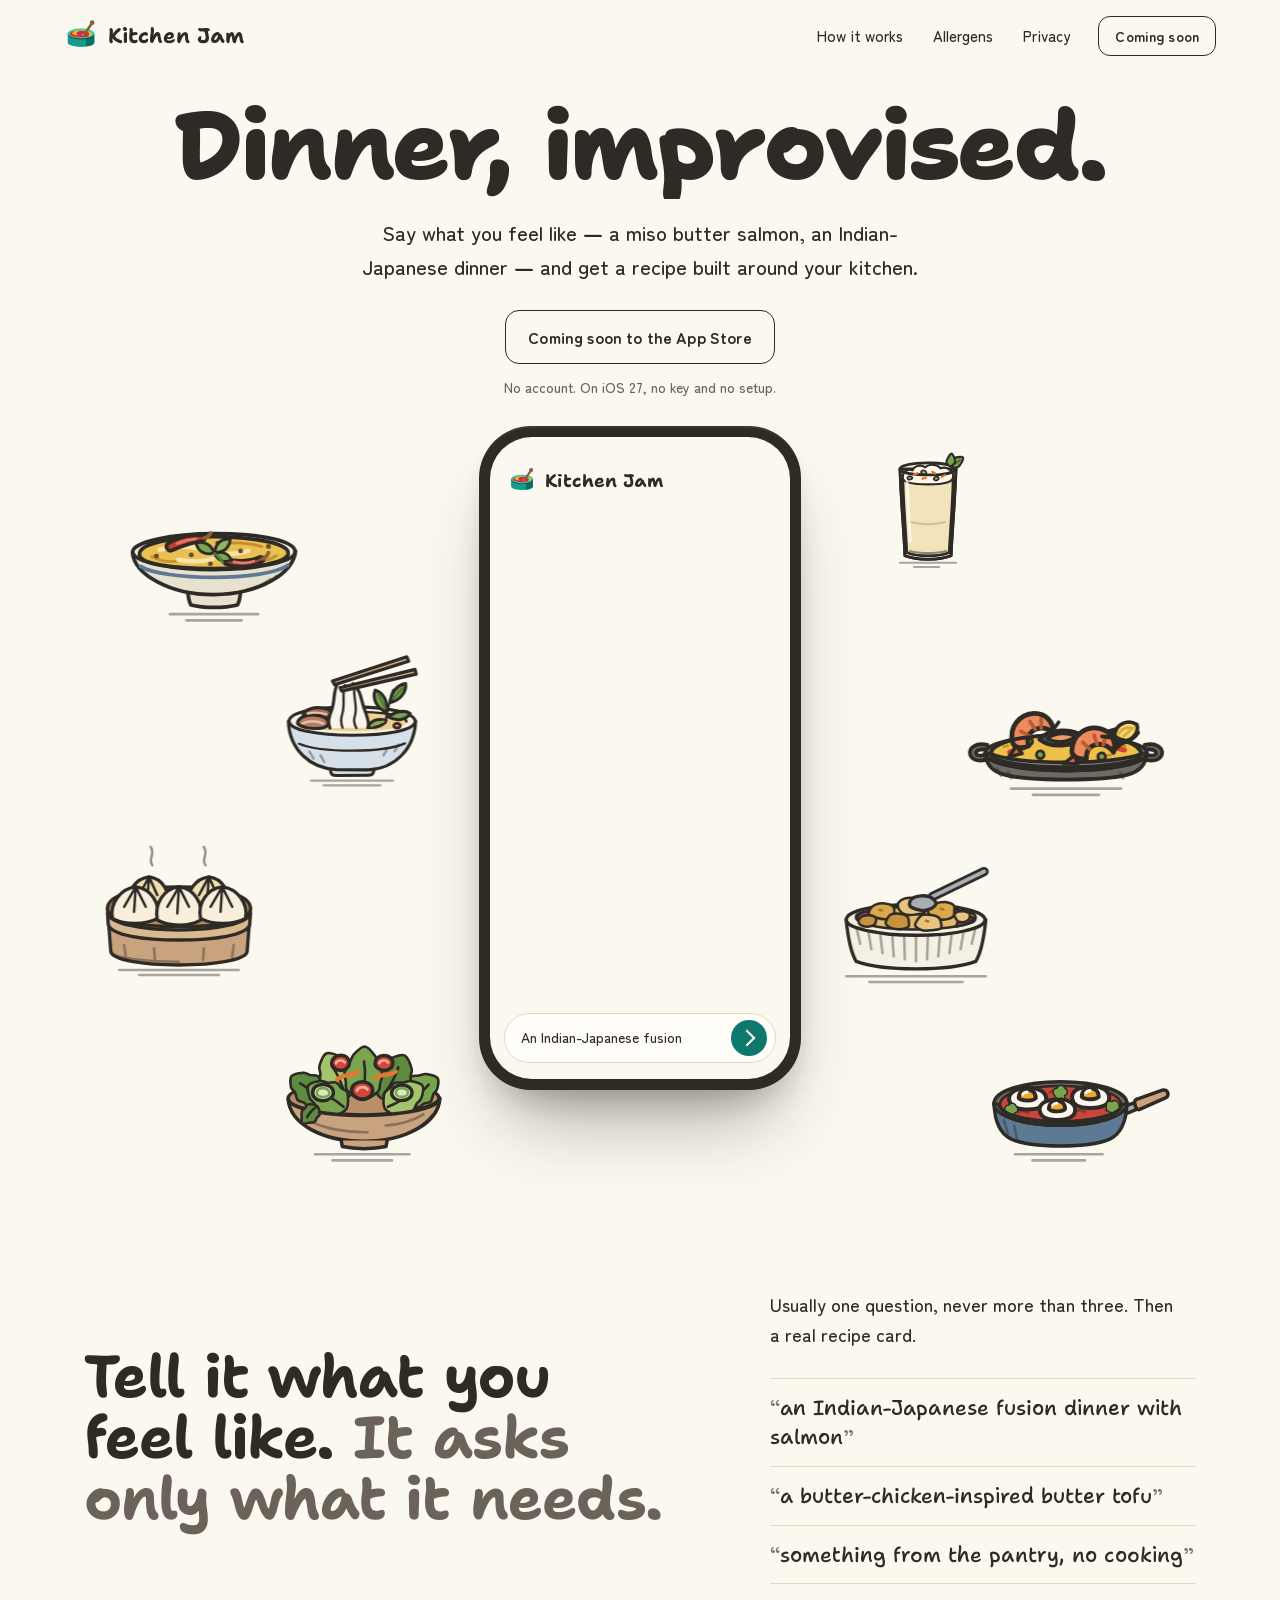
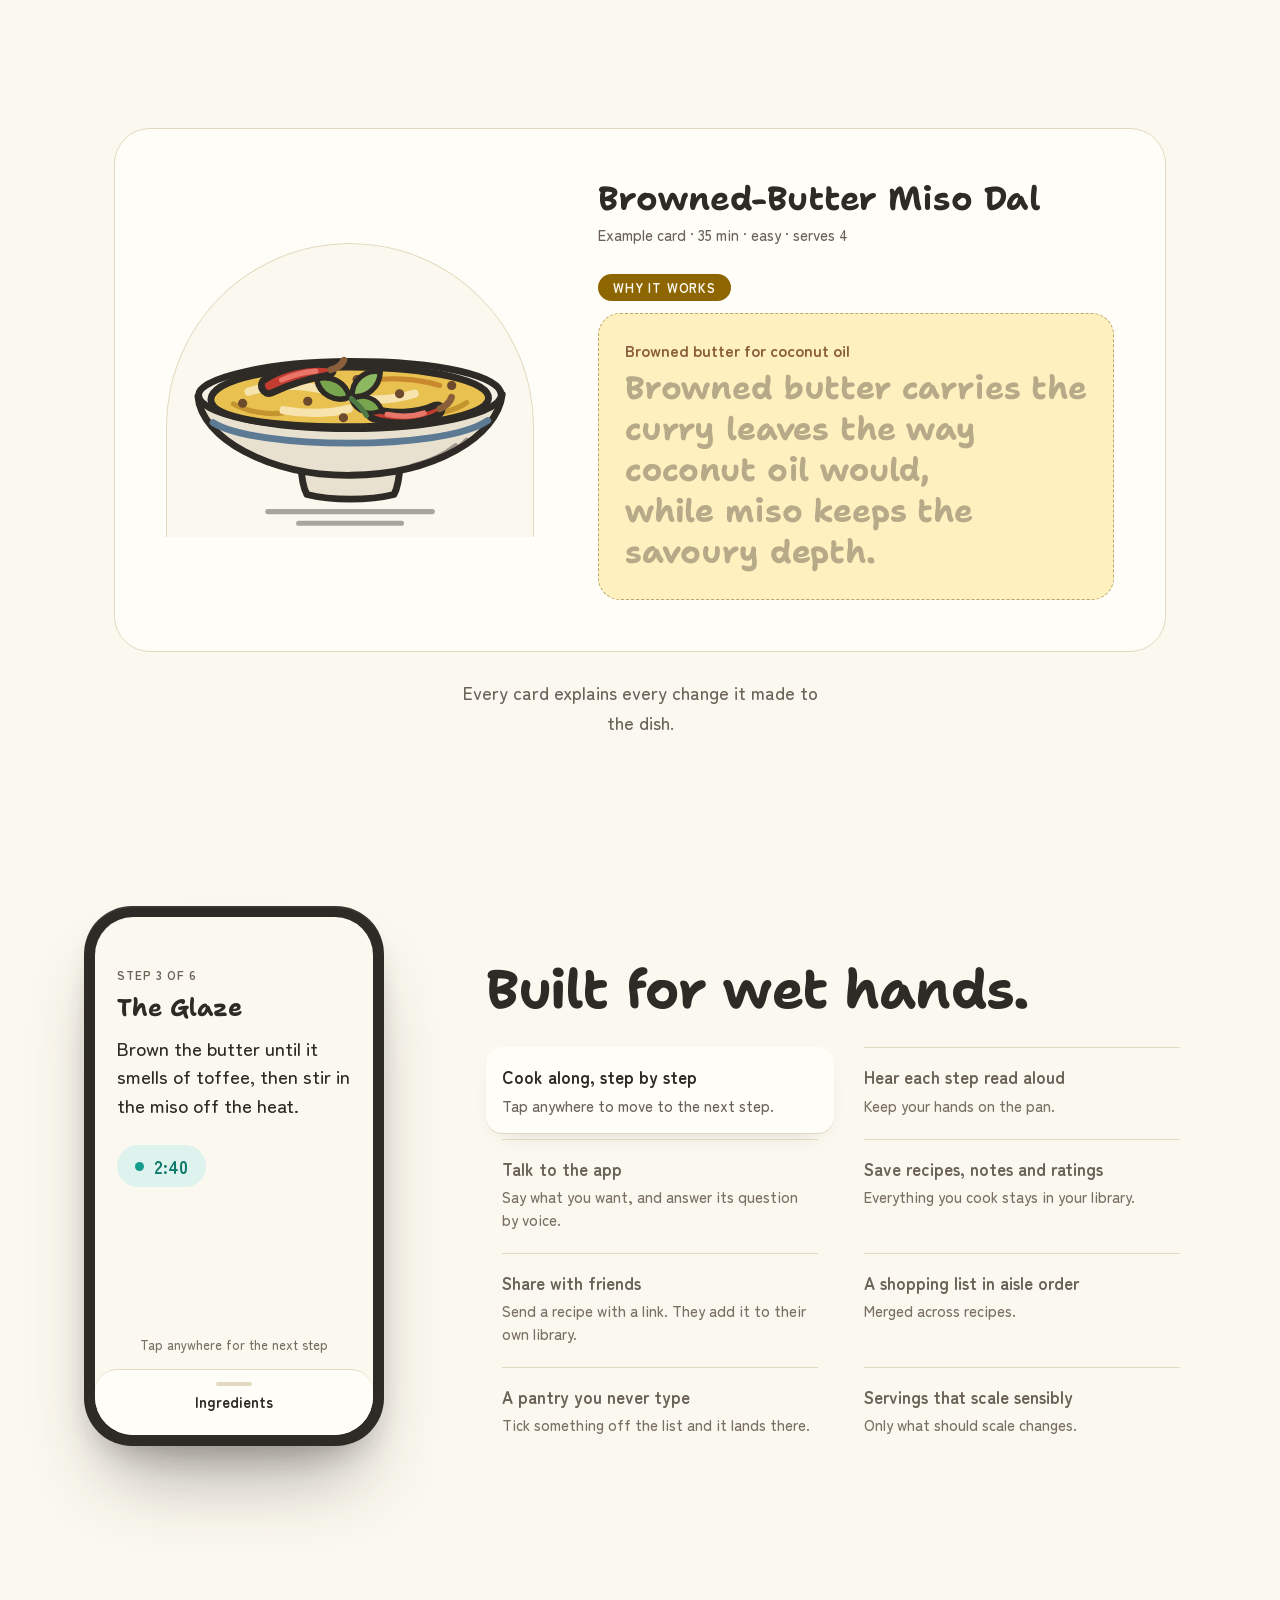
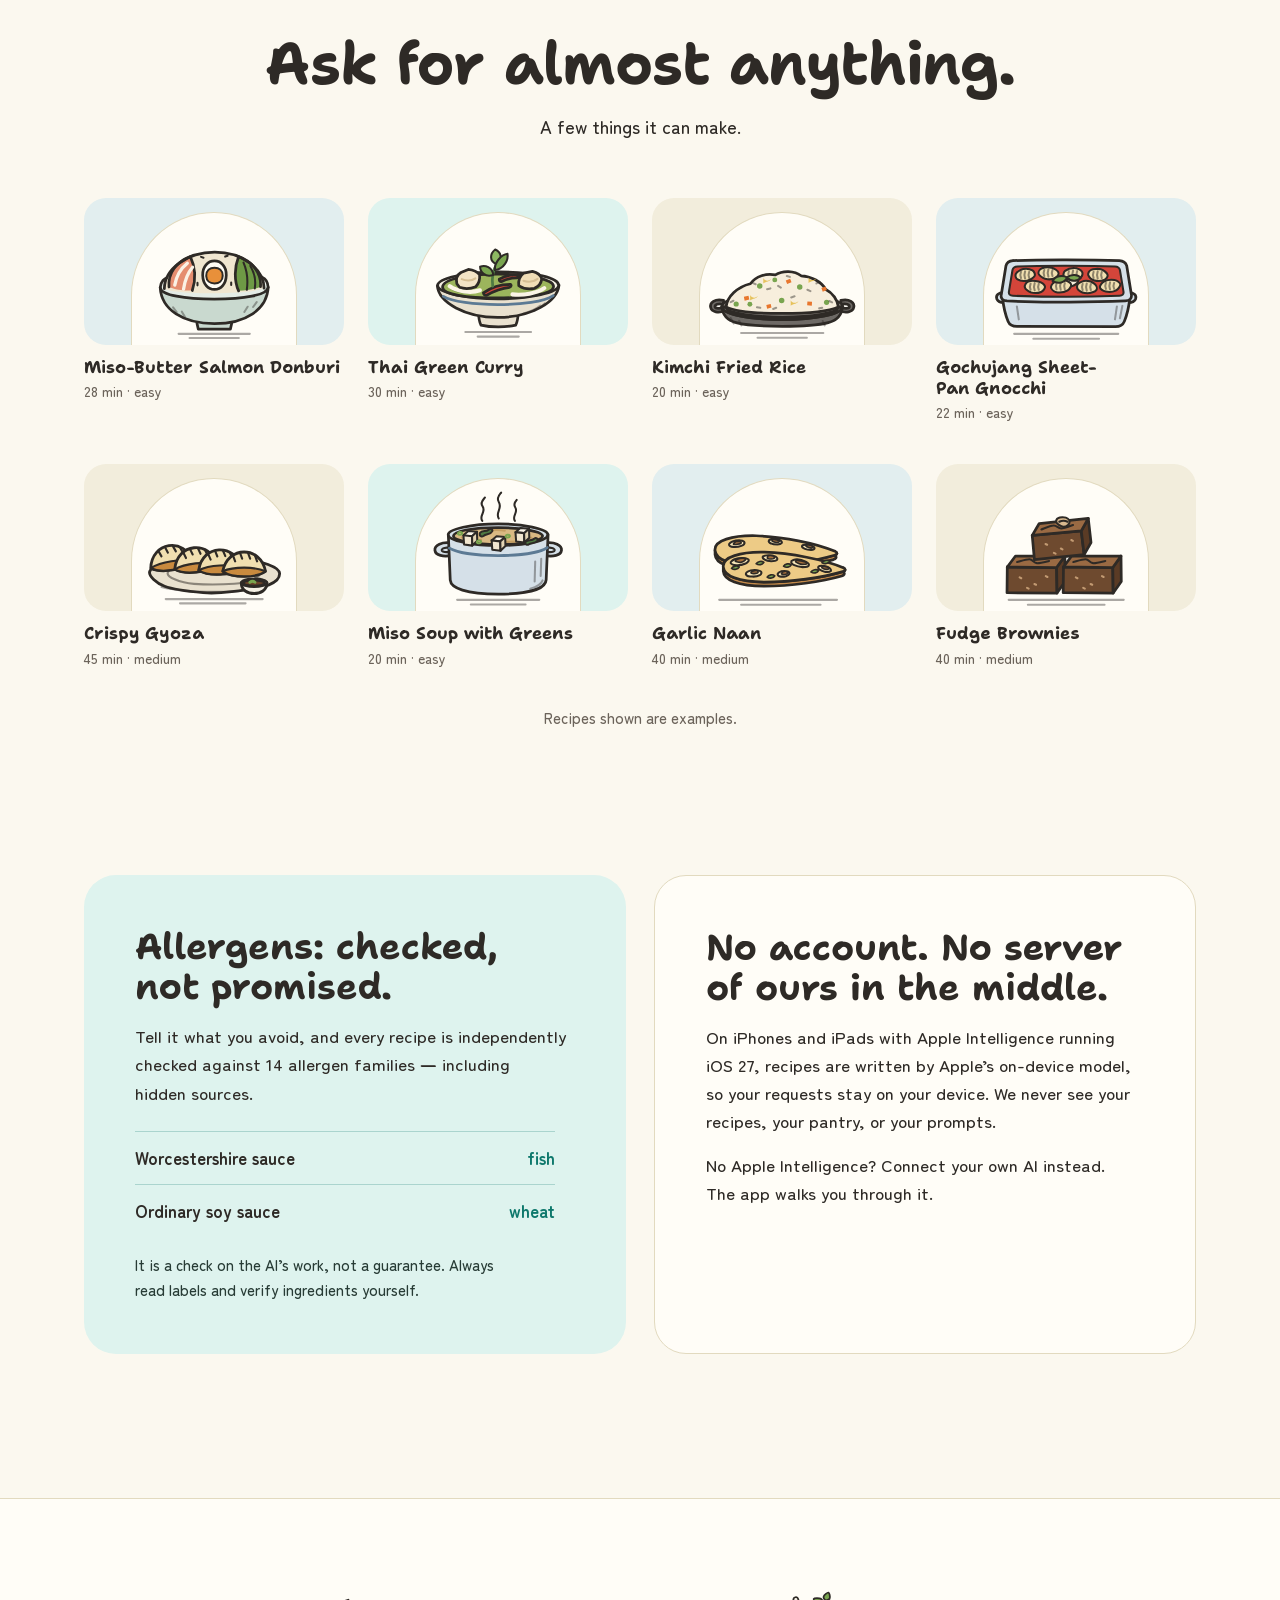
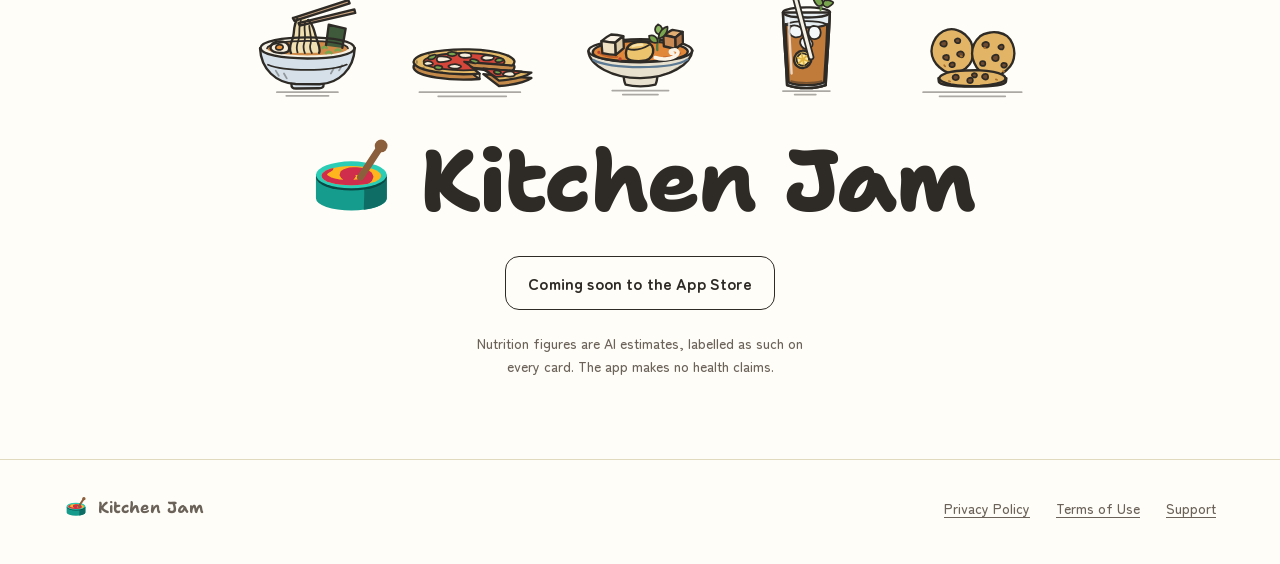
==== index.html @ 25d040b3 "Publish the site from fusion-recipe 39b4fbe" ====
<!doctype html>
<html lang="en">
<head>
<meta charset="utf-8">
<meta name="viewport" content="width=device-width, initial-scale=1, viewport-fit=cover">
<title>Kitchen Jam — Dinner, improvised.</title>
<meta name="description" content="Say what you feel like and get a recipe built around your kitchen. It asks three questions at most, explains every change, and keeps your recipes on your iPhone.">
<meta name="theme-color" content="#FBF8EF">
<link rel="icon" href="pot.svg" type="image/svg+xml">
<link rel="preload" href="fonts/shantell-sans-latin.woff2" as="font" type="font/woff2" crossorigin>
<link rel="stylesheet" href="site.css?v=31">
<script src="site.js?v=31" defer></script>
</head>
<body>
<a class="skip" href="#main">Skip to the page</a>

<header class="bar" data-bar>
  <a class="brand" href="#top" aria-label="Kitchen Jam, back to top">
    <svg class="pot" viewBox="0 0 64 64" aria-hidden="true"><use href="#pot"></use></svg>
    <span>Kitchen Jam</span>
  </a>
  <nav class="bar__nav" aria-label="Page">
    <a href="#how">How it works</a>
    <a href="#allergens">Allergens</a>
    <a href="#privacy">Privacy</a>
  </nav>
  <span class="soon soon--small">Coming soon</span>
</header>

<main id="main">

<!-- ================================================================ hero -->
<section class="hero" id="top" aria-labelledby="hero-title">
  <div class="hero__copy">
    <h1 id="hero-title" class="hero__title">
      <span class="line"><span>Dinner,</span></span> <span class="line"><span>improvised.</span></span>
    </h1>
    <p class="hero__lede">Say what you feel like <span class="dash">—</span> a miso butter salmon, an Indian-Japanese dinner <span class="dash">—</span> and get a recipe built around your kitchen.</p>
    <div class="hero__act">
      <p class="soon">Coming soon to the App Store</p>
      <p class="hero__small">No account. On iOS 27, no key and no setup.</p>
    </div>
  </div>

  <div class="stage" data-stage>
    <!-- The table: drawings from the app's own set, inked in on arrival. -->
    <div class="table" aria-hidden="true">
      <figure class="dish" style="--x:-37%;--y:4%;--s:1.05;--d:0" data-art="dish-curry--dal"></figure>
      <figure class="dish" style="--x:-25%;--y:30%;--s:.9;--d:1" data-art="dish-noodle-bowl--pho"></figure>
      <figure class="dish" style="--x:-40%;--y:55%;--s:.95;--d:2" data-art="dish-dumplings"></figure>
      <figure class="dish" style="--x:-24%;--y:80%;--s:1;--d:3" data-art="dish-salad"></figure>
      <figure class="dish" style="--x:25%;--y:2%;--s:.8;--d:0" data-art="dish-drink--lassi"></figure>
      <figure class="dish" style="--x:37%;--y:28%;--s:1.05;--d:1" data-art="dish-rice-pan--paella"></figure>
      <figure class="dish" style="--x:24%;--y:56%;--s:.95;--d:2" data-art="dish-sweet--crumble"></figure>
      <figure class="dish" style="--x:38%;--y:80%;--s:1;--d:3" data-art="dish-breakfast--shakshuka"></figure>
    </div>

    <!-- The phone plays the app's one mechanism: ask, one question, a card. -->
    <div class="phone" role="img" aria-label="The Kitchen Jam chat: someone asks for an Indian-Japanese fusion dinner with salmon, the app asks rice or noodles, they pick rice, and a Miso-Butter Salmon Donburi recipe card appears with its drawing.">
      <div class="phone__screen" data-demo>
        <div class="app-top">
          <svg class="pot" viewBox="0 0 64 64" aria-hidden="true"><use href="#pot"></use></svg>
          <span>Kitchen Jam</span>
        </div>
        <div class="thread">
          <p class="msg msg--me" data-step="ask"><span data-typed>An Indian-Japanese fusion dinner with salmon</span></p>
          <p class="msg msg--app" data-step="question">Lovely. One question: rice, or noodles tonight?</p>
          <div class="chips" data-step="chips">
            <span class="chip" data-pick>Rice</span><span class="chip">Noodles</span><span class="chip">Surprise me</span>
          </div>
          <p class="msg msg--me" data-step="answer">Rice</p>
          <div class="card" data-step="card">
            <div class="card__art" data-art="dish-rice-bowl" data-manual></div>
            <div class="card__words">
              <p class="card__title">Miso-Butter Salmon Donburi</p>
              <p class="card__meta">28 min · easy · serves 2</p>
            </div>
          </div>
        </div>
        <div class="composer"><span data-composer>What do you feel like?</span><span class="send" aria-hidden="true"></span></div>
      </div>
    </div>
  </div>
</section>

<!-- ================================================================ ask -->
<section class="ask" id="how" aria-labelledby="ask-title">
  <h2 id="ask-title" class="ask__title">Tell it what you feel like. <em>It asks only what it needs.</em></h2>
  <div class="ask__body">
    <p>Usually one question, never more than three. Then a real recipe card.</p>
    <ul class="prompts" aria-label="Things people ask for">
      <li>an Indian-Japanese fusion dinner with salmon</li>
      <li>a butter-chicken-inspired butter tofu</li>
      <li>something from the pantry, no cooking</li>
    </ul>
  </div>
</section>

<!-- ================================================================ why -->
<section class="why" aria-labelledby="why-title">
  <h2 id="why-title" class="sr">Why it works</h2>
  <article class="rcard" aria-label="An example recipe card">
    <div class="rcard__art" data-art="dish-curry--dal"></div>
    <div class="rcard__body">
      <p class="rcard__title">Browned-Butter Miso Dal</p>
      <p class="rcard__meta">Example card · 35 min · easy · serves 4</p>
      <p class="ribbon ribbon--yuzu" aria-hidden="true">Why it works</p>
      <div class="rcard__why">
        <p class="rcard__swap">Browned butter for coconut oil</p>
        <p class="rcard__reason" data-read>Browned butter carries the curry leaves the way coconut oil would, while miso keeps the savoury depth.</p>
      </div>
    </div>
  </article>
  <p class="why__note">Every card explains every change it made to the dish.</p>
</section>

<!-- ================================================================ cook -->
<section class="cook" id="features" aria-labelledby="cook-title">
  <div class="cook__phone">
    <div class="phone phone--still">
      <div class="phone__screen phone__screen--feat">
        <div class="fs fs--cook is-active" id="fs-cook" role="tabpanel" aria-label="Cooking mode: step 3 of 6 with a running timer."><p class="fs-count">Step 3 of 6</p><p class="fs-title">The Glaze</p><p class="fs-step">Brown the butter until it smells of toffee, then stir in the miso off the heat.</p><p class="timer"><span class="timer__dot" aria-hidden="true"></span>2:40</p><p class="fs-hint">Tap anywhere for the next step</p><p class="drawer">Ingredients</p></div>
        <div class="fs fs--read" id="fs-read" role="tabpanel" aria-label="Cooking mode reading the step aloud."><p class="fs-count">Step 3 of 6</p><p class="fs-title">The Glaze</p><p class="fs-step fs-step--reading">Brown the butter until it smells of toffee, then stir in the miso off the heat.</p><p class="speaking"><span class="bars" aria-hidden="true"><i></i><i></i><i></i><i></i><i></i></span>Reading step 3</p><p class="fs-hint">Tap anywhere for the next step</p><p class="drawer">Ingredients</p></div>
        <div class="fs fs--talk" id="fs-talk" role="tabpanel" aria-label="Speaking a request to the app."><div class="app-top"><svg class="pot" viewBox="0 0 64 64" aria-hidden="true"><use href="#pot"></use></svg><span>Kitchen Jam</span></div><div class="listen"><p class="listen__label">Listening…</p><p class="listen__words" data-talk>Something cosy with what’s in my fridge</p><span class="mic" aria-hidden="true"><svg viewBox="0 0 24 24"><rect x="9" y="3" width="6" height="11" rx="3"></rect><path d="M5 11a7 7 0 0 0 14 0M12 18v3"></path></svg></span></div></div>
        <div class="fs fs--save" id="fs-save" role="tabpanel" aria-label="A saved recipe with a 4-star rating and two notes."><div class="saved__art" data-art="dish-curry--dal" data-manual></div><p class="fs-title">Browned-Butter Miso Dal</p><p class="saved__stars" aria-label="Rated 4 of 5"><svg viewBox="0 0 24 24" aria-hidden="true"><path d="M12 2.5l2.9 6 6.6.9-4.8 4.6 1.2 6.5L12 17.4 6.1 20.5l1.2-6.5L2.5 9.4l6.6-.9z"></path></svg><svg viewBox="0 0 24 24" aria-hidden="true"><path d="M12 2.5l2.9 6 6.6.9-4.8 4.6 1.2 6.5L12 17.4 6.1 20.5l1.2-6.5L2.5 9.4l6.6-.9z"></path></svg><svg viewBox="0 0 24 24" aria-hidden="true"><path d="M12 2.5l2.9 6 6.6.9-4.8 4.6 1.2 6.5L12 17.4 6.1 20.5l1.2-6.5L2.5 9.4l6.6-.9z"></path></svg><svg viewBox="0 0 24 24" aria-hidden="true"><path d="M12 2.5l2.9 6 6.6.9-4.8 4.6 1.2 6.5L12 17.4 6.1 20.5l1.2-6.5L2.5 9.4l6.6-.9z"></path></svg><span class="off"><svg viewBox="0 0 24 24" aria-hidden="true"><path d="M12 2.5l2.9 6 6.6.9-4.8 4.6 1.2 6.5L12 17.4 6.1 20.5l1.2-6.5L2.5 9.4l6.6-.9z"></path></svg></span></p><p class="saved__label">Your notes</p><ul class="notes"><li>Add more miso next time.</li><li>Great with lime pickle.</li></ul></div>
        <div class="fs fs--share" id="fs-share" role="tabpanel" aria-label="A recipe shared with a friend by link."><p class="share__to">To: Sam</p><div class="bubble"><div class="bubble__card"><div class="bubble__art" data-art="dish-rice-bowl" data-manual></div><p class="bubble__title">Miso-Butter Salmon Donburi</p><p class="bubble__meta">Kitchen Jam recipe · 28 min</p></div><p class="bubble__text">Made this tonight. You’ll love it!</p></div><p class="share__added">Sam added it to their library</p></div>
        <div class="fs fs--shop" id="fs-shop" role="tabpanel" aria-label="A shopping list grouped by aisle, with spring onions ticked off."><p class="fs-title fs-title--sm">Shopping</p><div class="list"><div class="list__roll"><p class="aisle"><img src="art/aisle-produce.svg" alt="" width="22" height="22">Produce</p><p class="item is-done"><span class="box"></span>Spring onions</p><p class="item"><span class="box"></span>Lime</p><p class="item"><span class="box"></span>Coriander</p><p class="aisle"><img src="art/aisle-dairy-eggs.svg" alt="" width="22" height="22">Dairy &amp; eggs</p><p class="item"><span class="box"></span>Butter</p><p class="item"><span class="box"></span>Eggs</p><p class="aisle"><img src="art/aisle-oils-sauces.svg" alt="" width="22" height="22">Oils &amp; sauces</p><p class="item"><span class="box"></span>White miso</p><p class="item"><span class="box"></span>Soy sauce</p><p class="aisle"><img src="art/aisle-dry-goods.svg" alt="" width="22" height="22">Dry goods</p><p class="item"><span class="box"></span>Short-grain rice</p><p class="probably">Probably have: salt, sugar, oil</p></div></div></div>
        <div class="fs fs--pantry" id="fs-pantry" role="tabpanel" aria-label="A pantry with items just added from the shopping list."><p class="fs-title fs-title--sm">Pantry</p><p class="saved__label">Just added from your list</p><div class="added"><span>Spring onions</span><span>Butter</span><span>Lime</span></div><p class="saved__label">Staples, assumed in stock</p><p class="staples">Salt · Sugar · Oil · Pepper · Flour · Rice vinegar</p></div>
        <div class="fs fs--scale" id="fs-scale" role="tabpanel" aria-label="Scaling a recipe from 2 to 4 servings; the frying oil does not double."><p class="fs-title fs-title--sm">Ingredients</p><div class="serves"><span>Serves</span><span class="stepper" aria-hidden="true"><i>−</i><b data-serves>2</b><i>+</i></span></div><ul class="amounts"><li><span>Salmon fillets</span><b data-amt="2">2</b></li><li><span>Short-grain rice</span><b data-amt="150" data-unit=" g">150 g</b></li><li><span>Butter</span><b data-amt="20" data-unit=" g">20 g</b></li><li class="fixed"><span>Oil for frying</span><b>2 tbsp</b><em>stays</em></li></ul></div>
      </div>
    </div>
  </div>
  <div class="cook__copy">
    <h2 id="cook-title" class="cook__title" aria-live="polite"><span data-feat-headline>Built for wet hands.</span></h2>
    <div class="feats" role="tablist" aria-label="What else it does">
      <button class="feat" type="button" role="tab" id="ft-cook" aria-controls="fs-cook" aria-selected="true" tabindex="0" data-feat="cook" data-headline="Built for wet hands."><span class="feat__t">Cook along, step by step</span><span class="feat__d">Tap anywhere to move to the next step.</span></button>
      <button class="feat" type="button" role="tab" id="ft-read" aria-controls="fs-read" aria-selected="false" tabindex="-1" data-feat="read" data-headline="It reads each step to you."><span class="feat__t">Hear each step read aloud</span><span class="feat__d">Keep your hands on the pan.</span></button>
      <button class="feat" type="button" role="tab" id="ft-talk" aria-controls="fs-talk" aria-selected="false" tabindex="-1" data-feat="talk" data-headline="Just say what you want."><span class="feat__t">Talk to the app</span><span class="feat__d">Say what you want, and answer its question by voice.</span></button>
      <button class="feat" type="button" role="tab" id="ft-save" aria-controls="fs-save" aria-selected="false" tabindex="-1" data-feat="save" data-headline="Keep what you loved."><span class="feat__t">Save recipes, notes and ratings</span><span class="feat__d">Everything you cook stays in your library.</span></button>
      <button class="feat" type="button" role="tab" id="ft-share" aria-controls="fs-share" aria-selected="false" tabindex="-1" data-feat="share" data-headline="Pass a recipe on."><span class="feat__t">Share with friends</span><span class="feat__d">Send a recipe with a link. They add it to their own library.</span></button>
      <button class="feat" type="button" role="tab" id="ft-shop" aria-controls="fs-shop" aria-selected="false" tabindex="-1" data-feat="shop" data-headline="A list that walks the shop."><span class="feat__t">A shopping list in aisle order</span><span class="feat__d">Merged across recipes.</span></button>
      <button class="feat" type="button" role="tab" id="ft-pantry" aria-controls="fs-pantry" aria-selected="false" tabindex="-1" data-feat="pantry" data-headline="A pantry that fills itself."><span class="feat__t">A pantry you never type</span><span class="feat__d">Tick something off the list and it lands there.</span></button>
      <button class="feat" type="button" role="tab" id="ft-scale" aria-controls="fs-scale" aria-selected="false" tabindex="-1" data-feat="scale" data-headline="Cooking for more? It scales."><span class="feat__t">Servings that scale sensibly</span><span class="feat__d">Only what should scale changes.</span></button>
    </div>
  </div>
</section>

<!-- ================================================================ library -->
<section class="library" aria-labelledby="lib-title">
  <h2 id="lib-title">Ask for almost anything.</h2>
  <p class="library__lede">A few things it can make.</p>
  <ul class="tiles">
    <li class="tile" style="--w:var(--wash-a)"><div class="tile__art" data-art="dish-rice-bowl"></div><p class="tile__title">Miso-Butter Salmon Donburi</p><p class="tile__meta">28 min · easy</p></li>
    <li class="tile" style="--w:var(--wash-b)"><div class="tile__art" data-art="dish-curry--green"></div><p class="tile__title">Thai Green Curry</p><p class="tile__meta">30 min · easy</p></li>
    <li class="tile" style="--w:var(--wash-c)"><div class="tile__art" data-art="dish-rice-pan"></div><p class="tile__title">Kimchi Fried Rice</p><p class="tile__meta">20 min · easy</p></li>
    <li class="tile" style="--w:var(--wash-a)"><div class="tile__art" data-art="dish-oven-dish--gnocchi"></div><p class="tile__title">Gochujang Sheet-Pan Gnocchi</p><p class="tile__meta">22 min · easy</p></li>
    <li class="tile" style="--w:var(--wash-c)"><div class="tile__art" data-art="dish-dumplings--gyoza"></div><p class="tile__title">Crispy Gyoza</p><p class="tile__meta">45 min · medium</p></li>
    <li class="tile" style="--w:var(--wash-b)"><div class="tile__art" data-art="dish-soup--miso"></div><p class="tile__title">Miso Soup with Greens</p><p class="tile__meta">20 min · easy</p></li>
    <li class="tile" style="--w:var(--wash-a)"><div class="tile__art" data-art="dish-flatbread--naan"></div><p class="tile__title">Garlic Naan</p><p class="tile__meta">40 min · medium</p></li>
    <li class="tile" style="--w:var(--wash-c)"><div class="tile__art" data-art="dish-sweet--brownies"></div><p class="tile__title">Fudge Brownies</p><p class="tile__meta">40 min · medium</p></li>
  </ul>
  <p class="library__note">Recipes shown are examples.</p>
</section>

<!-- ================================================================ trust -->
<section class="trust" aria-label="Allergens and privacy">
  <article class="trust__allergens" id="allergens" aria-labelledby="al-title">
    <h2 id="al-title">Allergens: checked, not promised.</h2>
    <p>Tell it what you avoid, and every recipe is independently checked against 14 allergen families <span class="dash">—</span> including hidden sources.</p>
    <ul class="hidden-sources">
      <li><span>Worcestershire sauce</span><span>fish</span></li>
      <li><span>Ordinary soy sauce</span><span>wheat</span></li>
    </ul>
    <p class="fine">It is a check on the AI’s work, not a guarantee. Always read labels and verify ingredients yourself.</p>
  </article>
  <article class="trust__privacy" id="privacy" aria-labelledby="pr-title">
    <h2 id="pr-title">No account. No server of ours in the middle.</h2>
    <p>On iPhones and iPads with Apple Intelligence running iOS 27, recipes are written by Apple’s on-device model, so your requests stay on your device. We never see your recipes, your pantry, or your prompts.</p>
    <p>No Apple Intelligence? Connect your own AI instead. The app walks you through it.</p>
  </article>
</section>

<!-- ================================================================ close -->
<section class="close" id="download" aria-labelledby="close-title">
  <div class="close__row" aria-hidden="true">
    <figure class="dish" data-art="dish-noodle-bowl"></figure>
    <figure class="dish" data-art="dish-flatbread"></figure>
    <figure class="dish" data-art="dish-curry"></figure>
    <figure class="dish" data-art="dish-drink--iced-tea"></figure>
    <figure class="dish" data-art="dish-sweet--cookies"></figure>
  </div>
  <h2 id="close-title" class="close__title"><svg class="pot" viewBox="0 0 64 64" aria-hidden="true"><use href="#pot"></use></svg>Kitchen Jam</h2>
  <p class="soon">Coming soon to the App Store</p>
  <p class="close__small">Nutrition figures are AI estimates, labelled as such on every card. The app makes no health claims.</p>
</section>

</main>

<footer class="foot">
  <span class="brand brand--quiet">
    <svg class="pot" viewBox="0 0 64 64" aria-hidden="true"><use href="#pot"></use></svg>
    Kitchen Jam
  </span>
  <nav aria-label="Legal">
    <a href="https://nik299-code.github.io/improv-kitchen-legal/privacy.html">Privacy Policy</a>
    <a href="https://nik299-code.github.io/improv-kitchen-legal/terms.html">Terms of Use</a>
    <a href="support.html">Support</a>
  </nav>
</footer>

<!-- The app's own mark (AppNav.tsx, variant "pot"), defined once. -->
<svg width="0" height="0" style="position:absolute" aria-hidden="true">
  <defs>
    <clipPath id="pot-opening"><ellipse cx="32" cy="28" rx="21" ry="6.8"></ellipse></clipPath>
    <g id="pot">
      <path d="M7 29V44A25 8.5 0 0 0 57 44V29Z" fill="#159C8C"></path>
      <path d="M40.75 29Q41.5 40.5 40.75 51.96A25 8.5 0 0 0 57 44V29Z" fill="#0E6E66"></path>
      <ellipse cx="32" cy="29" rx="25" ry="9.5" fill="#094A45"></ellipse>
      <ellipse cx="32" cy="27.4" rx="25" ry="9.5" fill="#2BCDB6"></ellipse>
      <ellipse cx="32" cy="28" rx="21" ry="6.8" fill="#FFB61E"></ellipse>
      <path clip-path="url(#pot-opening)" fill="none" stroke="#D02C4B" stroke-width="5.5" stroke-linecap="round" d="M32 28L32.1 28.2L31.9 28.5L31.4 28.7L30.5 28.8L29.5 28.7L28.5 28.6L27.6 28.3L26.9 27.8L26.6 27.3L26.8 26.6L27.6 26L29 25.5L30.9 25L33.2 24.8L35.8 24.8L38.4 25.1L40.8 25.7L42.8 26.5L44.2 27.6L44.7 28.8L44.2 30.1L42.7 31.3L40.2 32.4L36.9 33.2L32.9 33.7L28.5 33.8L24 33.5L19.8 32.7L16.2 31.5L13.5 29.9L12.1 28.1L12.1 26.2L13.6 24.2L16.5 22.5"></path>
      <line x1="38.5" y1="29" x2="53" y2="7" stroke="#8B5E3C" stroke-width="5" stroke-linecap="round"></line>
      <circle cx="53" cy="7" r="4.5" fill="#8B5E3C"></circle>
    </g>
  </defs>
</svg>
</body>
</html>
---- site.css ----
/*
 * Kitchen Jam — marketing site.
 *
 * The app's own world, not a new one: the tokens below are copied from
 * src/app/globals.css (light palette) and keep their meanings from
 * docs/design-system.md — teal acts and clears, yellow is "why it works" and
 * ratings only, raspberry is danger only (and so never appears here).
 */

/*
 * Self-hosted, so a visit sends nothing to a font host (the page promises
 * privacy). Latin subsets from Google Fonts, both SIL Open Font License.
 * Shantell Sans is one variable file covering 500–800.
 */
@font-face {
  font-family: "Shantell Sans"; font-style: normal; font-weight: 500 800; font-display: swap;
  src: url("fonts/shantell-sans-latin.woff2") format("woff2");
}
@font-face {
  font-family: "Zen Maru Gothic"; font-style: normal; font-weight: 500; font-display: swap;
  src: url("fonts/zen-maru-gothic-500-latin.woff2") format("woff2");
}
@font-face {
  font-family: "Zen Maru Gothic"; font-style: normal; font-weight: 700; font-display: swap;
  src: url("fonts/zen-maru-gothic-700-latin.woff2") format("woff2");
}

:root {
  --paper: #fbf8ef;
  --raised: #fffdf7;
  --sunk: #f2eddc;
  --ink: #2e2a26;
  --ink-soft: #6b635a;
  --ink-faint: #796f65;
  --hair: #e2dabf;
  --teal: #159c8c;
  --teal-label: #0e786c;
  --teal-wash: #def3ee;
  --indigo-wash: #e2eeef;
  --yuzu-label: #8d6501;
  --yuzu: #d9a94a;

  --wash-a: var(--indigo-wash);
  --wash-b: var(--teal-wash);
  --wash-c: var(--sunk);

  --display: "Shantell Sans", ui-rounded, system-ui, sans-serif;
  --body: "Zen Maru Gothic", ui-rounded, system-ui, sans-serif;

  --gutter: clamp(20px, 5vw, 72px);
  --arrive: cubic-bezier(0.16, 1, 0.3, 1);
  --leave: cubic-bezier(0.7, 0, 0.84, 0);

  color-scheme: light;
}

*,
*::before,
*::after { box-sizing: border-box; }

html {
  scroll-behavior: smooth;
  scrollbar-color: color-mix(in srgb, var(--ink) 35%, transparent) var(--paper);
  scrollbar-width: thin;
  -webkit-text-size-adjust: 100%;
}
@media (prefers-reduced-motion: reduce) { html { scroll-behavior: auto; } }

body {
  margin: 0;
  background: var(--paper);
  color: var(--ink);
  font: 500 17px/1.65 var(--body);
  -webkit-font-smoothing: antialiased;
  text-rendering: optimizeLegibility;
  overflow-x: clip;
}

::selection { background: var(--teal-wash); color: var(--ink); }

a { color: inherit; text-underline-offset: 0.22em; text-decoration-thickness: 1px; }
a:focus-visible,
button:focus-visible {
  outline: 2px solid var(--teal-label);
  outline-offset: 3px;
  border-radius: 6px;
}

h1, h2, h3 { font-family: var(--display); font-weight: 700; margin: 0; text-wrap: balance; }
p { margin: 0; text-wrap: pretty; }

.skip {
  position: absolute; left: 12px; top: -60px; z-index: 50;
  padding: 10px 16px; border-radius: 10px; background: var(--ink); color: var(--paper);
  text-decoration: none; font-weight: 700;
}
.skip:focus { top: 12px; }

.pot { width: 1.6em; height: 1.6em; display: block; flex: none; }

/* ------------------------------------------------------------------ bar */

.bar {
  position: sticky; top: 0; z-index: 20;
  height: 72px; padding: 0 var(--gutter);
  display: flex; align-items: center; gap: 28px;
  transition: background-color 300ms var(--arrive), box-shadow 300ms var(--arrive);
}
/* Past the hero the bar gets solid paper and a hairline, so it stays legible
   over the page. Paper, not glass: the world has nothing glassy in it. */
.bar.is-scrolled {
  background: var(--paper);
  box-shadow: 0 1px 0 var(--hair);
}

.brand {
  display: inline-flex; align-items: center; gap: 10px;
  font: 700 21px/1 var(--display); text-decoration: none; margin-right: auto;
}
.brand .pot { width: 34px; height: 34px; }
.brand--quiet { font-size: 16px; }
.brand--quiet .pot { width: 24px; height: 24px; }

.bar__nav { display: flex; gap: 30px; font-size: 15px; }
.bar__nav a { text-decoration: none; position: relative; min-height: 44px; display: inline-flex; align-items: center; }
.bar__nav a::after {
  content: ""; position: absolute; left: 0; right: 0; bottom: 10px; height: 1px;
  background: currentColor; transform: scaleX(0); transform-origin: right;
  transition: transform 350ms var(--arrive);
}
.bar__nav a:hover::after { transform: scaleX(1); transform-origin: left; }

/* The App Store action: Apple's badge artwork, unmodified (Apple's marketing
   guidelines), at least 40px tall. Only the link around it moves. */
.store {
  display: inline-flex; border-radius: 10px; line-height: 0;
  transition: transform 180ms var(--arrive);
}
.store img { display: block; height: 54px; width: auto; }
.store:hover { transform: translateY(-2px); }
.store:active { transform: translateY(0) scale(0.98); transition-duration: 80ms; }
.store--small img { height: 40px; }

/* ------------------------------------------------------------------ hero */

.hero { padding: clamp(12px, 3vh, 48px) var(--gutter) 0; }
.hero__copy { max-width: 1160px; margin: 0 auto; text-align: center; }
/* Zen Maru's dashes are full-width Japanese rules; set them in the display face. */
.dash { font-family: var(--display); font-weight: 500; }

.hero__title {
  font-size: clamp(3.6rem, 9.4vw, 6rem);
  font-weight: 800;
  line-height: 0.98;
  letter-spacing: -0.025em;
}
/* Each line rises out of its own mask on arrival. */
.hero__title .line { display: inline-block; overflow: clip; padding-bottom: 0.06em; vertical-align: top; }
@media (max-width: 720px) { .hero__title .line { display: block; } }
.hero__title .line > span { display: inline-block; }

.hero__lede {
  max-width: 60ch; margin: 18px auto 0;
  font-size: clamp(18px, 1.6vw, 21px); line-height: 1.55;
}
.hero__act { margin-top: 26px; display: flex; flex-direction: column; align-items: center; gap: 12px; }
.hero__small { font-size: 14px; color: var(--ink-soft); }

/* The stage: a phone set down on a table of dishes. */
.stage {
  position: relative;
  width: min(1240px, 100%);
  height: 720px;
  margin: clamp(12px, 3vh, 40px) auto 0;
}
.table { --px: 0; --py: 0; position: absolute; inset: 0; }
.dish { margin: 0; }
.table .dish {
  position: absolute;
  left: calc(50% + var(--x));
  top: var(--y);
  width: calc(210px * var(--s));
  aspect-ratio: 5 / 4;
  translate: -50% 0;
  /* Pointer depth: nearer dishes (bigger) move more. */
  transform: translate3d(calc(var(--px) * var(--s) * 22px), calc(var(--py) * var(--s) * 14px), 0);
}
.dish svg { display: block; width: 100%; height: 100%; overflow: visible; }

.phone {
  position: relative; z-index: 2;
  width: 322px; height: 664px; margin: 0 auto;
  padding: 11px; border-radius: 52px;
  background: var(--ink);
  box-shadow:
    0 2px 0 rgb(255 255 255 / 0.06) inset,
    0 50px 80px -30px rgb(46 42 38 / 0.45),
    0 18px 36px -18px rgb(46 42 38 / 0.35);
}
.phone__screen {
  position: relative; height: 100%; overflow: hidden;
  border-radius: 42px; background: var(--paper);
  padding: 30px 18px 0;
}
.app-top { display: flex; align-items: center; gap: 9px; font: 700 18px/1 var(--display); }
.app-top .pot { width: 28px; height: 28px; }

.thread { margin-top: 16px; display: flex; flex-direction: column; gap: 12px; }
.msg { font-size: 14px; line-height: 1.5; }
.msg--me {
  align-self: flex-end; max-width: 84%;
  padding: 10px 14px; border-radius: 18px 18px 5px 18px;
  background: var(--indigo-wash);
}
.msg--app { max-width: 92%; }
.chips { display: flex; flex-wrap: wrap; gap: 7px; }
.chip {
  font-size: 13px; padding: 7px 13px; border-radius: 999px;
  border: 1px solid var(--hair); background: var(--raised);
  transition: background-color 200ms var(--arrive), border-color 200ms var(--arrive), transform 200ms var(--arrive);
}
.chip.is-picked { background: var(--teal-wash); border-color: var(--teal); color: var(--teal-label); font-weight: 700; }

.card {
  margin-top: 6px; padding: 12px; border-radius: 20px;
  background: var(--raised); border: 1px solid var(--hair);
  display: flex; gap: 12px; align-items: flex-end;
}
.card__art {
  width: 96px; flex: none; aspect-ratio: 5 / 4;
  border-radius: 999px 999px 0 0; background: var(--paper);
  border: 1px solid var(--hair); border-bottom: 0; overflow: hidden;
}
.card__art svg { width: 100%; height: 100%; display: block; }
.card__title { font: 700 15px/1.25 var(--display); }
.card__meta { font-size: 12px; color: var(--ink-soft); margin-top: 3px; }

.composer {
  position: absolute; left: 14px; right: 14px; bottom: 16px;
  min-height: 50px; padding: 0 8px 0 16px; border-radius: 25px;
  border: 1px solid var(--hair); background: var(--raised);
  display: flex; align-items: center; justify-content: space-between;
  font-size: 14px; color: var(--ink-faint);
}
.composer.is-typing { color: var(--ink); }
.send {
  width: 36px; height: 36px; border-radius: 50%; background: var(--teal-label);
  mask: none;
  display: grid; place-items: center; flex: none;
}
.send::before {
  content: ""; width: 12px; height: 12px;
  border-top: 2px solid var(--paper); border-right: 2px solid var(--paper);
  transform: translateX(-2px) rotate(45deg);
}

/* ------------------------------------------------------------------ ask */

.ask {
  max-width: 1240px; margin: clamp(110px, 16vh, 180px) auto 0; padding: 0 var(--gutter);
  display: grid; grid-template-columns: 7fr 5fr; gap: clamp(40px, 7vw, 110px); align-items: center;
}
.ask__title { font-size: clamp(2.4rem, 4.6vw, 4.1rem); line-height: 1.04; letter-spacing: -0.015em; }
.ask__title em { font-style: normal; color: var(--ink-soft); }
.ask__body p { font-size: 18px; max-width: 46ch; }
.prompts { list-style: none; margin: 28px 0 0; padding: 0; }
.prompts li {
  font: 500 clamp(18px, 1.6vw, 21px)/1.35 var(--display);
  padding: 14px 0; border-top: 1px solid var(--hair);
}
.prompts li:last-child { border-bottom: 1px solid var(--hair); }
.prompts li::before,
.prompts li::after { font-family: var(--body); font-weight: 700; color: var(--ink-faint); }
.prompts li::before { content: "\201C"; }
.prompts li::after { content: "\201D"; }

/* ------------------------------------------------------------------ why */
/*
 * The app's own recipe card, set down at the scale of a cookbook page: the
 * drawing at hero size, and "why it works" in the app's real form — the yuzu
 * ribbon over a dashed yuzu-wash panel, the change in bold shoyu, then why.
 * The ribbon is part of the depicted card, not a label over the section.
 */
.sr { position: absolute; width: 1px; height: 1px; overflow: hidden; clip: rect(0 0 0 0); white-space: nowrap; }
.why { max-width: 1180px; margin: clamp(110px, 16vh, 180px) auto 0; padding: 0 var(--gutter); }
.rcard {
  display: grid; grid-template-columns: minmax(0, 5fr) minmax(0, 7fr); gap: clamp(28px, 5vw, 72px);
  align-items: center;
  padding: clamp(28px, 4vw, 56px);
  background: var(--raised); border: 1px solid var(--hair); border-radius: 36px;
}
.rcard__art {
  aspect-ratio: 5 / 4; border-radius: 999px 999px 0 0;
  background: var(--paper); border: 1px solid var(--hair); border-bottom: 0;
  padding: 4% 0 0;
}
/* The drawings leave headroom above the dish; at this size it is empty arch. */
.rcard__art svg { width: 100%; height: 100%; display: block; overflow: visible; transform: scale(1.18); transform-origin: 50% 88%; }
.rcard__title { font: 700 clamp(1.7rem, 2.6vw, 2.3rem)/1.1 var(--display); }
.rcard__meta { margin-top: 6px; color: var(--ink-soft); font-size: 15px; font-variant-numeric: tabular-nums; }
.ribbon {
  display: inline-flex; padding: 7px 15px; border-radius: 999px;
  font: 700 13px/1 var(--body); letter-spacing: 0.06em; text-transform: uppercase;
  background: var(--ink); color: var(--paper);
}
.ribbon--yuzu { background: var(--yuzu-label); margin-top: 26px; }
.rcard__why {
  margin-top: 12px; padding: clamp(18px, 2vw, 26px);
  border: 1.5px dashed color-mix(in srgb, var(--yuzu-label) 45%, var(--hair)); border-radius: 22px;
  background: #fff0bf;
}
.rcard__swap { font: 700 16px/1.3 var(--body); color: #8b5e3c; }
.rcard__reason {
  margin-top: 8px;
  font: 700 clamp(1.45rem, 2.5vw, 2.15rem)/1.28 var(--display); letter-spacing: -0.005em;
}
.rcard__reason .w { transition: opacity 240ms linear; }
.why__note { margin: 26px auto 0; max-width: 46ch; color: var(--ink-soft); font-size: 18px; text-align: center; }
@media (max-width: 860px) {
  .rcard { grid-template-columns: 1fr; border-radius: 28px; }
  .rcard__art { max-width: 340px; width: 100%; margin: 0 auto; }
}

/* ------------------------------------------------------------------ cook */

.cook {
  max-width: 1240px; margin: clamp(120px, 18vh, 200px) auto 0; padding: 0 var(--gutter);
  display: grid; grid-template-columns: auto 1fr; gap: clamp(48px, 8vw, 120px); align-items: center;
}
.phone--still { width: 300px; height: 540px; border-radius: 48px; }
.phone--still .phone__screen { border-radius: 38px; }
.timer {
  margin-top: 26px; align-self: flex-start;
  display: inline-flex; align-items: center; gap: 10px;
  padding: 12px 18px; border-radius: 999px;
  background: var(--teal-wash); color: var(--teal-label);
  font: 700 18px/1 var(--body); font-variant-numeric: tabular-nums;
}
.timer__dot { width: 9px; height: 9px; border-radius: 50%; background: var(--teal); }
.js .timer__dot { animation: pulse 1.6s var(--arrive) infinite; }
@keyframes pulse { 0% { box-shadow: 0 0 0 0 rgb(21 156 140 / 0.45); } 100% { box-shadow: 0 0 0 10px rgb(21 156 140 / 0); } }
/* The real cooking screen's ingredients drawer, closed. */
.drawer {
  margin: 0 -24px; padding: 12px 24px 26px; border-top: 1px solid var(--hair);
  background: var(--raised); border-radius: 22px 22px 0 0;
  display: flex; flex-direction: column; align-items: center; gap: 8px;
  font: 700 15px/1 var(--body);
}
.drawer::before { content: ""; width: 36px; height: 4px; border-radius: 2px; background: var(--hair); }


/* ---------------------------------------------------------- features */
/*
 * Eight features as tabs. Hovering (or clicking, or arrowing to) one swaps the
 * headline and the phone's screen to that use case, so each is shown, not
 * described. On a phone the tabs become a swipeable row of chips under the
 * phone, which keeps the screen in view while you tap.
 */
.cook__title { font-size: clamp(2.3rem, 4.2vw, 3.8rem); line-height: 1.05; letter-spacing: -0.015em; min-height: 2.2em; display: flex; align-items: flex-end; }
.cook__title span { display: inline-block; transition: opacity 180ms var(--leave), transform 180ms var(--leave); }
.cook__title span.is-out { opacity: 0; transform: translateY(0.18em); }

.feats { margin-top: 30px; display: grid; grid-template-columns: 1fr 1fr; gap: 6px 14px; max-width: 740px; }
.feat {
  appearance: none; border: 0; background: transparent; font: inherit; color: inherit; text-align: left; cursor: pointer;
  position: relative; padding: 16px 16px 16px 16px; border-radius: 16px;
  display: flex; flex-direction: column; gap: 3px; min-height: 44px;
  transition: background-color 220ms var(--arrive);
}
.feat::before {
  content: ""; position: absolute; left: 16px; right: 16px; top: 0; height: 1px; background: var(--hair);
  transition: opacity 220ms var(--arrive);
}
.feat__t { font-weight: 700; color: var(--ink-soft); transition: color 220ms var(--arrive); }
.feat__d { font-size: 15px; line-height: 1.5; color: var(--ink-faint); }
.feat:hover .feat__t { color: var(--ink); }
.feat[aria-selected="true"] { background: var(--raised); box-shadow: 0 1px 0 var(--hair), 0 10px 26px -18px rgb(46 42 38 / 0.35); }
.feat[aria-selected="true"]::before { opacity: 0; }
.feat[aria-selected="true"] .feat__t { color: var(--ink); }
.feat[aria-selected="true"] .feat__d { color: var(--ink-soft); }
.feat:focus-visible { outline: 2px solid var(--teal-label); outline-offset: 2px; }

/* The screens share the phone; one shows at a time. */
.phone__screen--feat { padding: 0; }
.fs {
  position: absolute; inset: 0; padding: 48px 22px 0; display: flex; flex-direction: column;
  opacity: 0; visibility: hidden; transform: translateY(10px) scale(0.985);
  transition: opacity 260ms var(--leave), transform 320ms var(--leave), visibility 0s linear 320ms;
}
.fs.is-active {
  opacity: 1; visibility: visible; transform: none;
  transition: opacity 380ms var(--arrive) 60ms, transform 520ms var(--arrive) 60ms, visibility 0s;
}
.fs-count { font-size: 12px; font-weight: 700; letter-spacing: 0.08em; text-transform: uppercase; color: var(--ink-soft); }
.fs-title { font: 700 24px/1.12 var(--display); margin-top: 10px; }
.fs-title--sm { margin-top: 0; font-size: 26px; }
.fs-step { font-size: 19px; line-height: 1.5; margin-top: 12px; }
.fs-hint { margin-top: auto; margin-bottom: 14px; text-align: center; font-size: 13px; color: var(--ink-faint); }
.fs .drawer { margin: 0 -22px; }

/* read aloud */
.speaking {
  margin-top: 22px; align-self: flex-start; display: inline-flex; align-items: center; gap: 12px;
  padding: 11px 16px; border-radius: 999px; background: var(--indigo-wash); font-weight: 700; font-size: 15px;
}
.bars { display: inline-flex; align-items: center; gap: 3px; height: 18px; }
.bars i { width: 3px; height: 100%; border-radius: 2px; background: var(--ink); transform-origin: 50% 50%; transform: scaleY(0.35); }

/* talk */
.fs--talk { padding-top: 46px; }
.listen { margin-top: auto; margin-bottom: 44px; display: flex; flex-direction: column; align-items: center; text-align: center; gap: 14px; }
.listen__label { font-size: 13px; font-weight: 700; letter-spacing: 0.06em; text-transform: uppercase; color: var(--teal-label); }
.listen__words { font: 700 22px/1.3 var(--display); min-height: 2.6em; padding: 0 6px; }
.mic {
  width: 76px; height: 76px; border-radius: 50%; background: var(--teal-label); display: grid; place-items: center; position: relative;
}
.mic svg { width: 32px; height: 32px; fill: none; stroke: var(--paper); stroke-width: 1.8; stroke-linecap: round; }
.mic::before, .mic::after { content: ""; position: absolute; inset: 0; border-radius: 50%; border: 2px solid var(--teal); opacity: 0; }

/* save */
.saved__art {
  width: 70%; align-self: center; aspect-ratio: 5 / 4; border-radius: 999px 999px 0 0;
  background: var(--raised); border: 1px solid var(--hair); border-bottom: 0; padding-top: 6%;
}
.saved__art svg, .bubble__art svg { width: 100%; height: 100%; display: block; }
.fs--save .fs-title { margin-top: 16px; }
.saved__stars { display: flex; gap: 4px; margin-top: 8px; }
.saved__stars svg { width: 18px; height: 18px; fill: var(--yuzu); stroke: var(--yuzu); stroke-width: 1.6; stroke-linejoin: round; display: block; }
.saved__stars .off svg { fill: none; stroke: var(--ink-faint); }
.saved__label { margin-top: 20px; font-size: 12px; font-weight: 700; letter-spacing: 0.08em; text-transform: uppercase; color: var(--ink-soft); }
.notes { list-style: none; margin: 8px 0 0; padding: 0; display: flex; flex-direction: column; gap: 8px; }
.notes li { padding: 10px 12px; border-radius: 12px; background: var(--raised); border: 1px solid var(--hair); font-size: 15px; }

/* share */
.share__to { font-size: 13px; color: var(--ink-soft); padding-bottom: 12px; border-bottom: 1px solid var(--hair); }
.bubble { margin-top: 26px; align-self: flex-end; width: 84%; display: flex; flex-direction: column; align-items: flex-end; gap: 6px; }
.bubble__card { width: 100%; border-radius: 18px 18px 6px 18px; background: var(--raised); border: 1px solid var(--hair); padding: 12px; }
.bubble__art { aspect-ratio: 5 / 4; border-radius: 12px; background: var(--indigo-wash); padding: 6% 8% 0; }
.bubble__title { font: 700 16px/1.25 var(--display); margin-top: 10px; }
.bubble__meta { font-size: 12px; color: var(--ink-soft); margin-top: 2px; }
.bubble__text { padding: 9px 14px; border-radius: 18px 18px 6px 18px; background: var(--indigo-wash); font-size: 15px; }
.share__added { margin-top: 18px; align-self: center; font-size: 13px; color: var(--teal-label); font-weight: 700; }

/* shopping */
.fs--shop { padding-bottom: 0; }
.list { position: relative; margin-top: 14px; flex: 1; overflow: hidden; -webkit-mask-image: linear-gradient(#000 82%, transparent); mask-image: linear-gradient(#000 82%, transparent); }
.aisle { display: flex; align-items: center; gap: 8px; margin-top: 14px; font-size: 12px; font-weight: 700; letter-spacing: 0.06em; text-transform: uppercase; color: var(--ink-soft); }
.aisle:first-child { margin-top: 0; }
.item { display: flex; align-items: center; gap: 12px; padding: 10px 0; border-bottom: 1px solid var(--hair); font-size: 16px; }
.box { width: 20px; height: 20px; border-radius: 6px; border: 1.5px solid var(--ink-faint); flex: none; position: relative; }
.item.is-done { color: var(--ink-faint); text-decoration: line-through; text-decoration-thickness: 1px; }
.item.is-done .box { background: var(--teal-label); border-color: var(--teal-label); }
.item.is-done .box::after { content: ""; position: absolute; left: 6px; top: 2px; width: 5px; height: 10px; border: solid var(--paper); border-width: 0 2px 2px 0; transform: rotate(45deg); }
.probably { margin-top: 16px; padding: 12px; border-radius: 12px; border: 1px dashed var(--hair); font-size: 14px; color: var(--ink-soft); }

/* pantry */
.added { display: flex; flex-wrap: wrap; gap: 8px; margin-top: 10px; }
.added span { padding: 8px 12px; border-radius: 999px; background: var(--teal-wash); color: var(--teal-label); font-weight: 700; font-size: 14px; }
.staples { margin-top: 10px; font-size: 16px; line-height: 1.7; color: var(--ink-soft); }

/* scale */
.serves { margin-top: 18px; display: flex; align-items: center; justify-content: space-between; padding: 12px 14px; border-radius: 14px; background: var(--raised); border: 1px solid var(--hair); font-weight: 700; }
.stepper { display: inline-flex; align-items: center; gap: 12px; }
.stepper i { font-style: normal; width: 30px; height: 30px; border-radius: 50%; border: 1px solid var(--hair); display: grid; place-items: center; color: var(--ink-soft); }
.stepper b { min-width: 1.2em; text-align: center; font-variant-numeric: tabular-nums; }
.amounts { list-style: none; margin: 14px 0 0; padding: 0; }
.amounts li { display: flex; align-items: baseline; gap: 8px; padding: 12px 2px; border-bottom: 1px solid var(--hair); font-size: 16px; }
.amounts li span { flex: 1; }
.amounts b { font-variant-numeric: tabular-nums; transition: color 300ms var(--arrive); }
.amounts b.is-changed { color: var(--teal-label); }
.amounts em { font-style: normal; font-size: 12px; font-weight: 700; color: var(--ink-faint); text-transform: uppercase; letter-spacing: 0.06em; }

@media (prefers-reduced-motion: no-preference) {
  .fs--read.is-active .bars i { animation: talk 900ms ease-in-out infinite; }
  .fs--read.is-active .bars i:nth-child(2) { animation-delay: -200ms; }
  .fs--read.is-active .bars i:nth-child(3) { animation-delay: -450ms; }
  .fs--read.is-active .bars i:nth-child(4) { animation-delay: -100ms; }
  .fs--read.is-active .bars i:nth-child(5) { animation-delay: -650ms; }
  .fs--talk.is-active .mic::before { animation: ring 1.8s var(--arrive) infinite; }
  .fs--talk.is-active .mic::after { animation: ring 1.8s var(--arrive) 0.6s infinite; }
  .fs--shop.is-active .list__roll { animation: roll 9s ease-in-out 0.8s infinite alternate; }
}
@keyframes talk { 0%, 100% { transform: scaleY(0.3); } 50% { transform: scaleY(1); } }
@keyframes ring { from { transform: scale(1); opacity: 0.6; } to { transform: scale(1.7); opacity: 0; } }
@keyframes roll { 0%, 15% { transform: none; } 85%, 100% { transform: translateY(-38%); } }

@media (max-width: 980px) {
  /* Headline, then the tabs, then the phone: all three fit one phone screen,
     so the screen you change stays in view while you tap. */
  .cook { gap: 18px; }
  .cook__copy { display: contents; }
  .cook__title { order: 1; min-height: 2.2em; }
  .feats { order: 2; margin-top: 0; }
  .cook__phone { order: 3; }
}
@media (max-width: 720px) {
  .feats {
    grid-template-columns: none; grid-auto-flow: column; grid-auto-columns: max-content;
    overflow-x: auto; scroll-snap-type: x mandatory; gap: 8px; margin: 0; padding: 4px 0 10px;
    scrollbar-width: none;
  }
  .feats::-webkit-scrollbar { display: none; }
  .feat { scroll-snap-align: start; padding: 10px 16px; border-radius: 999px; border: 1px solid var(--hair); background: var(--raised); }
  .feat::before, .feat__d { display: none; }
  .feat[aria-selected="true"] { background: var(--ink); border-color: var(--ink); box-shadow: none; }
  .feat[aria-selected="true"] .feat__t { color: var(--paper); }
  .feat__t { font-size: 15px; white-space: nowrap; }
}

/* ------------------------------------------------------------------ library */

.library {
  max-width: 1240px; margin: clamp(130px, 20vh, 220px) auto 0; padding: 0 var(--gutter);
  text-align: center;
}
.library h2 { font-size: clamp(2.4rem, 4.6vw, 4.1rem); line-height: 1.04; letter-spacing: -0.015em; }
.library__lede { max-width: 50ch; margin: 18px auto 0; font-size: 18px; }
.tiles {
  list-style: none; margin: 56px 0 0; padding: 0; text-align: left;
  display: grid; grid-template-columns: repeat(4, minmax(0, 1fr)); gap: 40px 24px;
}
.tile__art {
  background: var(--w); border-radius: 22px; padding: 14px 18% 0;
  display: flex;
}
.tile__art svg {
  width: 100%; aspect-ratio: 5 / 4; height: auto; display: block;
  background: var(--raised); border: 1px solid var(--hair); border-bottom: 0;
  border-radius: 999px 999px 0 0; overflow: hidden;
}
.tile__title { font: 700 17px/1.25 var(--display); margin-top: 12px; }
.tile__meta { font-size: 14px; color: var(--ink-soft); margin-top: 2px; font-variant-numeric: tabular-nums; }
.library__note { margin: 36px auto 0; max-width: 52ch; font-size: 15px; color: var(--ink-soft); }

/* ------------------------------------------------------------------ trust */

.trust {
  max-width: 1240px; margin: clamp(110px, 16vh, 180px) auto 0; padding: 0 var(--gutter);
  display: grid; grid-template-columns: 1fr 1fr; gap: 28px; align-items: stretch;
}
.trust h2 { font-size: clamp(1.8rem, 2.8vw, 2.5rem); line-height: 1.12; }
.trust p { margin-top: 16px; font-size: 17px; max-width: 48ch; }
.trust__allergens { padding: clamp(32px, 4vw, 56px); border-radius: 32px; background: var(--teal-wash); }
.trust__privacy { padding: clamp(32px, 4vw, 56px); border-radius: 32px; border: 1px solid var(--hair); background: var(--raised); }
.hidden-sources { list-style: none; margin: 24px 0 0; padding: 0; max-width: 420px; }
.hidden-sources li {
  display: flex; justify-content: space-between; gap: 16px;
  padding: 12px 0; border-top: 1px solid color-mix(in srgb, var(--teal-label) 25%, transparent);
  font-weight: 700;
}
.hidden-sources li span:last-child { color: var(--teal-label); }
.fine { color: color-mix(in srgb, var(--ink) 78%, var(--teal-label)); font-size: 15px !important; }

/* ------------------------------------------------------------------ close */

.close {
  margin-top: clamp(110px, 16vh, 180px);
  padding: clamp(70px, 10vh, 110px) var(--gutter) clamp(60px, 9vh, 90px);
  background: var(--raised); border-top: 1px solid var(--hair);
  display: flex; flex-direction: column; align-items: center; text-align: center;
}
.close__row { display: flex; align-items: flex-end; justify-content: center; gap: clamp(8px, 2vw, 28px); }
.close__row .dish { width: clamp(84px, 11vw, 150px); aspect-ratio: 5 / 4; }
.close__title {
  margin: 34px 0 30px; display: inline-flex; align-items: center; gap: 0.28em;
  font-size: clamp(3rem, 7vw, 5.4rem); font-weight: 800; letter-spacing: -0.02em; line-height: 1;
}
.close__title .pot { width: 1.05em; height: 1.05em; }
.close__small { margin-top: 22px; max-width: 48ch; font-size: 14px; color: var(--ink-soft); }

.foot {
  padding: 26px var(--gutter) 34px; border-top: 1px solid var(--hair); background: var(--raised);
  display: flex; align-items: center; justify-content: space-between; gap: 20px; flex-wrap: wrap;
  font-size: 14px; color: var(--ink-soft);
}
.foot nav { display: flex; gap: 26px; }
.foot a { color: var(--ink-soft); min-height: 44px; display: inline-flex; align-items: center; }
.foot a:hover { color: var(--ink); }

/* ================================================================== motion */
/*
 * Everything above is the finished page, visible with no script. The rules
 * below only apply once site.js has run (html.js) and the visitor has not
 * asked for less motion — so a failed script, or reduced motion, still gets
 * the whole page.
 */
@media (prefers-reduced-motion: no-preference) {
  .js .hero__title .line > span { animation: rise 900ms var(--arrive) both; }
  .js .hero__title .line:nth-child(2) > span { animation-delay: 110ms; }
  .js .hero__lede,
  .js .hero__act { animation: fade 800ms var(--arrive) 320ms both; }
  .js .hero__act { animation-delay: 420ms; }
  .js .phone:not(.phone--still) { animation: set-down 1100ms var(--arrive) 260ms both; }

  /* Demo steps start hidden only when the demo is actually going to run. */
  .demo-live [data-step] { opacity: 0; transform: translateY(10px); }
  .demo-live [data-step].is-in {
    opacity: 1; transform: none;
    transition: opacity 420ms var(--arrive), transform 520ms var(--arrive);
  }
  .demo-live .thread.is-clearing { opacity: 0; transition: opacity 380ms var(--leave); }

  /* The example requests arrive one by one as they scroll in, like messages
     being sent: from the right, the way the cook's own bubbles sit. */
  .js .prompts li { opacity: 0; transform: translateX(28px); }
  .js .prompts li.is-in {
    opacity: 1; transform: none;
    transition: opacity 600ms var(--arrive), transform 800ms var(--arrive);
  }

  /* Scroll: the dishes drift apart as the phone moves up out of the table. */
  @supports (animation-timeline: view()) {
    .table .dish { animation: drift linear both; animation-timeline: view(); animation-range: exit -10% exit 90%; }
    .table .dish:nth-child(-n + 4) { --dir: -1; }
    .table .dish:nth-child(n + 5) { --dir: 1; }
  }
}

@keyframes rise { from { transform: translateY(105%); } to { transform: none; } }
@keyframes fade { from { opacity: 0; transform: translateY(12px); } to { opacity: 1; transform: none; } }
@keyframes set-down {
  from { opacity: 0; transform: translateY(60px) scale(0.97); }
  to { opacity: 1; transform: none; }
}
@keyframes drift { to { translate: calc(-50% + var(--dir) * 70px) -60px; } }

/* Short laptop screens: the demo's card must still land above the fold. */
@media (min-width: 721px) and (max-height: 860px) {
  .hero { padding-top: 18px; }
  .hero__title { font-size: clamp(3.2rem, 6.4vw, 4.2rem); }
  .hero__lede { margin-top: 10px; font-size: 18px; }
  .hero__act { margin-top: 18px; gap: 8px; }
  .stage { height: 640px; }
  .phone:not(.phone--still) { height: 600px; }
  .phone:not(.phone--still) .phone__screen { border-radius: 38px; padding-top: 20px; }
  .phone:not(.phone--still) .thread { margin-top: 12px; gap: 10px; }
  .table .dish { width: calc(190px * var(--s)); }
}

/* ================================================================== narrow */

@media (max-width: 980px) {
  .bar__nav { display: none; }
  .ask, .cook { grid-template-columns: 1fr; }
  .tiles { grid-template-columns: repeat(2, minmax(0, 1fr)); gap: 32px 16px; }
  .trust { grid-template-columns: 1fr; }
}

@media (max-width: 720px) {
  body { font-size: 16px; }
  .bar { height: 62px; gap: 12px; }
  .brand { font-size: 18px; }
  .brand .pot { width: 30px; height: 30px; }

  .hero__lede { font-size: 18px; }
  /* On a phone the table sets three dishes above the phone and three below,
     every one whole: tucked behind its edges they read as clipped. */
  .stage { height: 860px; margin-top: 28px; }
  .table .dish { width: 30%; translate: 0 0; left: auto; }
  .table .dish:nth-child(1) { left: 1%; top: 0; }
  .table .dish:nth-child(2) { left: 35%; top: 12px; }
  .table .dish:nth-child(6) { left: 69%; top: 0; }
  .table .dish:nth-child(3) { left: 1%; top: auto; bottom: 0; }
  .table .dish:nth-child(7) { left: 35%; top: auto; bottom: 10px; }
  .table .dish:nth-child(8) { left: 69%; top: auto; bottom: 0; }
  .table .dish:nth-child(4),
  .table .dish:nth-child(5) { display: none; }
  /* Padding, not the phone's margin: a first child's top margin collapses
     through the stage and moves the stage instead of the phone. */
  .stage { padding-top: 116px; }
  .phone { width: 286px; height: 600px; border-radius: 46px; }
  .phone__screen { border-radius: 36px; padding: 40px 15px 0; }
  .phone--still { width: 270px; height: 500px; }
  .cook__phone .phone { margin: 0 auto; }
    .tiles .tile__title { font-size: 15px; }
  .tiles .tile__meta { font-size: 13px; }
  .trust__allergens, .trust__privacy { border-radius: 24px; }
  .foot { justify-content: center; }
  /* Five dishes do not fit a phone's width; three do, whole. */
  .close__row .dish:nth-child(n + 4) { display: none; }
  .close__row .dish { width: 30%; max-width: 120px; }
}
@media (max-width: 720px) and (prefers-reduced-motion: no-preference) {
  @supports (animation-timeline: view()) {
    .table .dish { animation: none; }
  }
}

/* ================================================================== support */
/*
 * The support page: a search, a topic list that stays in view, and answers
 * that fold. Same paper, ink and faces as the home page; no new colours.
 */
.support-page { background: var(--paper); }
.sp { max-width: 1180px; margin: 0 auto; padding: clamp(40px, 8vh, 88px) var(--gutter) 0; }
.sp-head h1 { font-size: clamp(2.8rem, 6vw, 4.6rem); font-weight: 800; letter-spacing: -0.02em; line-height: 1; }
.sp-search {
  margin-top: 28px; max-width: 620px; min-height: 56px; padding: 0 20px;
  display: flex; align-items: center; gap: 12px;
  background: var(--raised); border: 1px solid var(--hair); border-radius: 28px;
  transition: border-color 200ms var(--arrive), box-shadow 200ms var(--arrive);
}
.sp-search:focus-within { border-color: var(--ink-soft); box-shadow: 0 10px 26px -18px rgb(46 42 38 / 0.4); }
.sp-search svg { width: 20px; height: 20px; flex: none; fill: none; stroke: var(--ink-faint); stroke-width: 2; stroke-linecap: round; }
.sp-search input { flex: 1; min-width: 0; border: 0; background: transparent; font: 500 17px var(--body); color: var(--ink); outline: none; }
.sp-search input::placeholder { color: var(--ink-faint); }
.sp-empty { margin-top: 16px; color: var(--ink-soft); }

.sp-body { margin-top: clamp(40px, 7vh, 72px); display: grid; grid-template-columns: 220px minmax(0, 1fr); gap: clamp(32px, 6vw, 88px); align-items: start; }
.sp-toc { position: sticky; top: 104px; display: flex; flex-direction: column; }
.sp-toc a {
  min-height: 44px; display: flex; align-items: center; padding-left: 16px;
  border-left: 2px solid var(--hair); color: var(--ink-soft); text-decoration: none;
  transition: color 200ms var(--arrive), border-color 200ms var(--arrive);
}
.sp-toc a:hover { color: var(--ink); }
.sp-toc a.is-here { color: var(--ink); border-left-color: var(--ink); font-weight: 700; }

.sp-group { scroll-margin-top: 96px; }
.sp-group + .sp-group { margin-top: 56px; }
.sp-group h2 { font-size: clamp(1.6rem, 2.4vw, 2.1rem); line-height: 1.15; margin-bottom: 10px; }

.qa { border-bottom: 1px solid var(--hair); }
.qa summary {
  list-style: none; cursor: pointer; min-height: 44px; padding: 20px 44px 20px 0; position: relative;
  font: 700 19px/1.35 var(--body);
}
.qa summary::-webkit-details-marker { display: none; }
.qa summary::after {
  content: ""; position: absolute; right: 8px; top: 50%; width: 12px; height: 12px; margin-top: -9px;
  border-right: 2px solid var(--ink-soft); border-bottom: 2px solid var(--ink-soft);
  transform: rotate(45deg); transition: transform 300ms var(--arrive);
}
.qa[open] summary::after { transform: translateY(5px) rotate(225deg); }
.qa summary:hover { color: var(--ink); }
.qa summary:focus-visible { outline: 2px solid var(--teal-label); outline-offset: 4px; border-radius: 6px; }
.qa__a { padding: 0 0 22px; max-width: 64ch; }
.qa__a p + p, .qa__a ul + p { margin-top: 12px; }
.qa__a a { color: var(--teal-label); }
.qa__warn { padding: 14px 16px; border-radius: 14px; background: var(--teal-wash); }
.providers { list-style: none; margin: 0; padding: 0; }
.providers li { display: grid; grid-template-columns: 150px 1fr; gap: 16px; padding: 12px 0; border-top: 1px solid var(--hair); }
.providers li:first-child { border-top: 0; padding-top: 0; }
.providers span { color: var(--ink-soft); }
.qa.is-hidden, .sp-group.is-hidden { display: none; }
mark { background: var(--yuzu-wash, #fff0bf); color: inherit; border-radius: 3px; padding: 0 1px; }

/* Answers open smoothly where the browser can animate to auto height. */
@supports (interpolate-size: allow-keywords) {
  @media (prefers-reduced-motion: no-preference) {
    .sp { interpolate-size: allow-keywords; }
    .qa::details-content { height: 0; overflow: clip; opacity: 0; transition: height 420ms var(--arrive), opacity 320ms var(--arrive), content-visibility 420ms allow-discrete; }
    .qa[open]::details-content { height: auto; opacity: 1; }
  }
}

.sp-contact {
  scroll-margin-top: 96px; margin-top: 72px; padding: clamp(28px, 4vw, 48px);
  display: grid; grid-template-columns: 180px 1fr; gap: clamp(20px, 4vw, 44px); align-items: center;
  background: var(--raised); border: 1px solid var(--hair); border-radius: 32px;
}
.sp-contact__art { aspect-ratio: 5 / 4; border-radius: 999px 999px 0 0; background: var(--paper); border: 1px solid var(--hair); border-bottom: 0; padding-top: 8%; }
.sp-contact__art svg { width: 100%; height: 100%; display: block; }
.sp-contact h2 { font-size: clamp(1.6rem, 2.6vw, 2.2rem); line-height: 1.15; }
.sp-contact p { margin-top: 12px; max-width: 56ch; color: var(--ink-soft); }
.sp-mail {
  margin-top: 20px; display: inline-flex; align-items: center; min-height: 48px; padding: 0 22px;
  border-radius: 999px; background: var(--ink); color: var(--paper); font-weight: 700; text-decoration: none;
  transition: transform 180ms var(--arrive);
}
.sp-mail:hover { transform: translateY(-2px); color: var(--paper); }
.support-page .foot { margin-top: clamp(80px, 12vh, 140px); }

@media (max-width: 860px) {
  .sp-body { grid-template-columns: 1fr; }
  .sp-toc {
    position: static; flex-direction: row; overflow-x: auto; gap: 8px; scrollbar-width: none;
    margin: 0 calc(var(--gutter) * -1); padding: 0 var(--gutter);
  }
  .sp-toc::-webkit-scrollbar { display: none; }
  .sp-toc a { border: 1px solid var(--hair); border-radius: 999px; padding: 0 16px; white-space: nowrap; background: var(--raised); }
  /* Not sticky on a phone, so no "you are here" state: it would be wrong
     as soon as the list scrolls away. */
  .sp-toc a.is-here { border-color: var(--hair); background: var(--raised); color: var(--ink-soft); font-weight: 500; }
  .providers li { grid-template-columns: 1fr; gap: 2px; }
  .sp-contact { grid-template-columns: 1fr; }
  .sp-contact__art { width: 160px; }
  .qa summary { font-size: 17px; }
}
@media (max-width: 720px) {
  .support-page .bar__nav { display: none; }
}

/* Until the App Store listing is live: a quiet "coming soon" in place of
   Apple's badge, which may only link to an app that is actually there.
   Swap back to the .store badge links at launch. */
.soon {
  display: inline-flex; align-items: center; gap: 10px; min-height: 54px; padding: 0 22px;
  border-radius: 14px; border: 1.5px solid var(--ink); color: var(--ink);
  font: 700 16px/1 var(--body); letter-spacing: 0.01em; margin: 0;
}
.soon--small { min-height: 40px; padding: 0 16px; border-radius: 12px; font-size: 14px; }
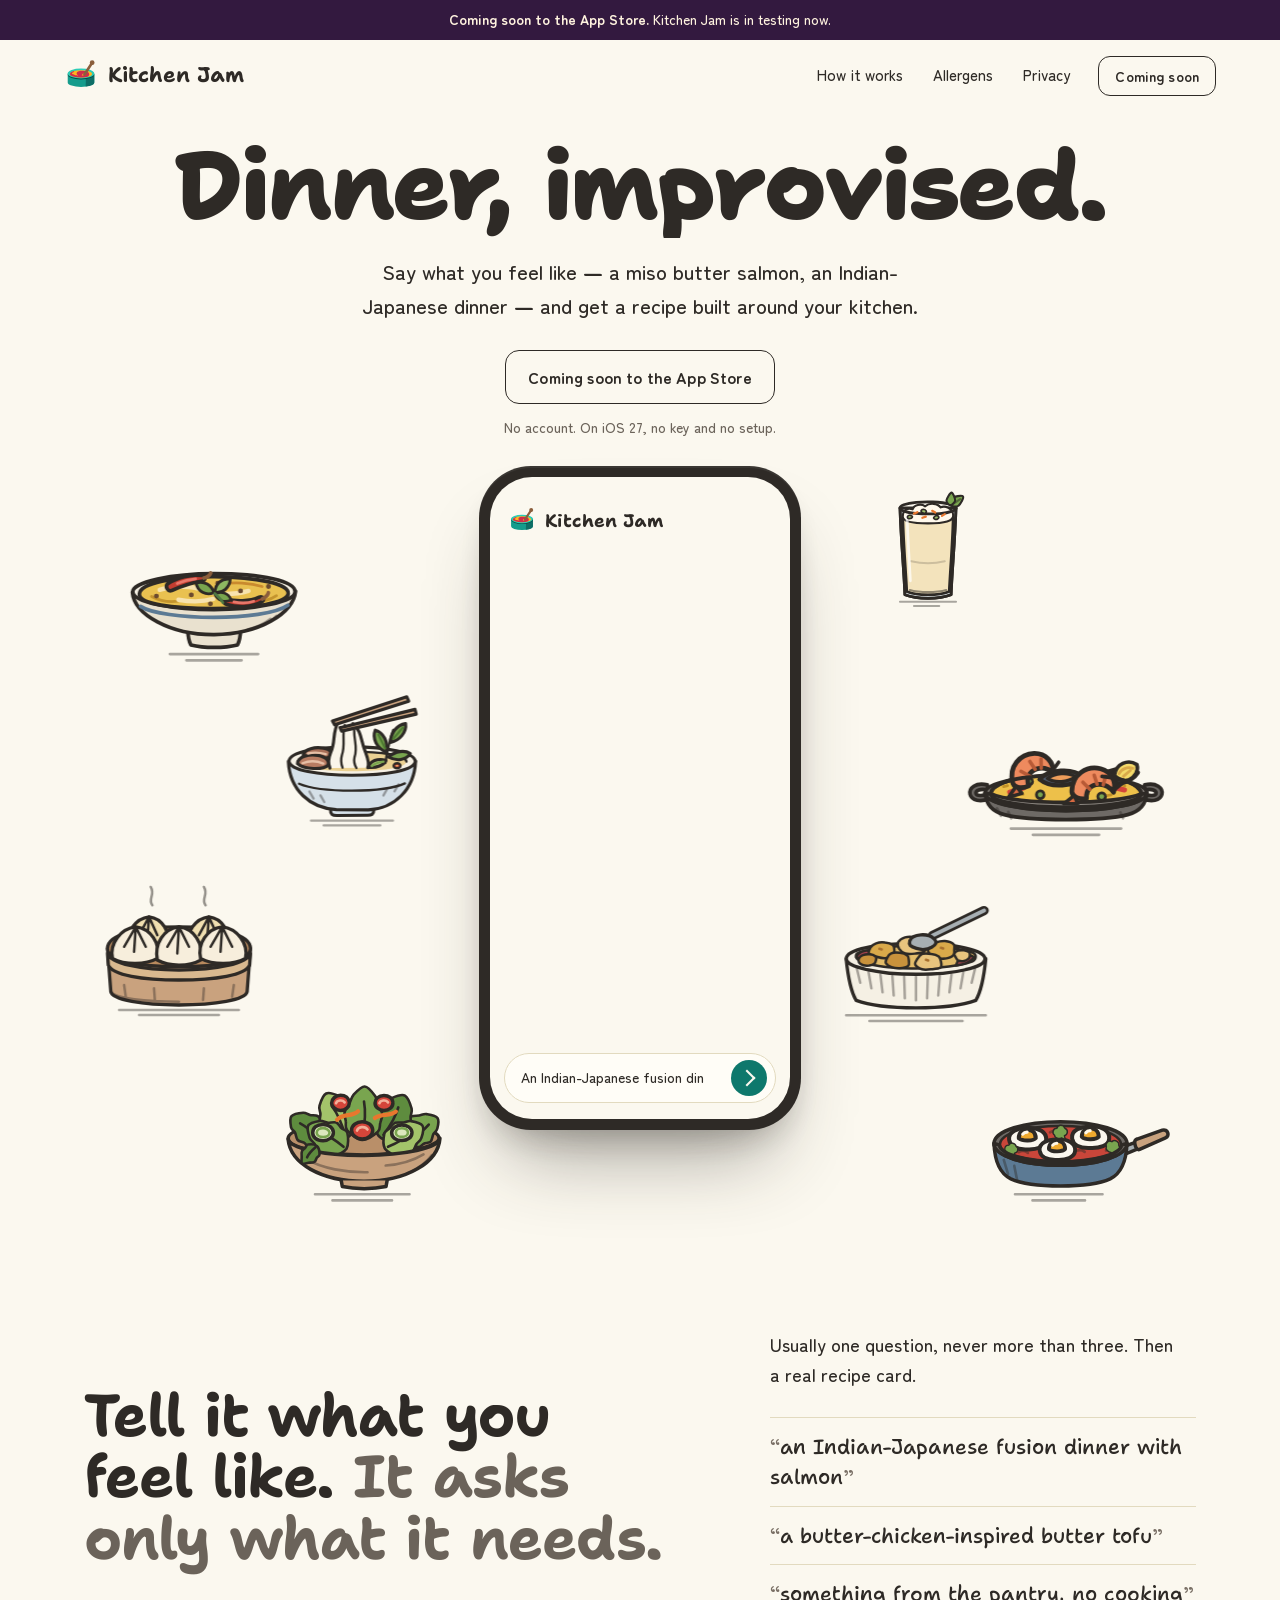
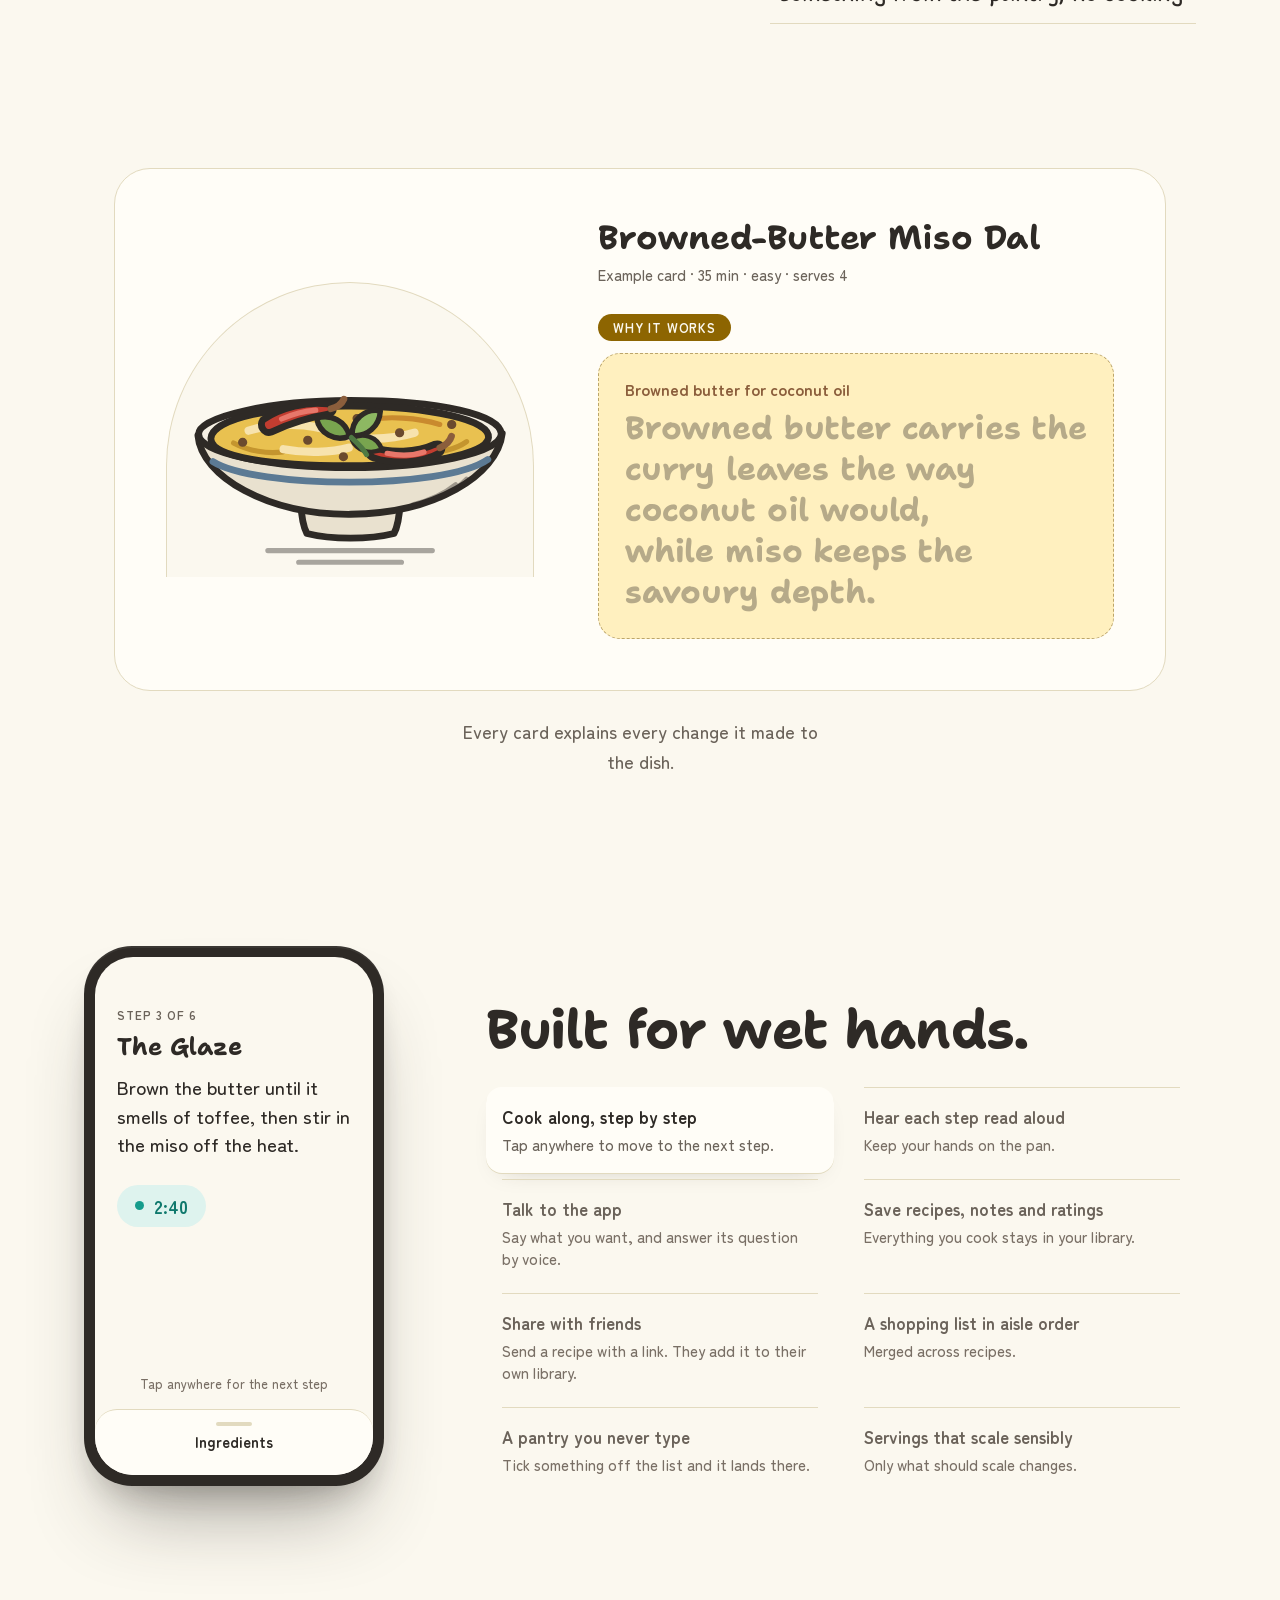
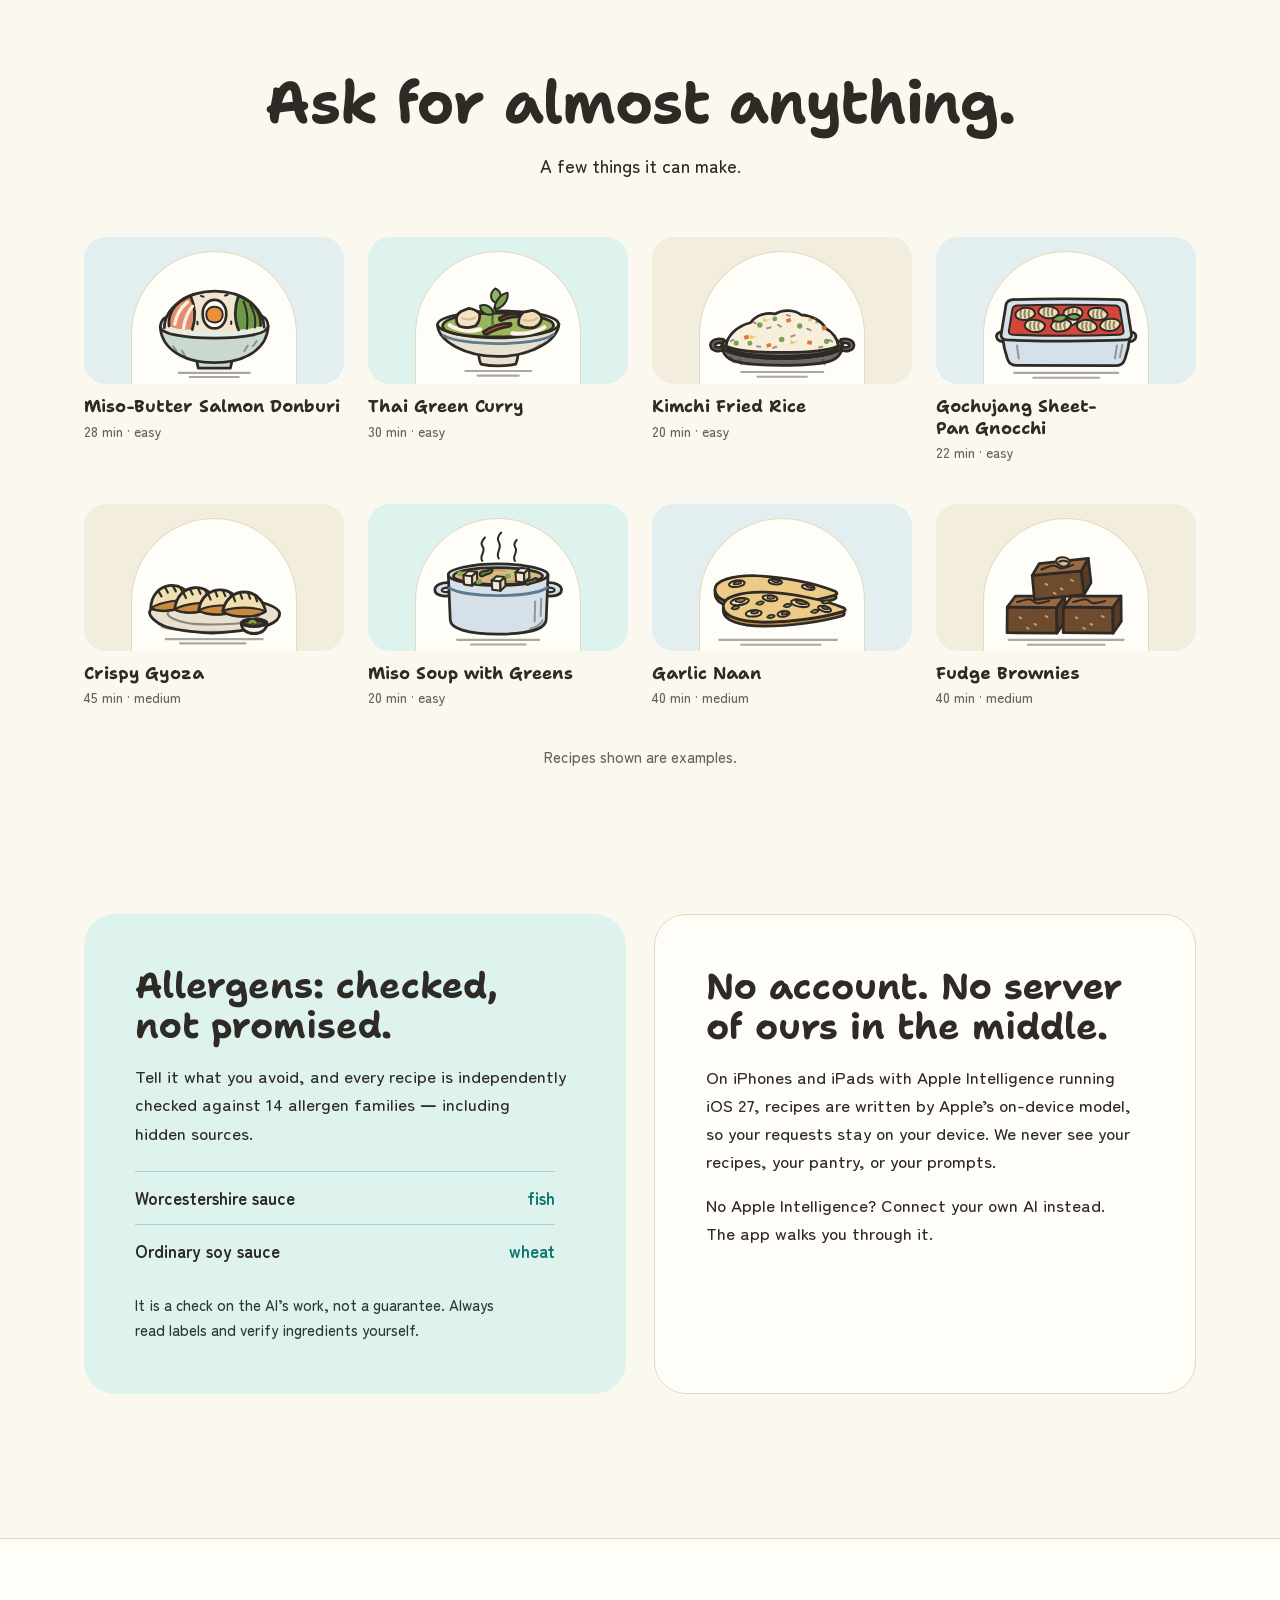
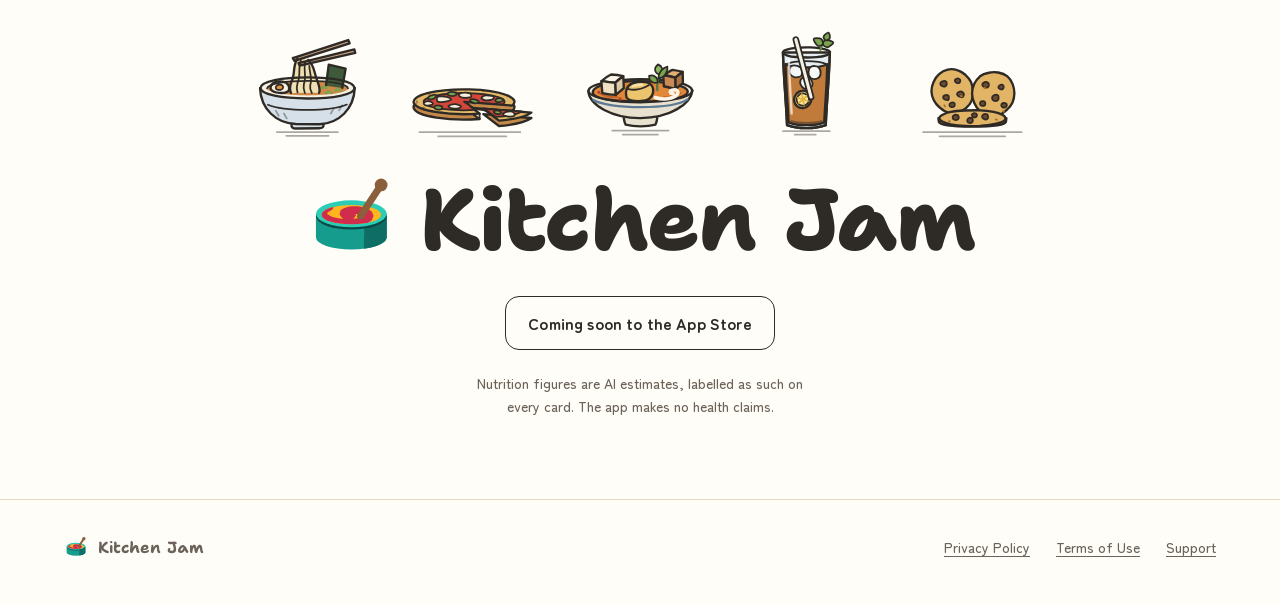
==== commit 28af123e: "Publish the site from fusion-recipe d5b78bb" ====
--- a/index.html
+++ b/index.html
@@ -6,13 +6,16 @@
 <title>Kitchen Jam — Dinner, improvised.</title>
 <meta name="description" content="Say what you feel like and get a recipe built around your kitchen. It asks three questions at most, explains every change, and keeps your recipes on your iPhone.">
 <meta name="theme-color" content="#FBF8EF">
+<link rel="canonical" href="https://mykitchenjam.app/">
+<meta property="og:url" content="https://mykitchenjam.app/">
 <link rel="icon" href="pot.svg" type="image/svg+xml">
 <link rel="preload" href="fonts/shantell-sans-latin.woff2" as="font" type="font/woff2" crossorigin>
-<link rel="stylesheet" href="site.css?v=31">
-<script src="site.js?v=31" defer></script>
+<link rel="stylesheet" href="site.css?v=32">
+<script src="site.js?v=32" defer></script>
 </head>
 <body>
 <a class="skip" href="#main">Skip to the page</a>
+<p class="launch-banner" role="note"><strong>Coming soon to the App Store.</strong> Kitchen Jam is in testing now.</p>
 
 <header class="bar" data-bar>
   <a class="brand" href="#top" aria-label="Kitchen Jam, back to top">
--- a/site.css
+++ b/site.css
@@ -800,3 +800,14 @@
   font: 700 16px/1 var(--body); letter-spacing: 0.01em; margin: 0;
 }
 .soon--small { min-height: 40px; padding: 0 16px; border-radius: 12px; font-size: 14px; }
+
+/* Until launch: a plum strip above the bar, in the app's own launch colours
+   (plum #33193f, cream #fff3df — the splash and first-run gate). It scrolls
+   away with the page so the sticky bar is unchanged. Remove at launch, with
+   the .soon labels. */
+.launch-banner {
+  margin: 0; padding: 10px var(--gutter);
+  background: #33193f; color: #fff3df;
+  font: 400 14px/1.4 var(--body); text-align: center;
+}
+.launch-banner strong { font-weight: 700; }
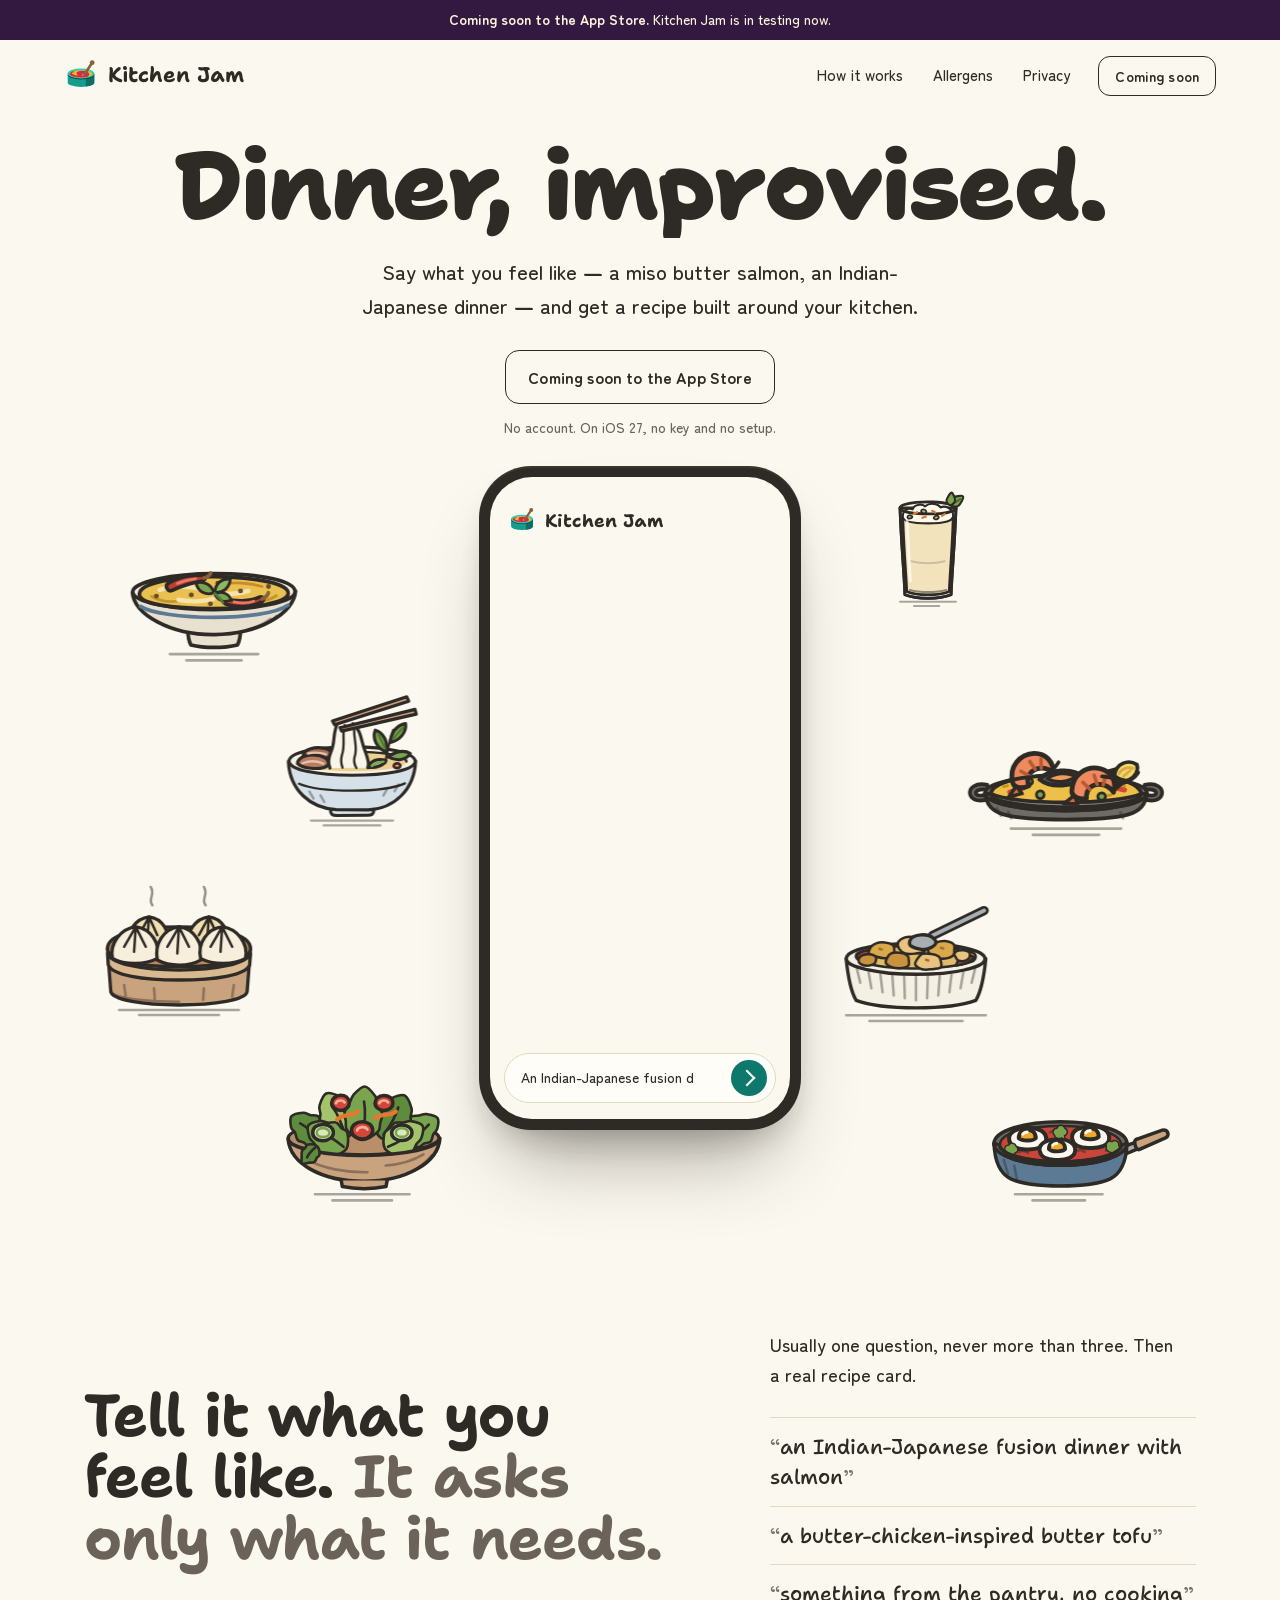
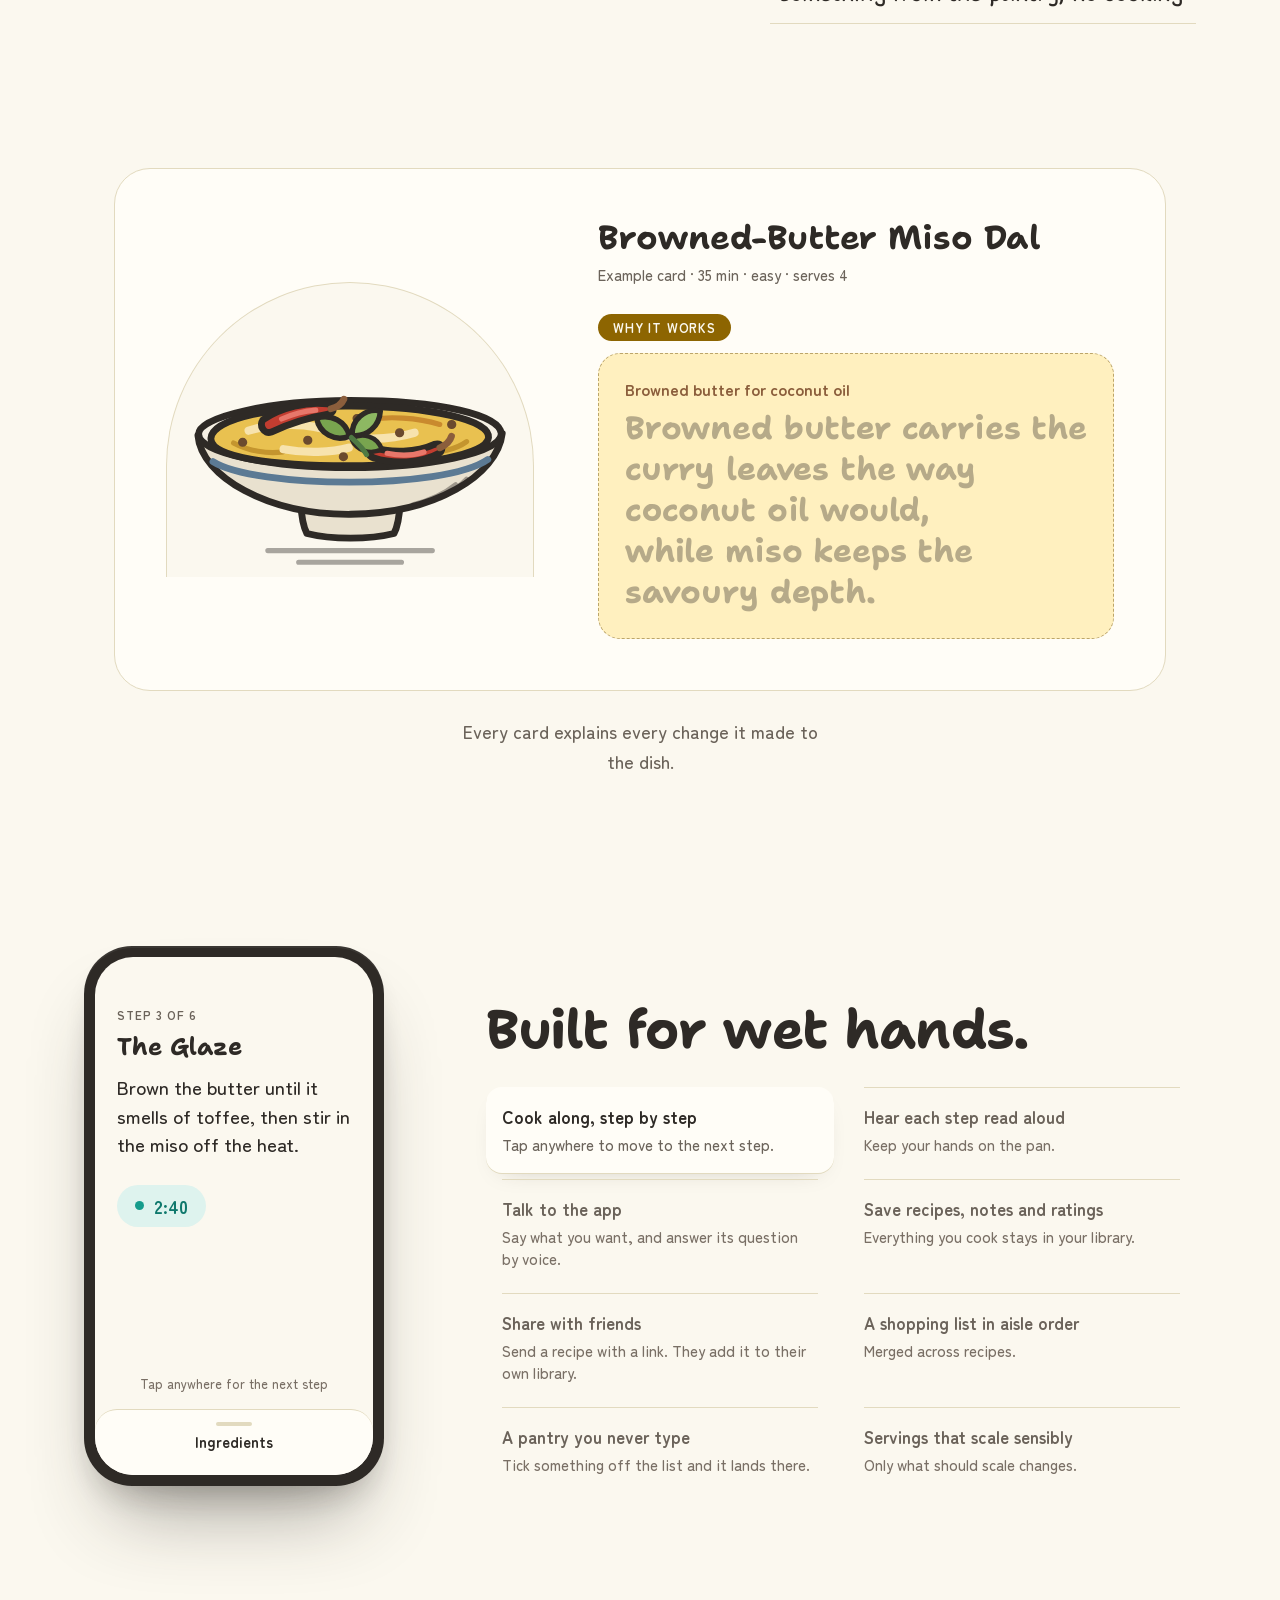
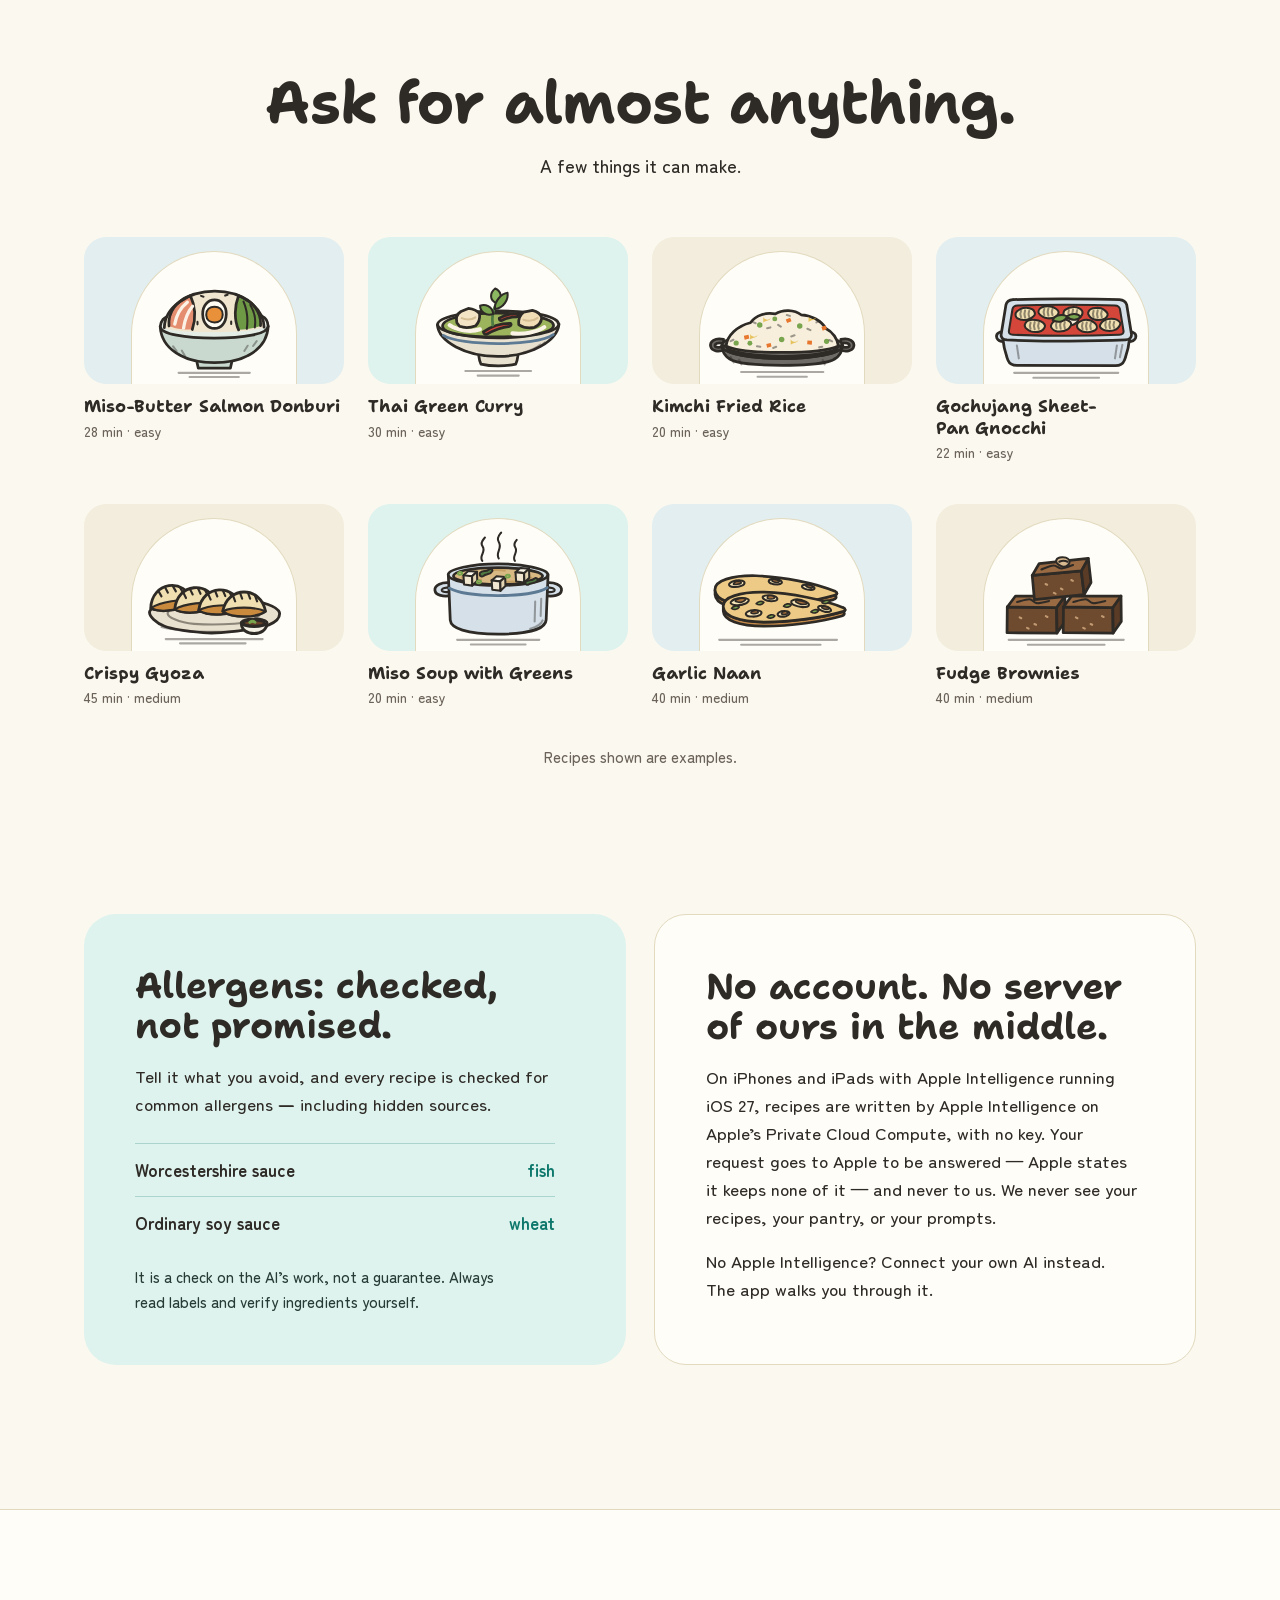
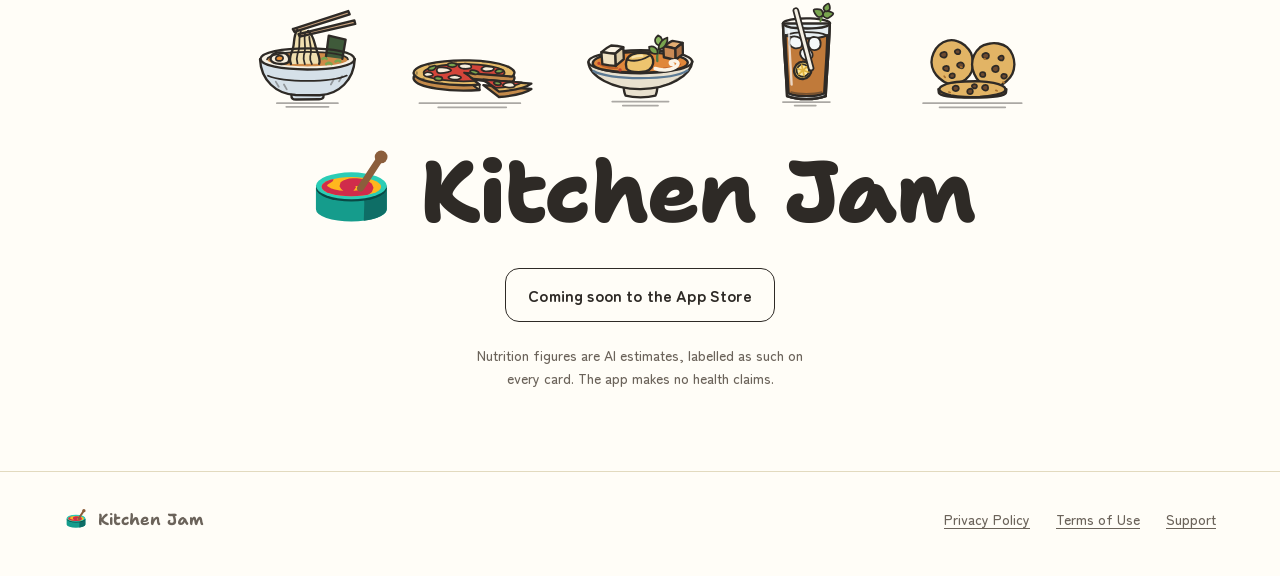
==== commit 4a30efc7: "Publish the site from fusion-recipe e2a0c42" ====
--- a/index.html
+++ b/index.html
@@ -169,7 +169,7 @@
 <section class="trust" aria-label="Allergens and privacy">
   <article class="trust__allergens" id="allergens" aria-labelledby="al-title">
     <h2 id="al-title">Allergens: checked, not promised.</h2>
-    <p>Tell it what you avoid, and every recipe is independently checked against 14 allergen families <span class="dash">—</span> including hidden sources.</p>
+    <p>Tell it what you avoid, and every recipe is checked for common allergens <span class="dash">—</span> including hidden sources.</p>
     <ul class="hidden-sources">
       <li><span>Worcestershire sauce</span><span>fish</span></li>
       <li><span>Ordinary soy sauce</span><span>wheat</span></li>
@@ -178,7 +178,7 @@
   </article>
   <article class="trust__privacy" id="privacy" aria-labelledby="pr-title">
     <h2 id="pr-title">No account. No server of ours in the middle.</h2>
-    <p>On iPhones and iPads with Apple Intelligence running iOS 27, recipes are written by Apple’s on-device model, so your requests stay on your device. We never see your recipes, your pantry, or your prompts.</p>
+    <p>On iPhones and iPads with Apple Intelligence running iOS 27, recipes are written by Apple Intelligence on Apple’s Private Cloud Compute, with no key. Your request goes to Apple to be answered — Apple states it keeps none of it — and never to us. We never see your recipes, your pantry, or your prompts.</p>
     <p>No Apple Intelligence? Connect your own AI instead. The app walks you through it.</p>
   </article>
 </section>
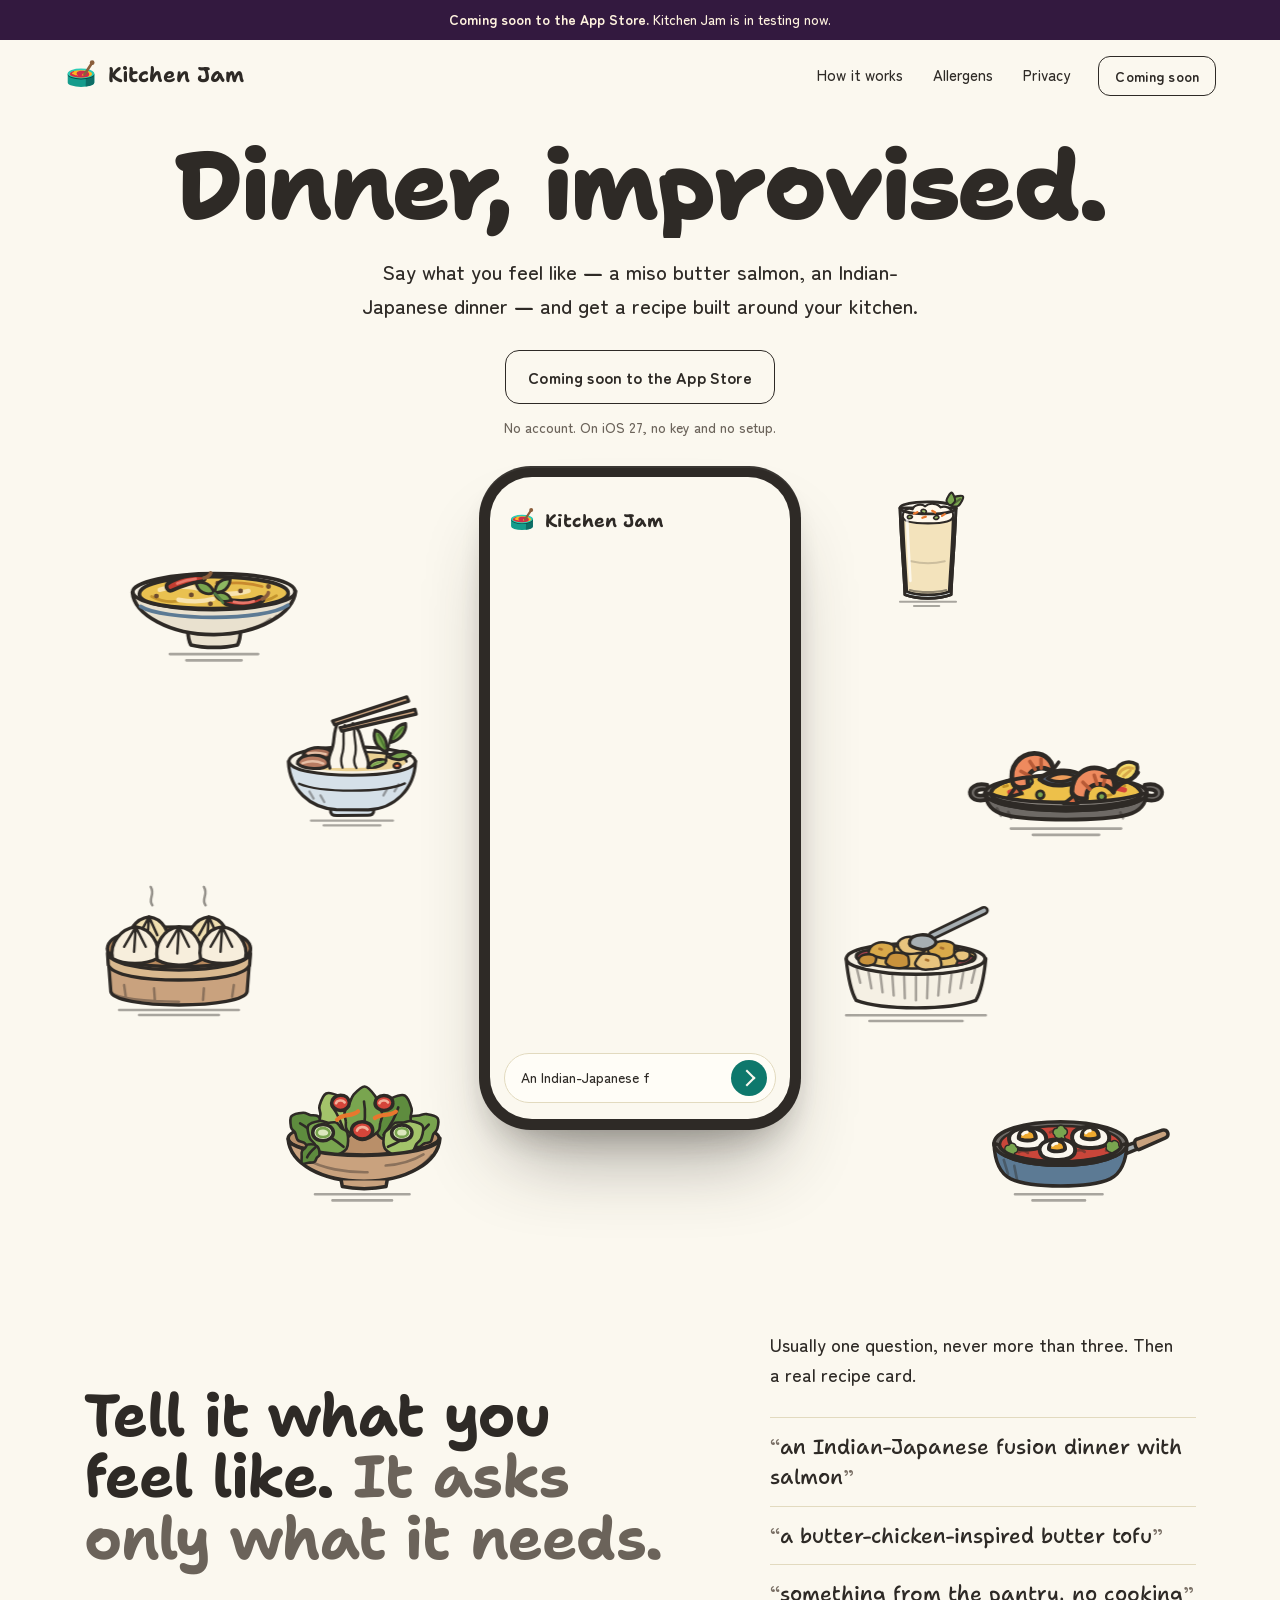
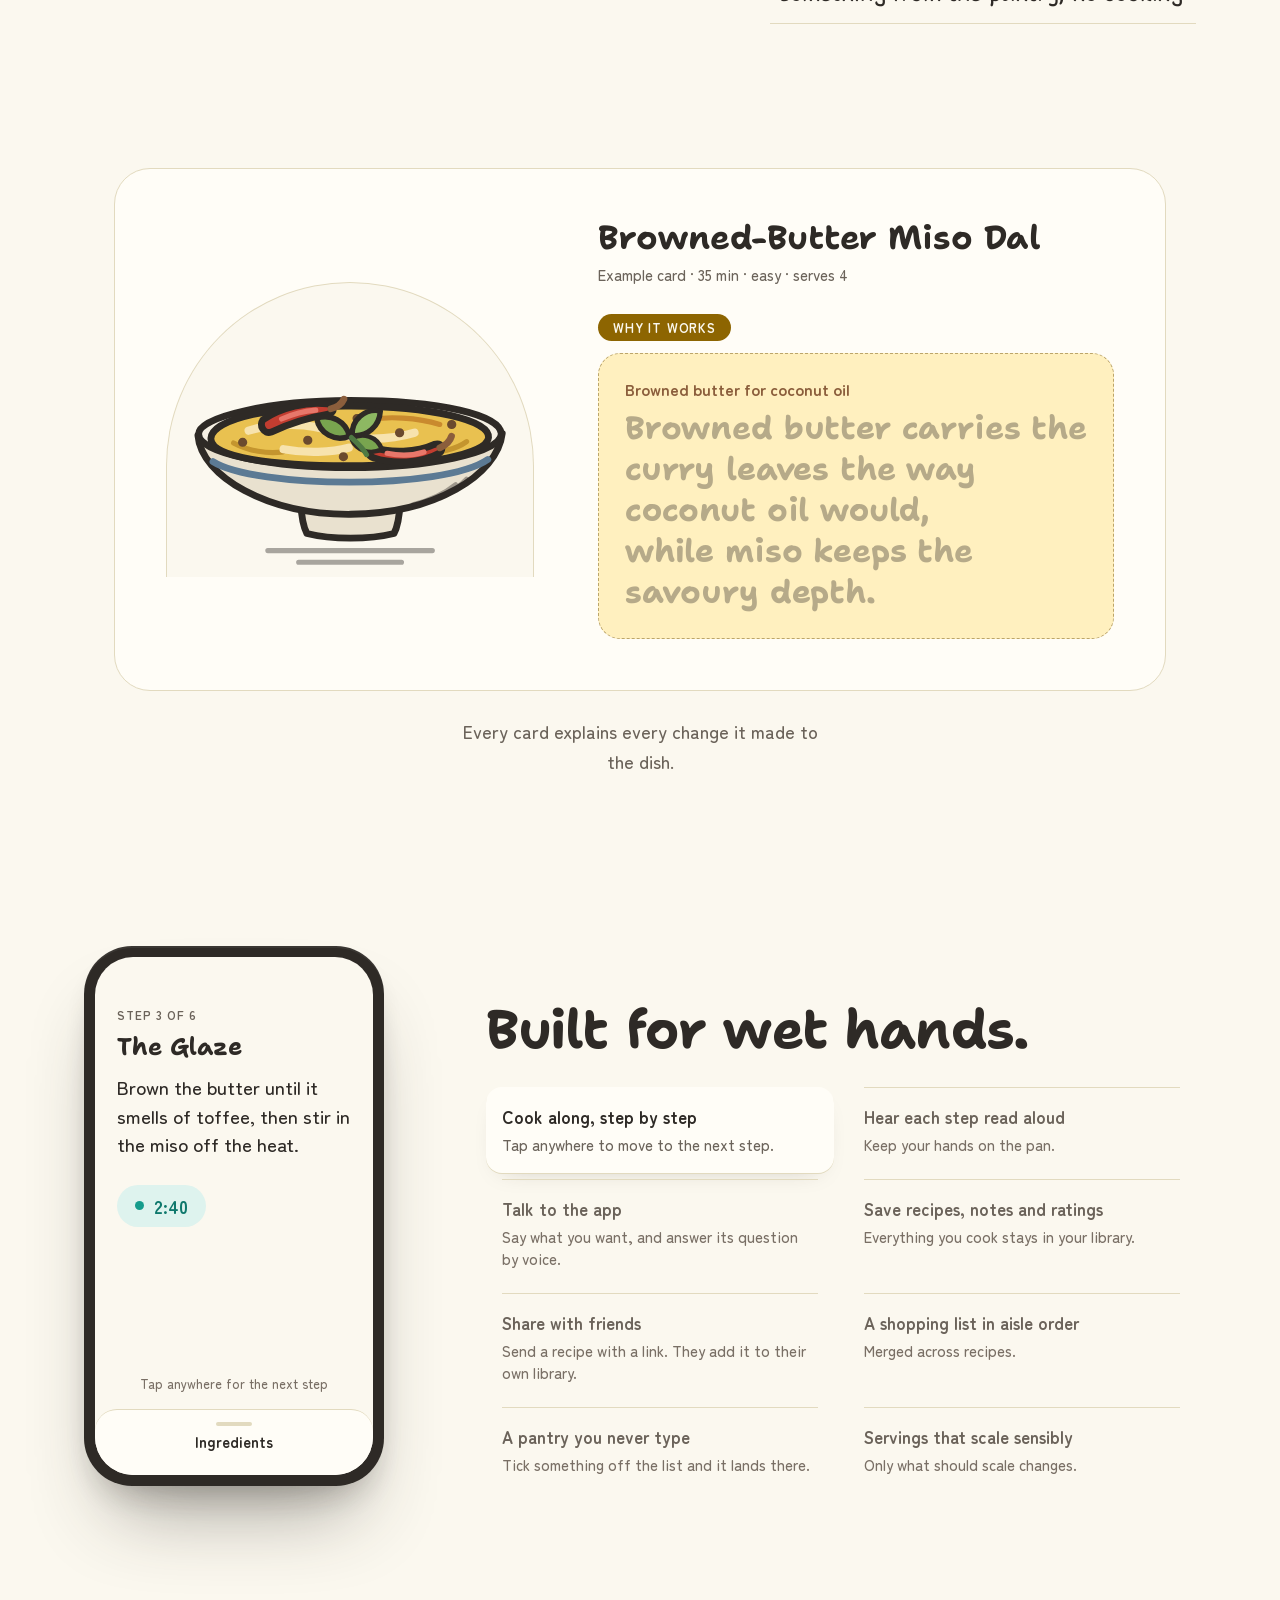
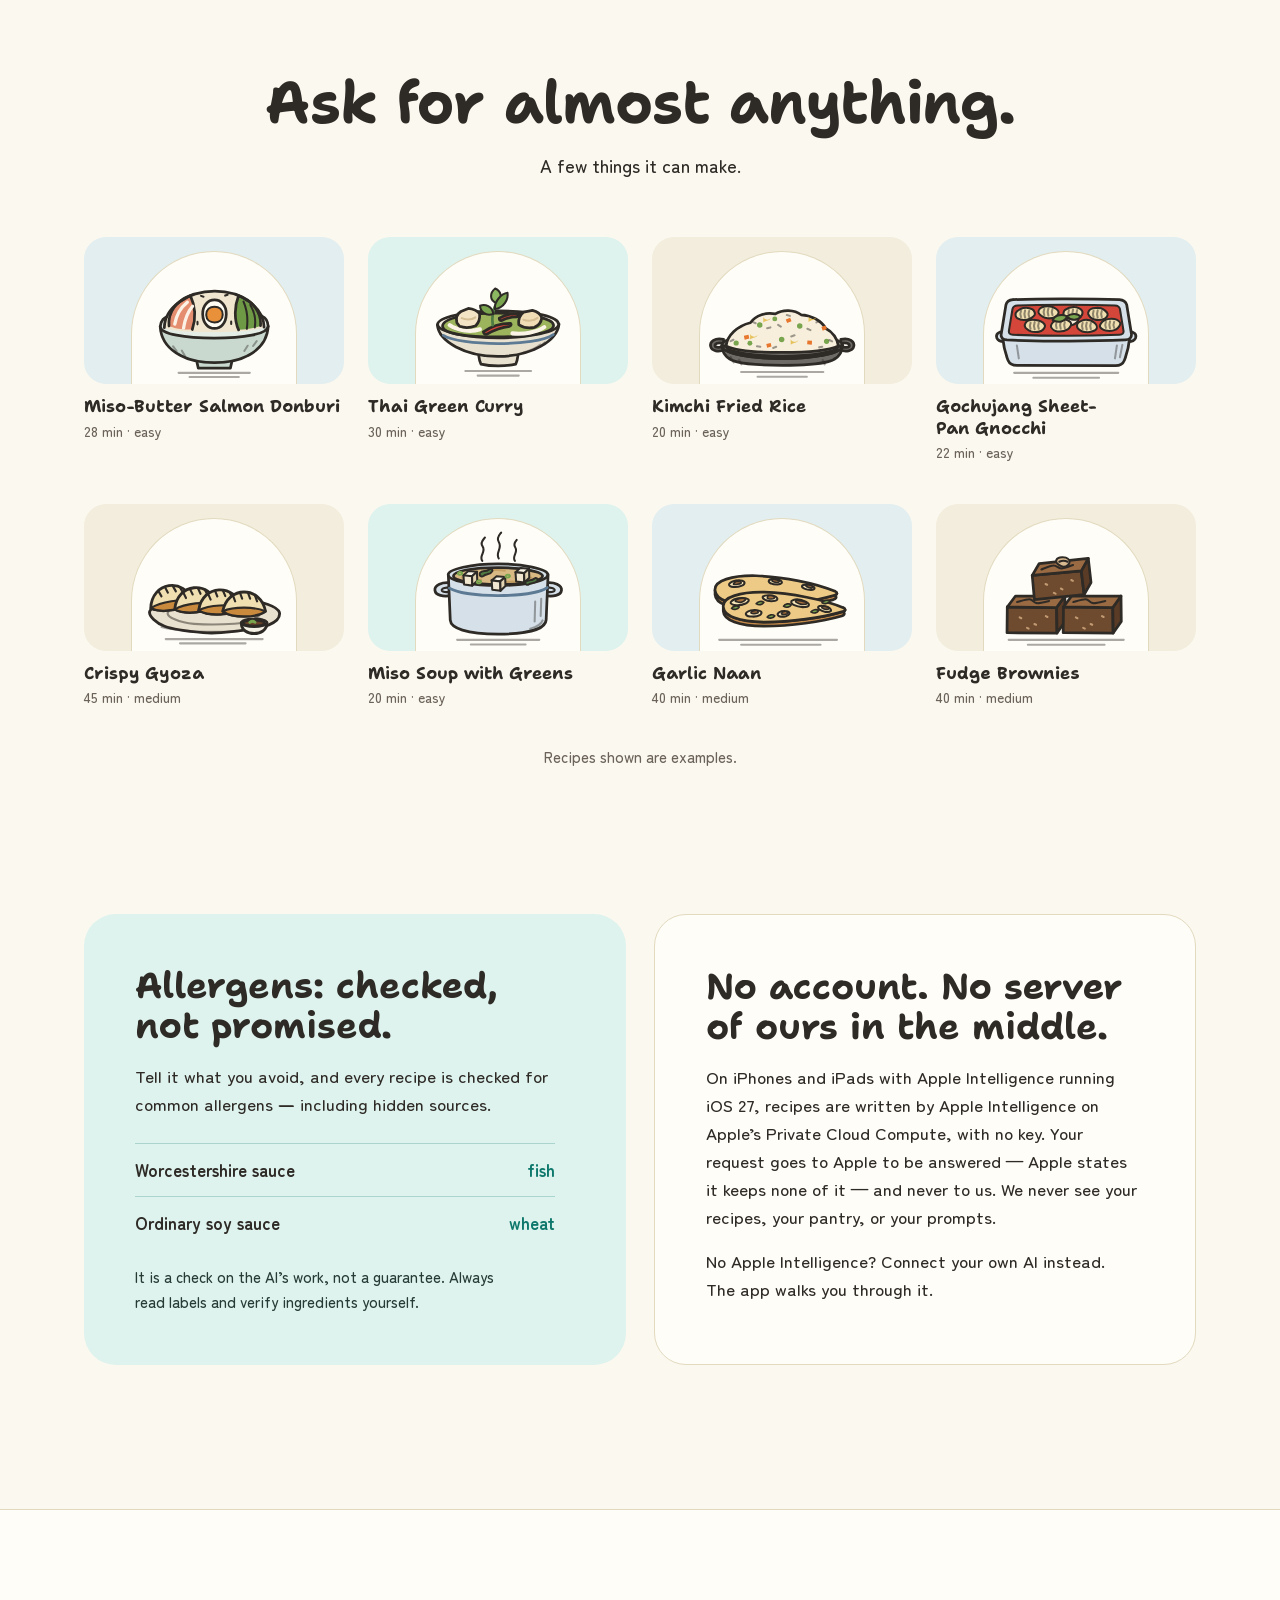
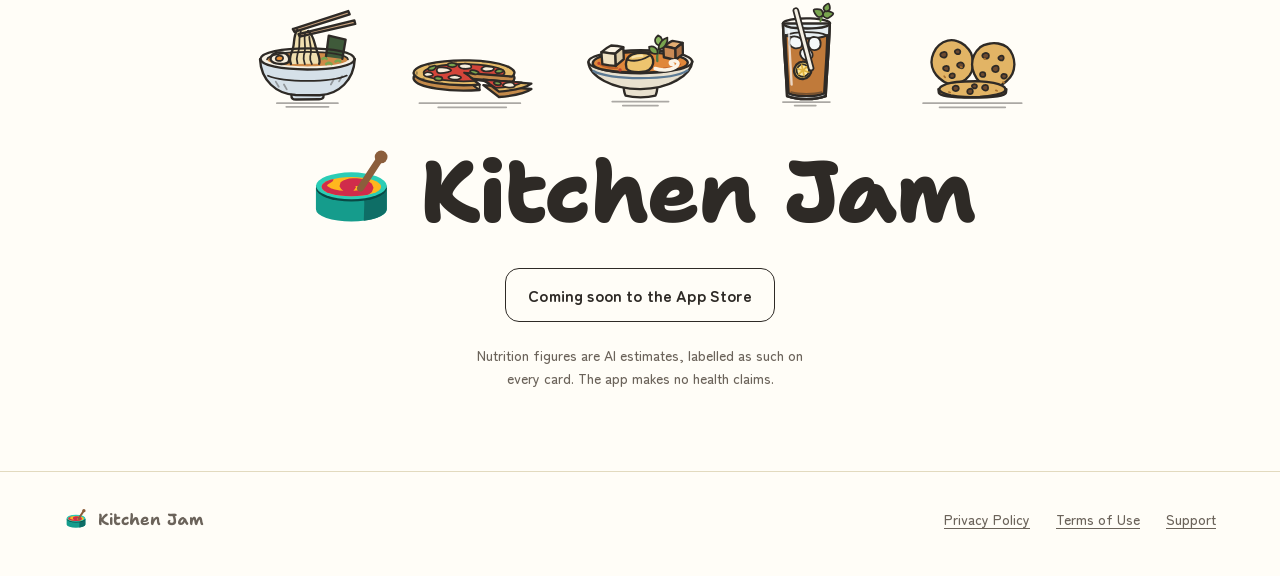
==== commit 0afd8654: "Publish the site from fusion-recipe 534d808" ====
--- a/index.html
+++ b/index.html
@@ -205,8 +205,8 @@
     Kitchen Jam
   </span>
   <nav aria-label="Legal">
-    <a href="https://nik299-code.github.io/improv-kitchen-legal/privacy.html">Privacy Policy</a>
-    <a href="https://nik299-code.github.io/improv-kitchen-legal/terms.html">Terms of Use</a>
+    <a href="/privacy.html">Privacy Policy</a>
+    <a href="/terms.html">Terms of Use</a>
     <a href="support.html">Support</a>
   </nav>
 </footer>
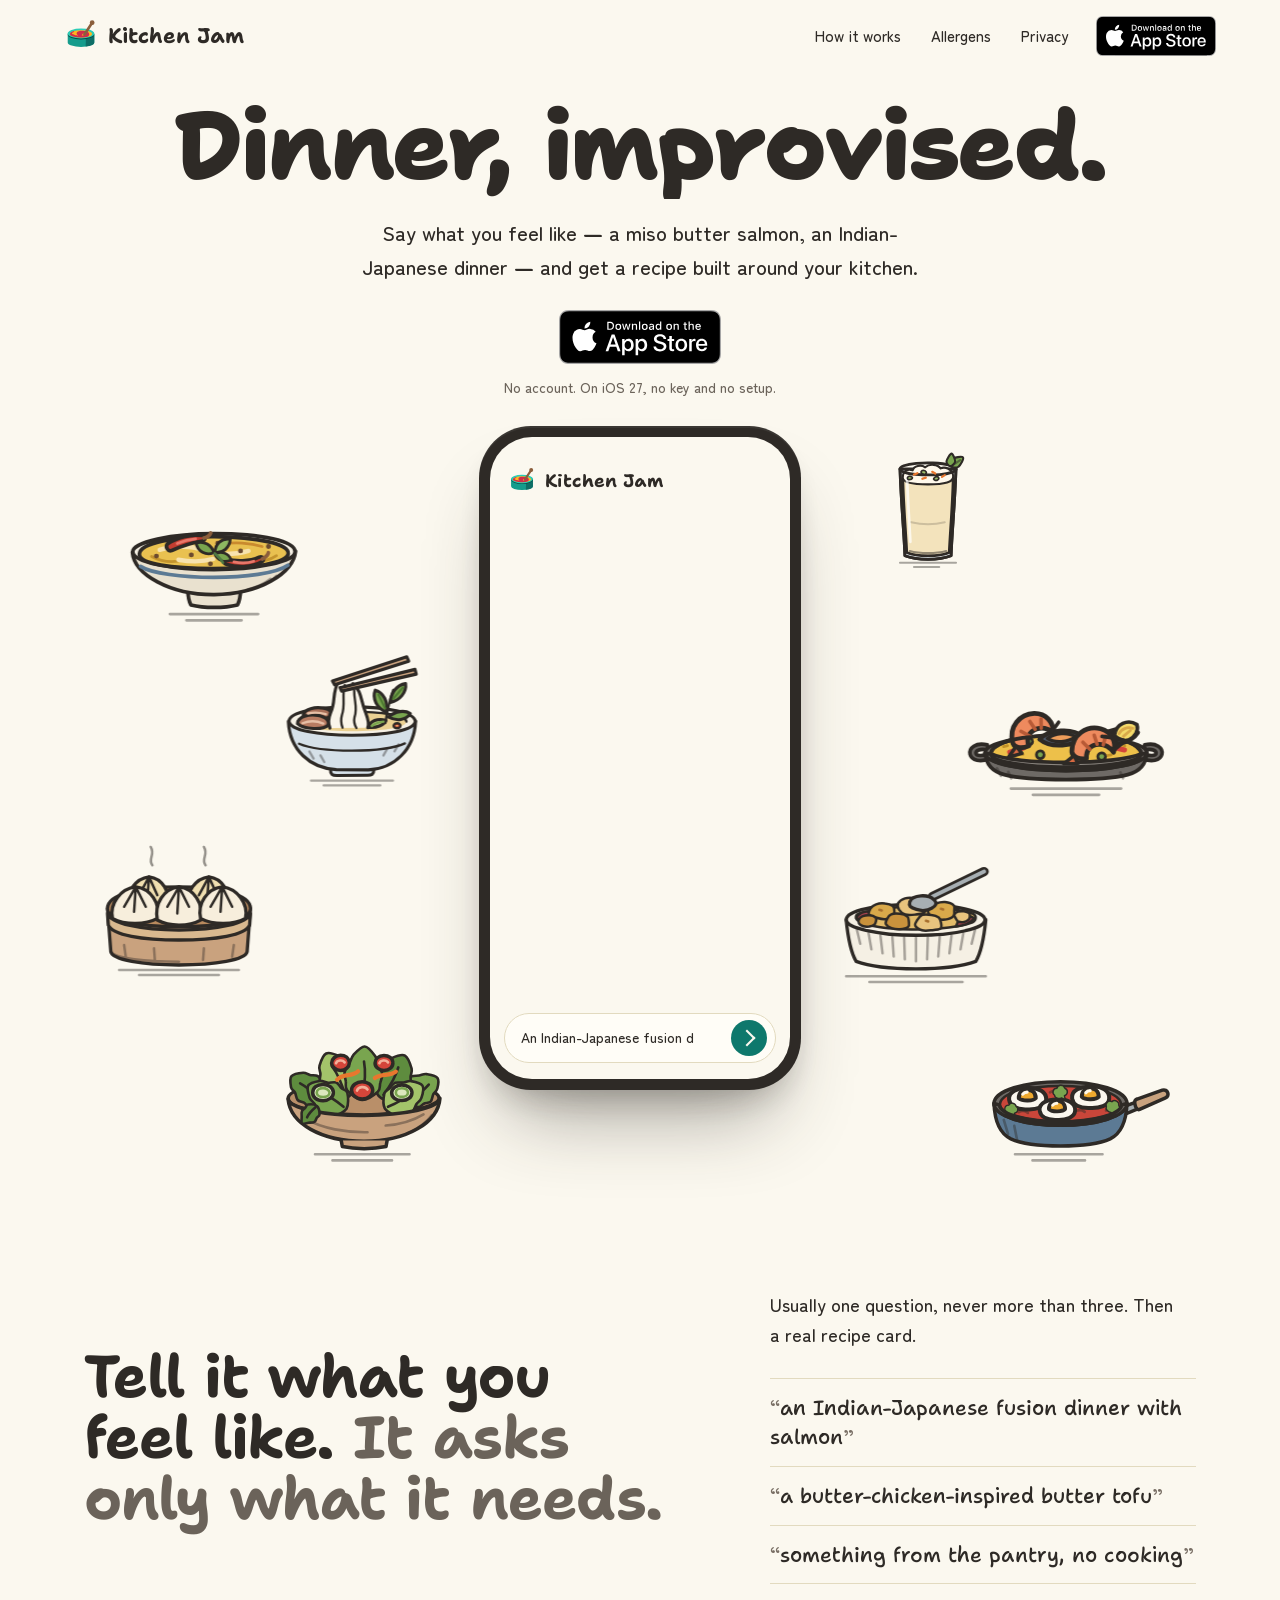
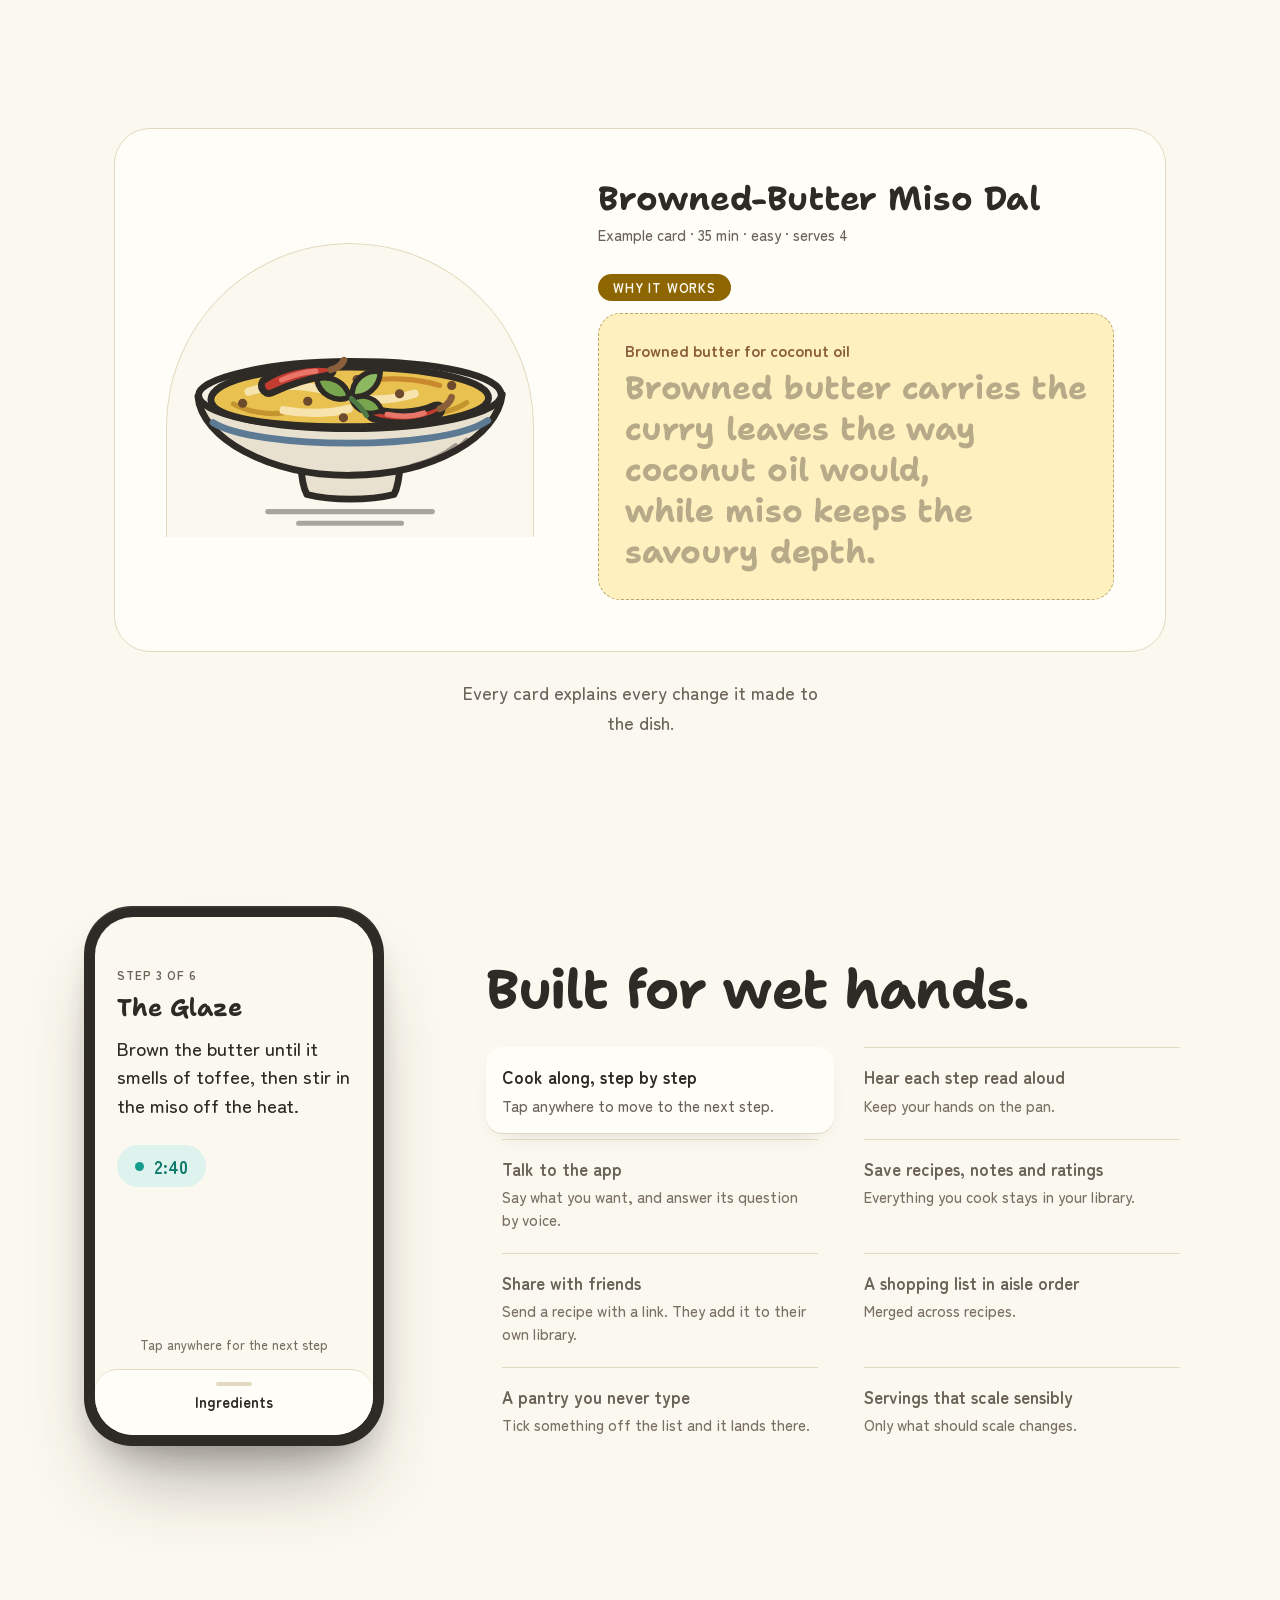
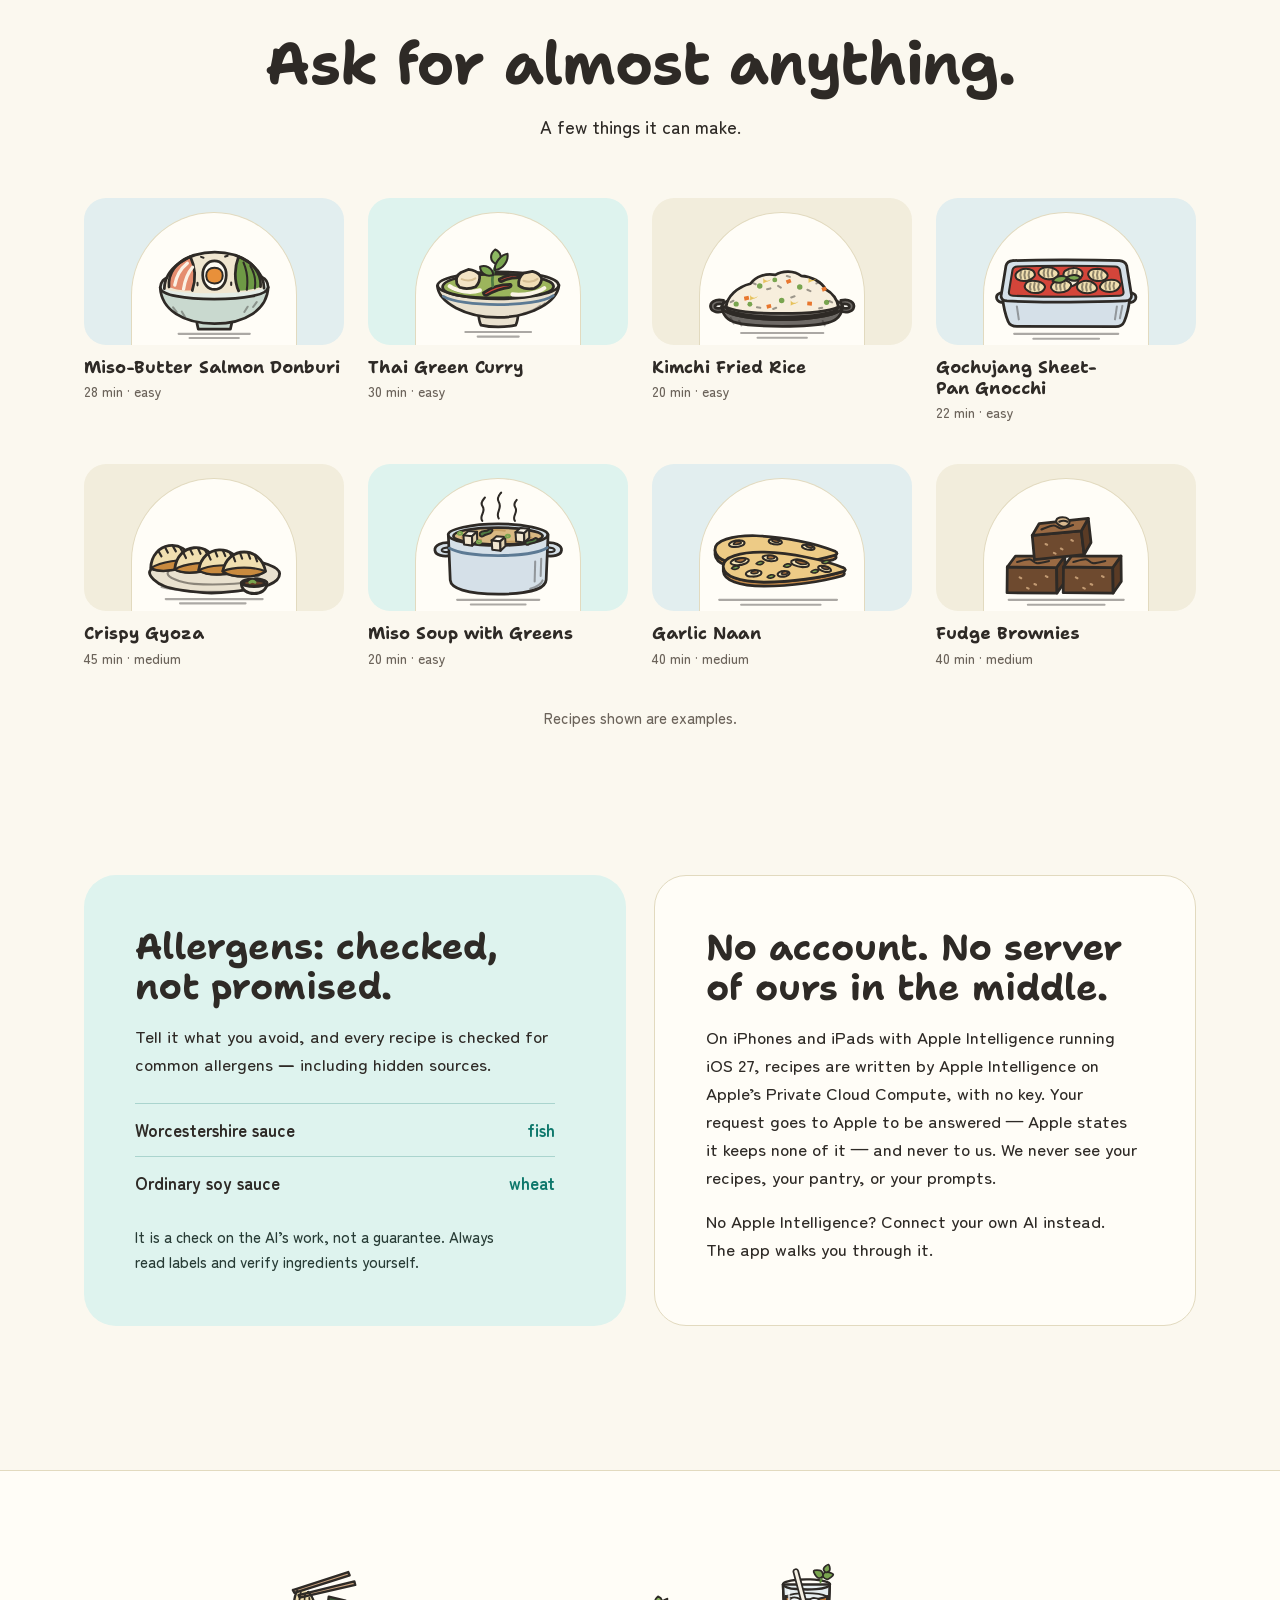
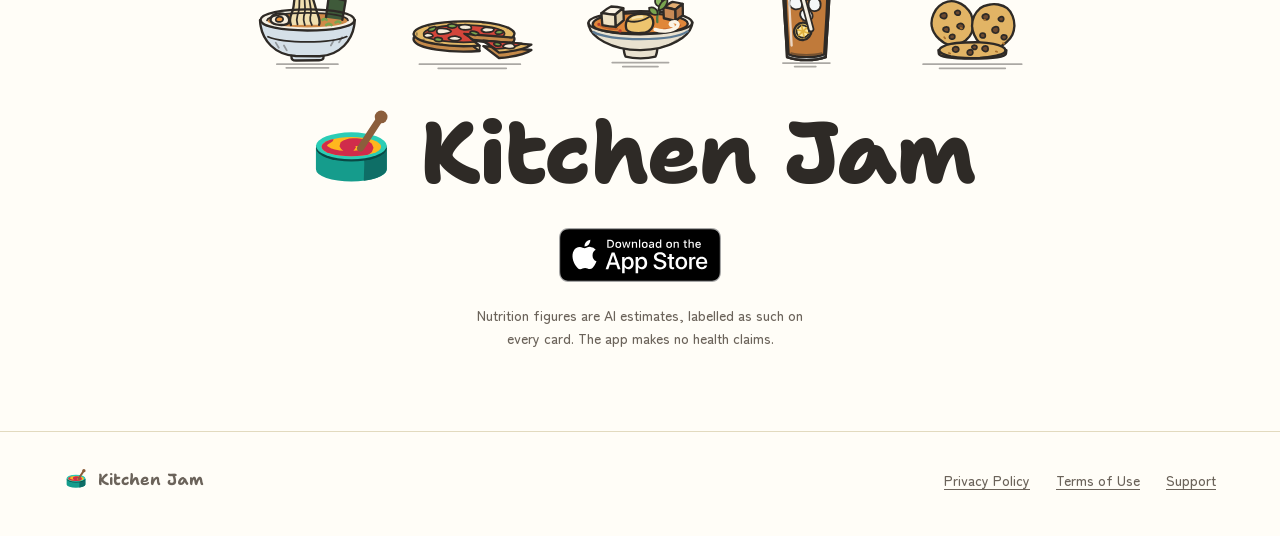
==== commit c5957c13: "Publish the site from fusion-recipe a7932ec" ====
--- a/index.html
+++ b/index.html
@@ -15,7 +15,6 @@
 </head>
 <body>
 <a class="skip" href="#main">Skip to the page</a>
-<p class="launch-banner" role="note"><strong>Coming soon to the App Store.</strong> Kitchen Jam is in testing now.</p>
 
 <header class="bar" data-bar>
   <a class="brand" href="#top" aria-label="Kitchen Jam, back to top">
@@ -27,7 +26,7 @@
     <a href="#allergens">Allergens</a>
     <a href="#privacy">Privacy</a>
   </nav>
-  <span class="soon soon--small">Coming soon</span>
+  <a class="store store--small" href="https://apps.apple.com/app/kitchen-jam-fusion-recipes/id6802524217"><img src="app-store-badge.svg" alt="Download on the App Store" width="120" height="40"></a>
 </header>
 
 <main id="main">
@@ -40,7 +39,7 @@
     </h1>
     <p class="hero__lede">Say what you feel like <span class="dash">—</span> a miso butter salmon, an Indian-Japanese dinner <span class="dash">—</span> and get a recipe built around your kitchen.</p>
     <div class="hero__act">
-      <p class="soon">Coming soon to the App Store</p>
+      <a class="store" href="https://apps.apple.com/app/kitchen-jam-fusion-recipes/id6802524217"><img src="app-store-badge.svg" alt="Download on the App Store" width="162" height="54"></a>
       <p class="hero__small">No account. On iOS 27, no key and no setup.</p>
     </div>
   </div>
@@ -193,7 +192,7 @@
     <figure class="dish" data-art="dish-sweet--cookies"></figure>
   </div>
   <h2 id="close-title" class="close__title"><svg class="pot" viewBox="0 0 64 64" aria-hidden="true"><use href="#pot"></use></svg>Kitchen Jam</h2>
-  <p class="soon">Coming soon to the App Store</p>
+  <a class="store" href="https://apps.apple.com/app/kitchen-jam-fusion-recipes/id6802524217"><img src="app-store-badge.svg" alt="Download on the App Store" width="162" height="54"></a>
   <p class="close__small">Nutrition figures are AI estimates, labelled as such on every card. The app makes no health claims.</p>
 </section>
 
--- a/site.css
+++ b/site.css
@@ -791,23 +791,3 @@
   .support-page .bar__nav { display: none; }
 }
 
-/* Until the App Store listing is live: a quiet "coming soon" in place of
-   Apple's badge, which may only link to an app that is actually there.
-   Swap back to the .store badge links at launch. */
-.soon {
-  display: inline-flex; align-items: center; gap: 10px; min-height: 54px; padding: 0 22px;
-  border-radius: 14px; border: 1.5px solid var(--ink); color: var(--ink);
-  font: 700 16px/1 var(--body); letter-spacing: 0.01em; margin: 0;
-}
-.soon--small { min-height: 40px; padding: 0 16px; border-radius: 12px; font-size: 14px; }
-
-/* Until launch: a plum strip above the bar, in the app's own launch colours
-   (plum #33193f, cream #fff3df — the splash and first-run gate). It scrolls
-   away with the page so the sticky bar is unchanged. Remove at launch, with
-   the .soon labels. */
-.launch-banner {
-  margin: 0; padding: 10px var(--gutter);
-  background: #33193f; color: #fff3df;
-  font: 400 14px/1.4 var(--body); text-align: center;
-}
-.launch-banner strong { font-weight: 700; }
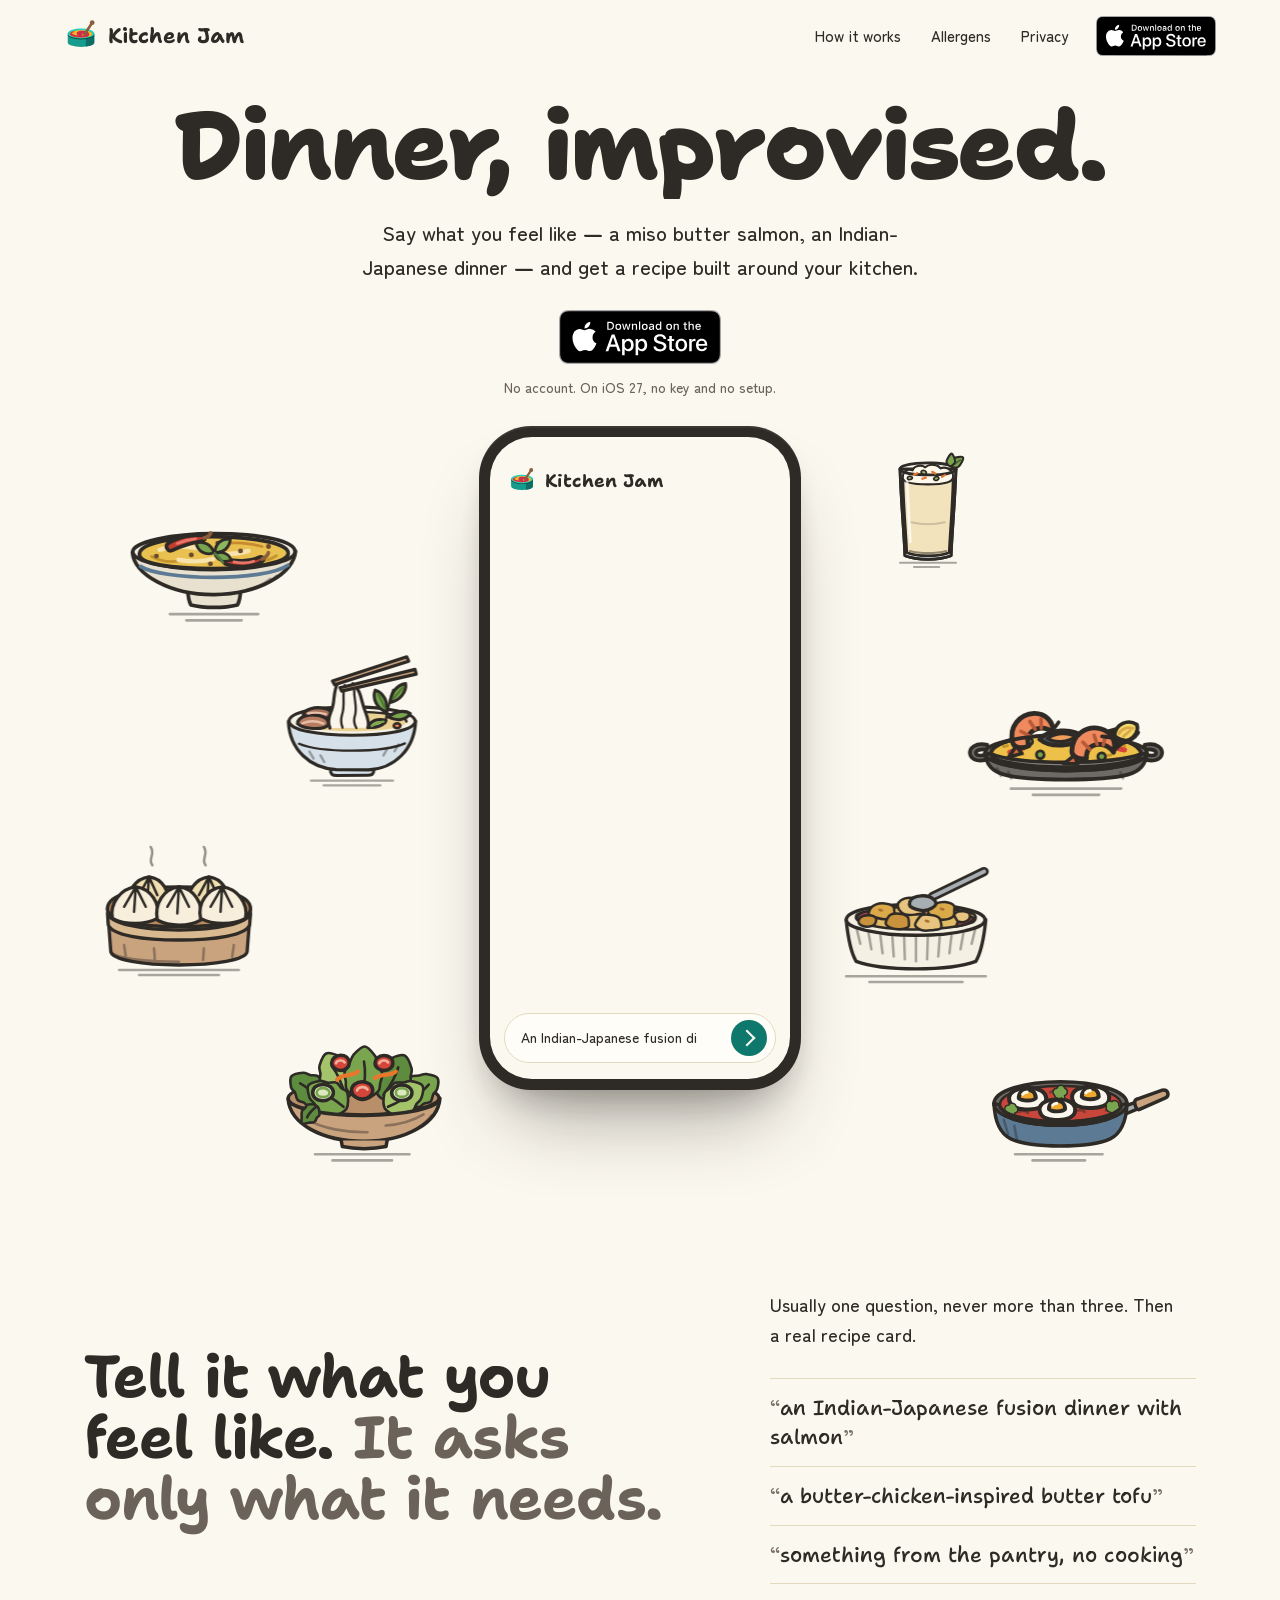
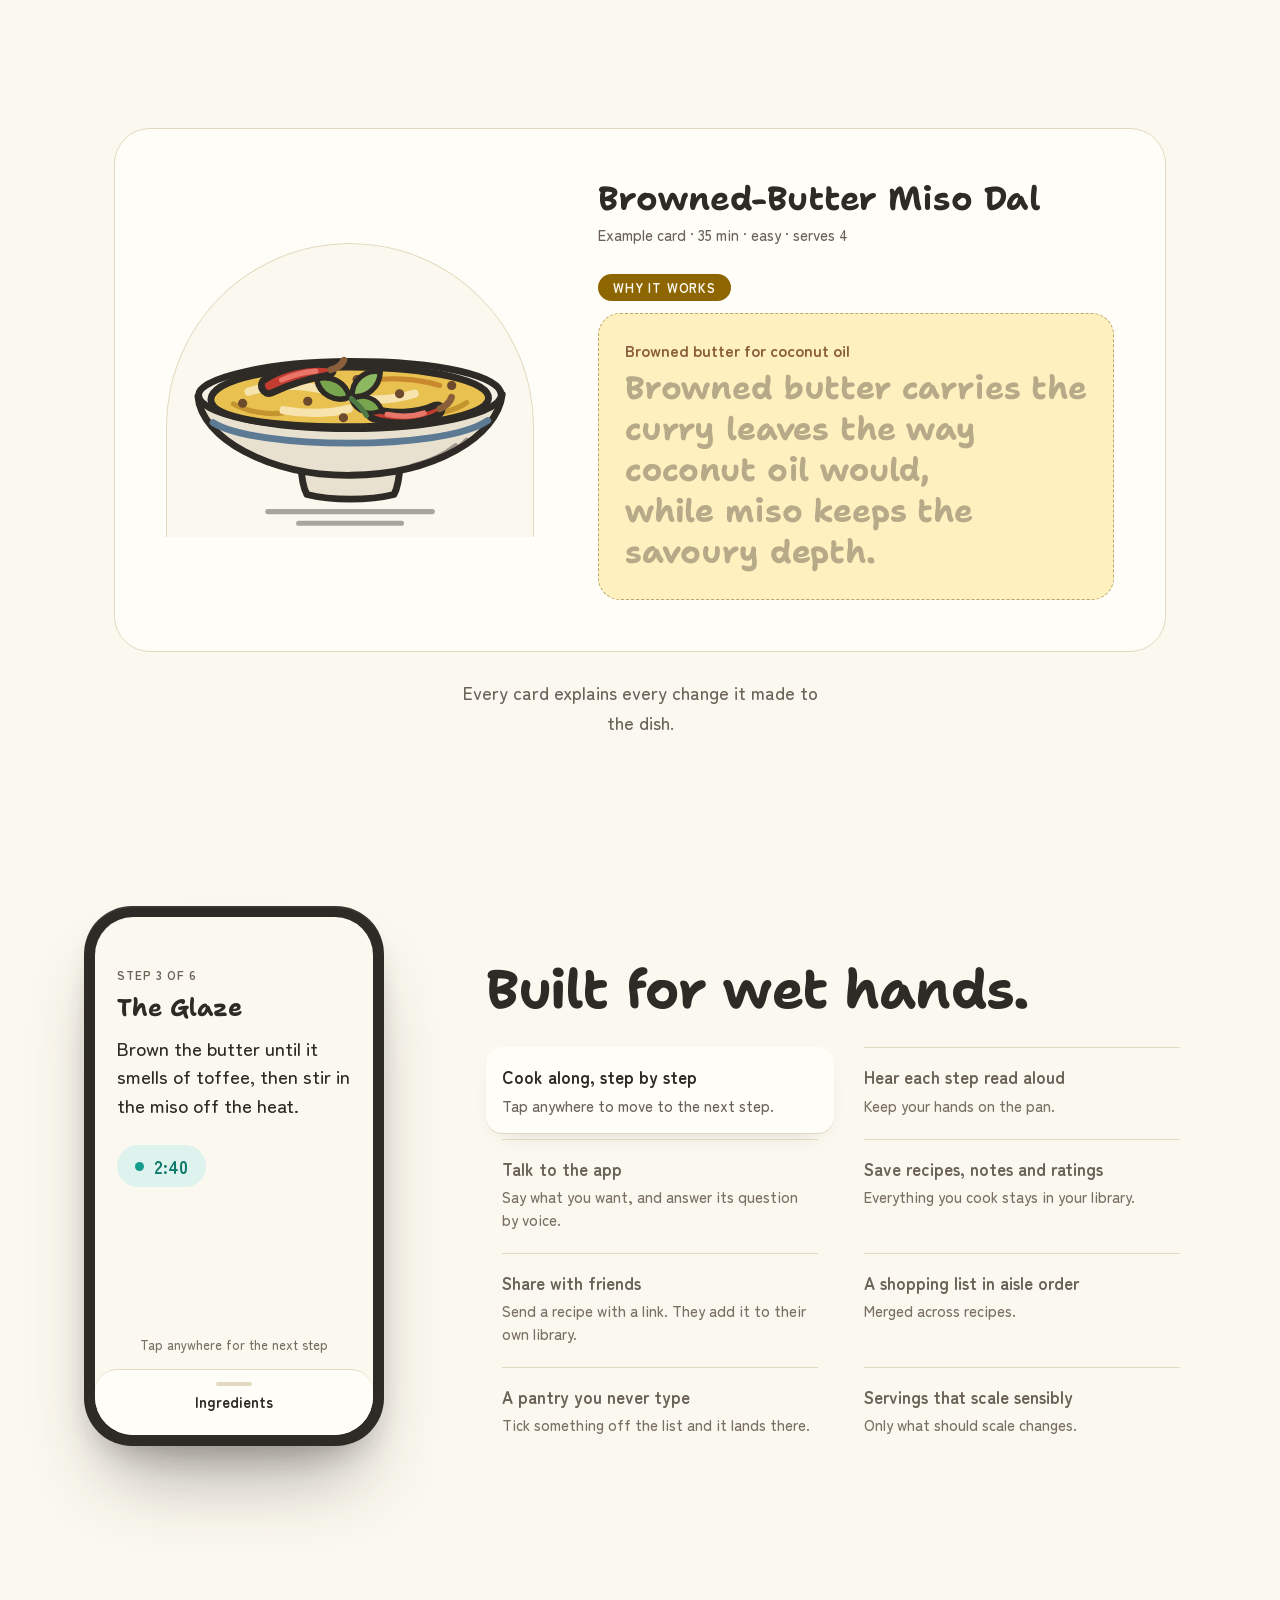
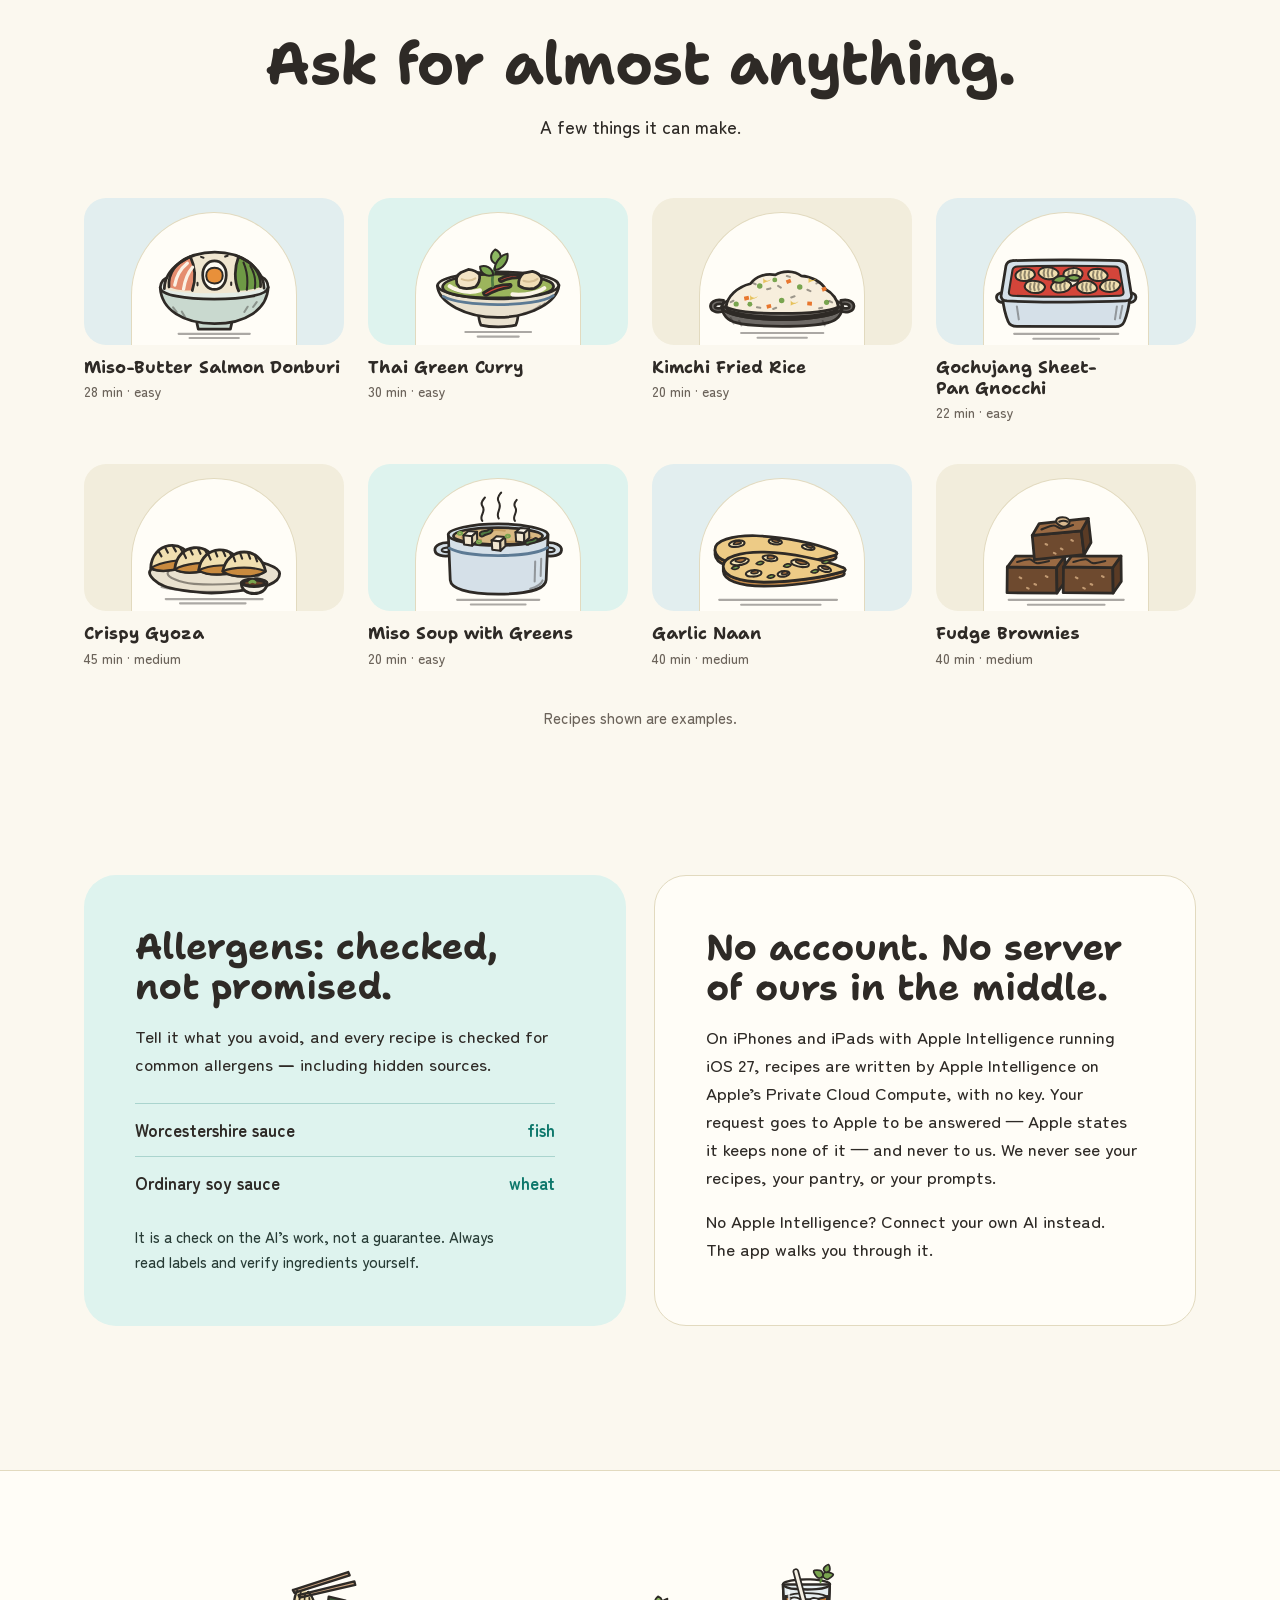
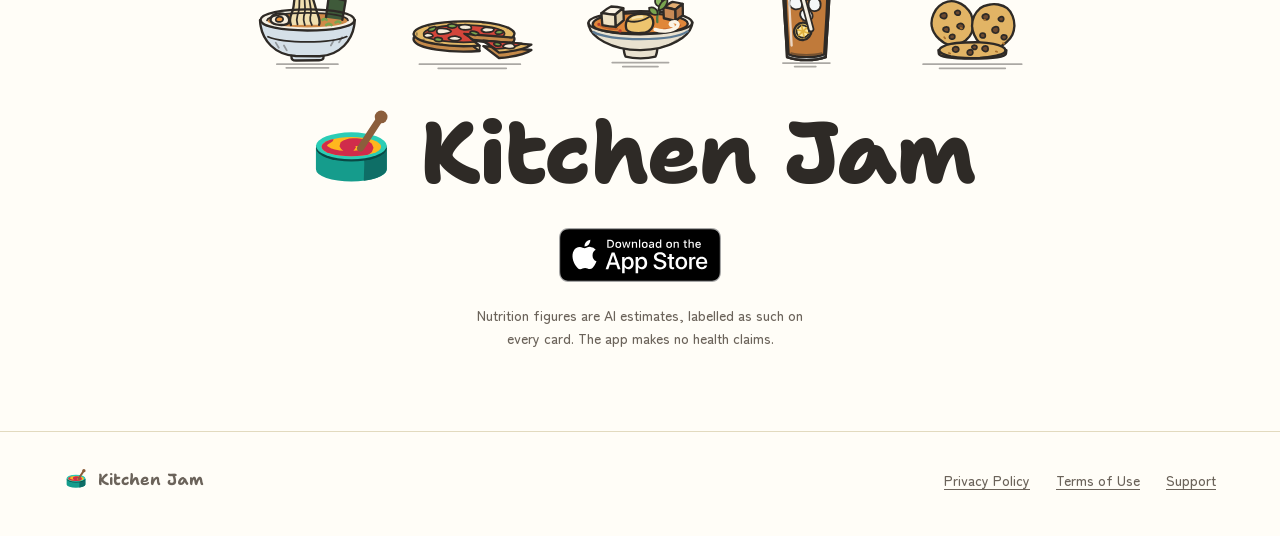
==== commit e58d3e34: "Publish the site from fusion-recipe 9c0ff88" ====
--- a/index.html
+++ b/index.html
@@ -8,6 +8,15 @@
 <meta name="theme-color" content="#FBF8EF">
 <link rel="canonical" href="https://mykitchenjam.app/">
 <meta property="og:url" content="https://mykitchenjam.app/">
+<meta property="og:type" content="website">
+<meta property="og:site_name" content="Kitchen Jam">
+<meta property="og:title" content="Kitchen Jam — Dinner, improvised.">
+<meta property="og:description" content="Say what you feel like and get a recipe built around your kitchen. It asks three questions at most and explains every change.">
+<meta property="og:image" content="https://mykitchenjam.app/og-image.png">
+<meta property="og:image:width" content="1200">
+<meta property="og:image:height" content="630">
+<meta property="og:image:alt" content="Kitchen Jam: Dinner, improvised. A recipe card for miso-butter salmon donburi on an iPhone.">
+<meta name="twitter:card" content="summary_large_image">
 <link rel="icon" href="pot.svg" type="image/svg+xml">
 <link rel="preload" href="fonts/shantell-sans-latin.woff2" as="font" type="font/woff2" crossorigin>
 <link rel="stylesheet" href="site.css?v=32">
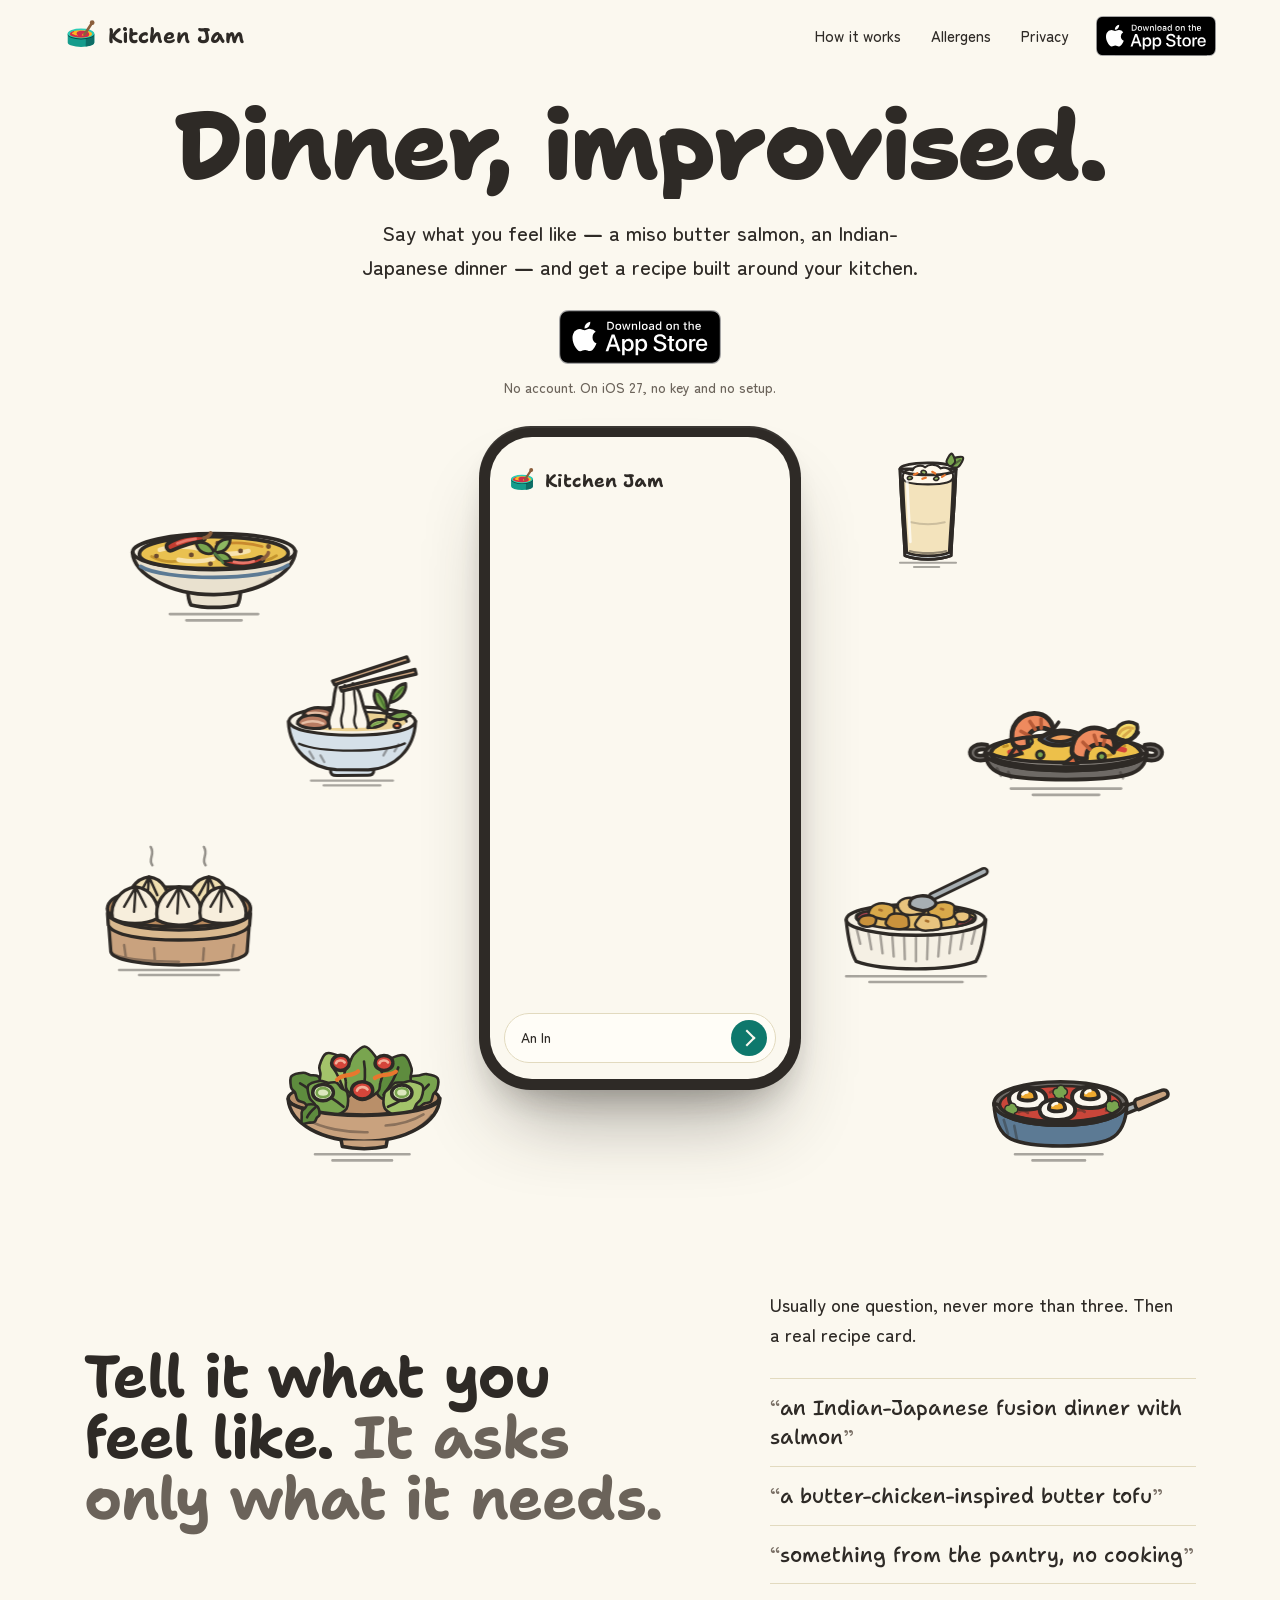
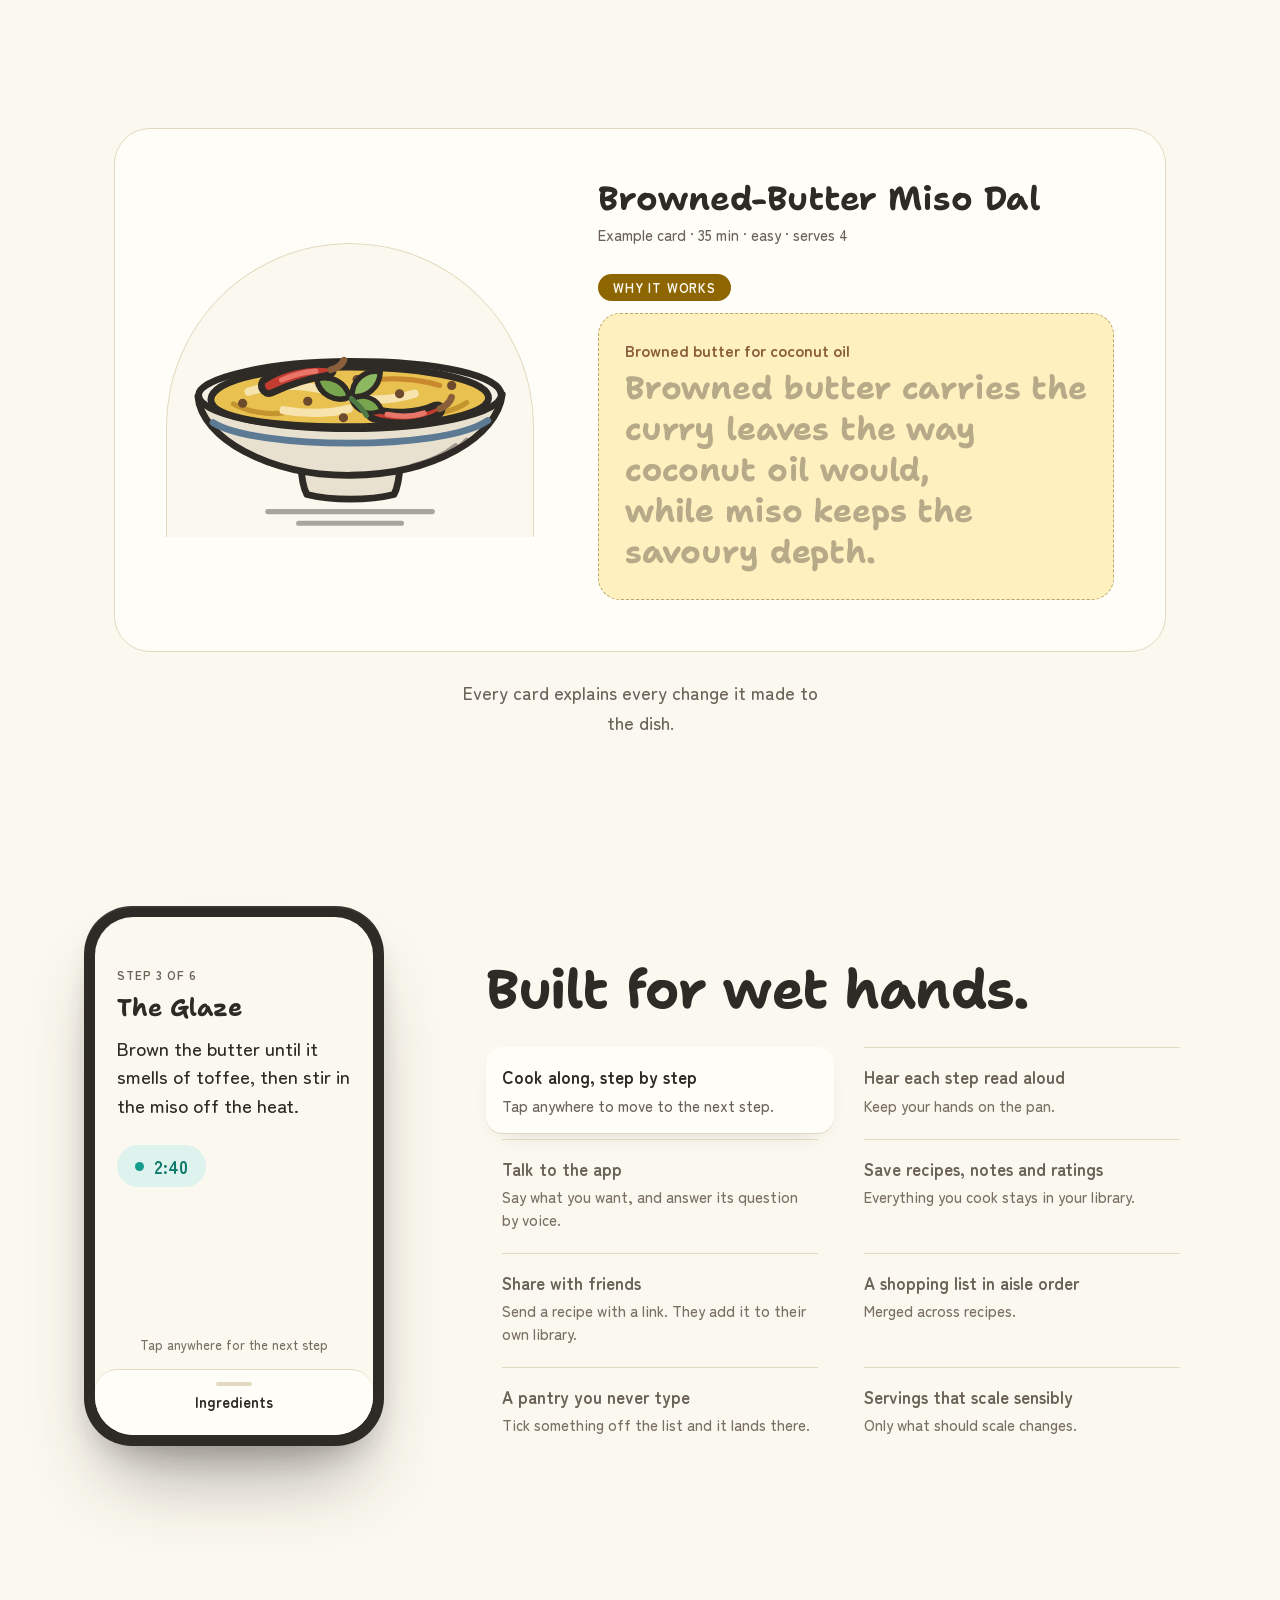
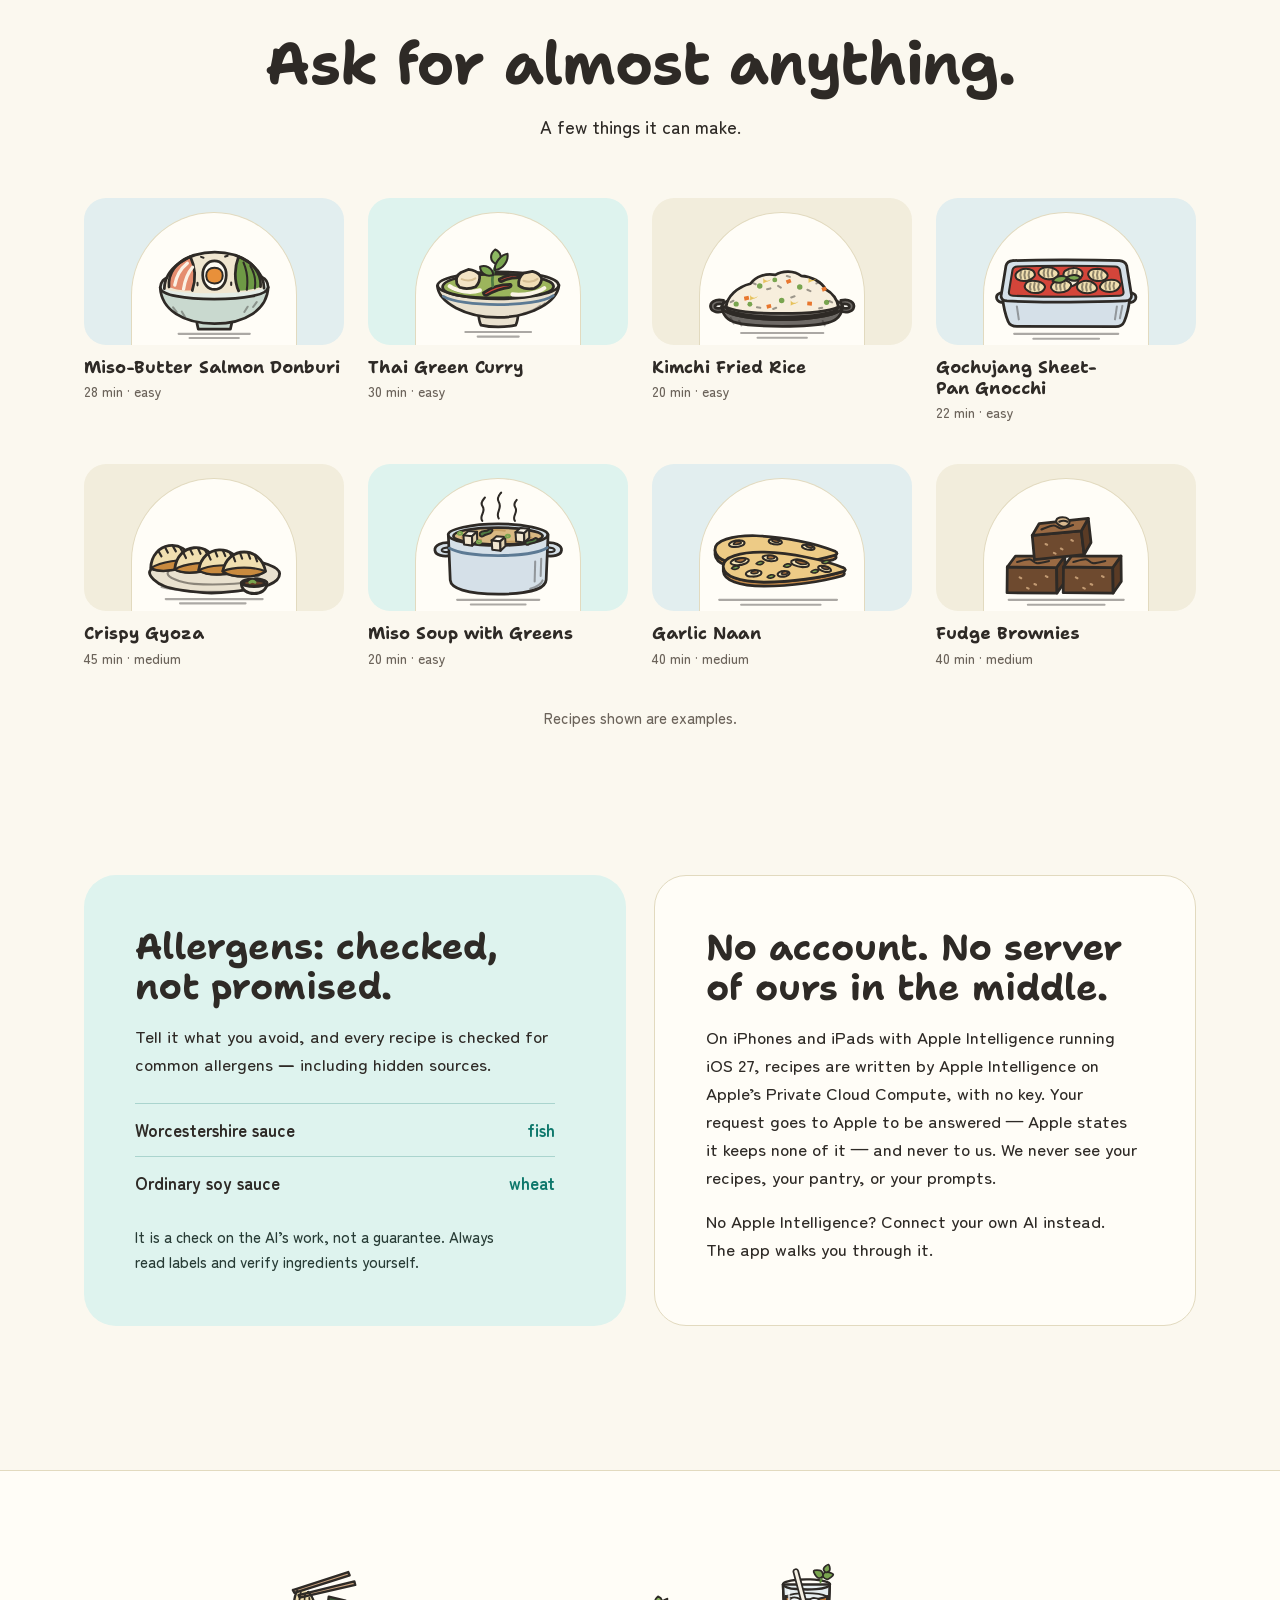
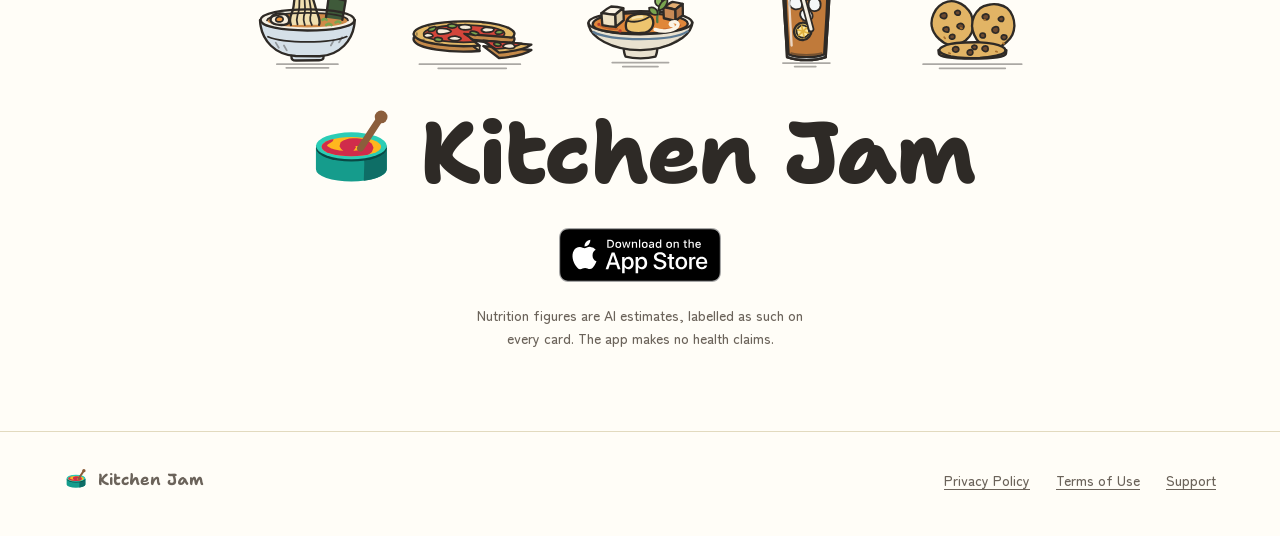
==== commit 1f2cefe3: "Publish the site from fusion-recipe 70fee94" ====
--- a/index.html
+++ b/index.html
@@ -4,7 +4,7 @@
 <meta charset="utf-8">
 <meta name="viewport" content="width=device-width, initial-scale=1, viewport-fit=cover">
 <title>Kitchen Jam — Dinner, improvised.</title>
-<meta name="description" content="Say what you feel like and get a recipe built around your kitchen. It asks three questions at most, explains every change, and keeps your recipes on your iPhone.">
+<meta name="description" content="Say what you feel like and get a recipe built around your kitchen. It asks three questions at most, explains every change, and never sends your recipes to us.">
 <meta name="theme-color" content="#FBF8EF">
 <link rel="canonical" href="https://mykitchenjam.app/">
 <meta property="og:url" content="https://mykitchenjam.app/">
